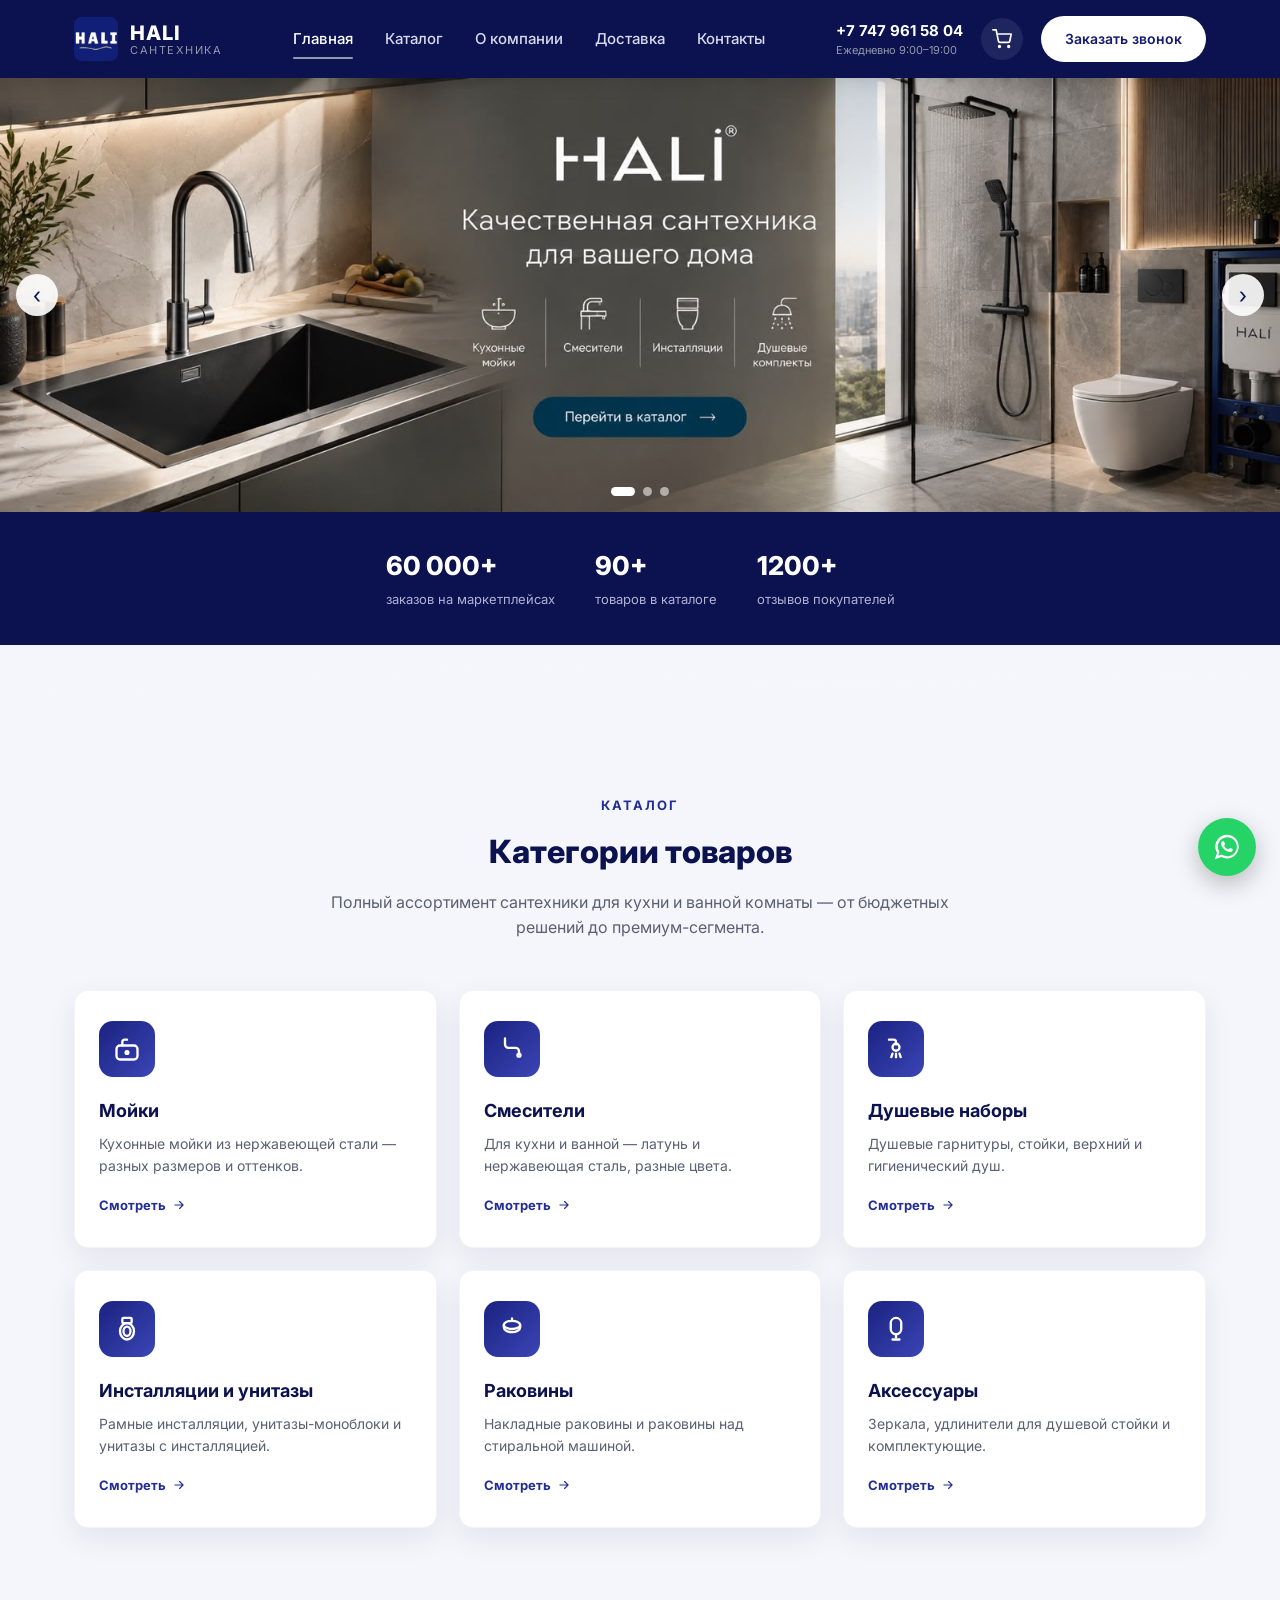
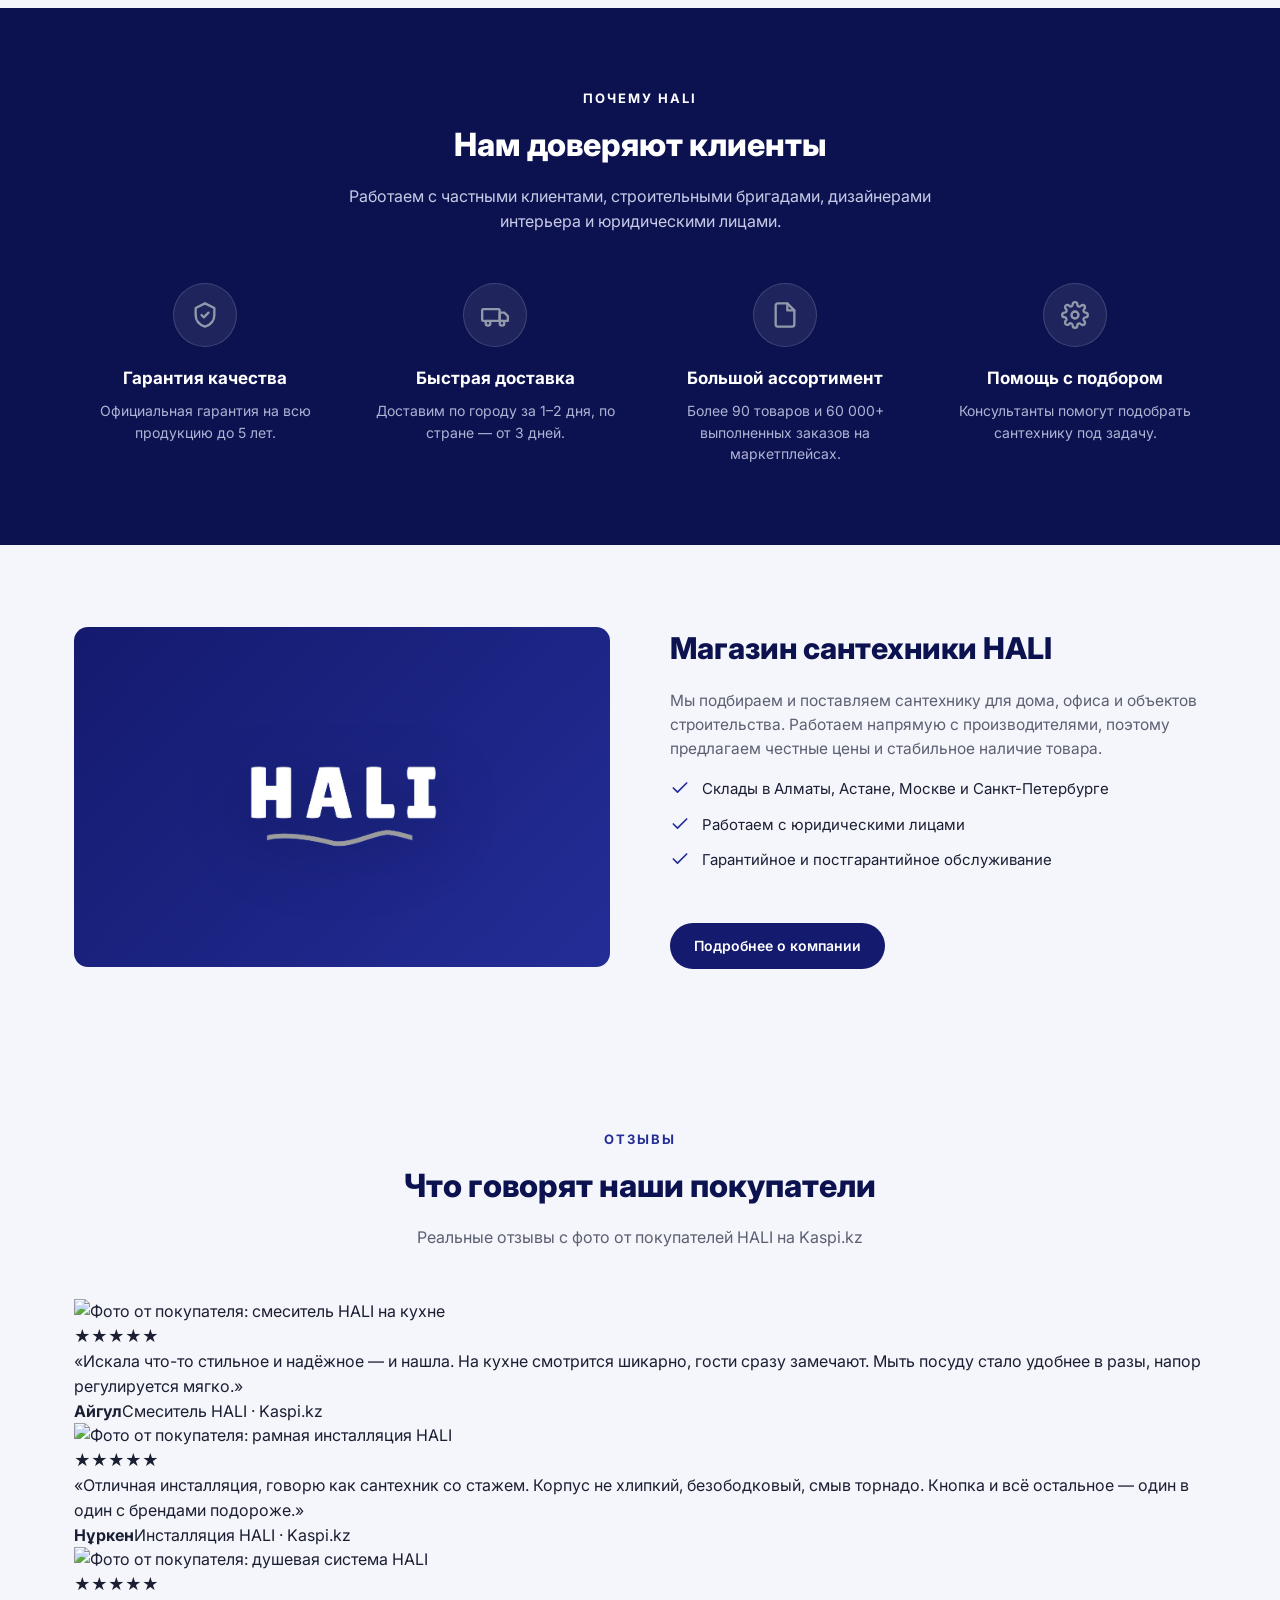
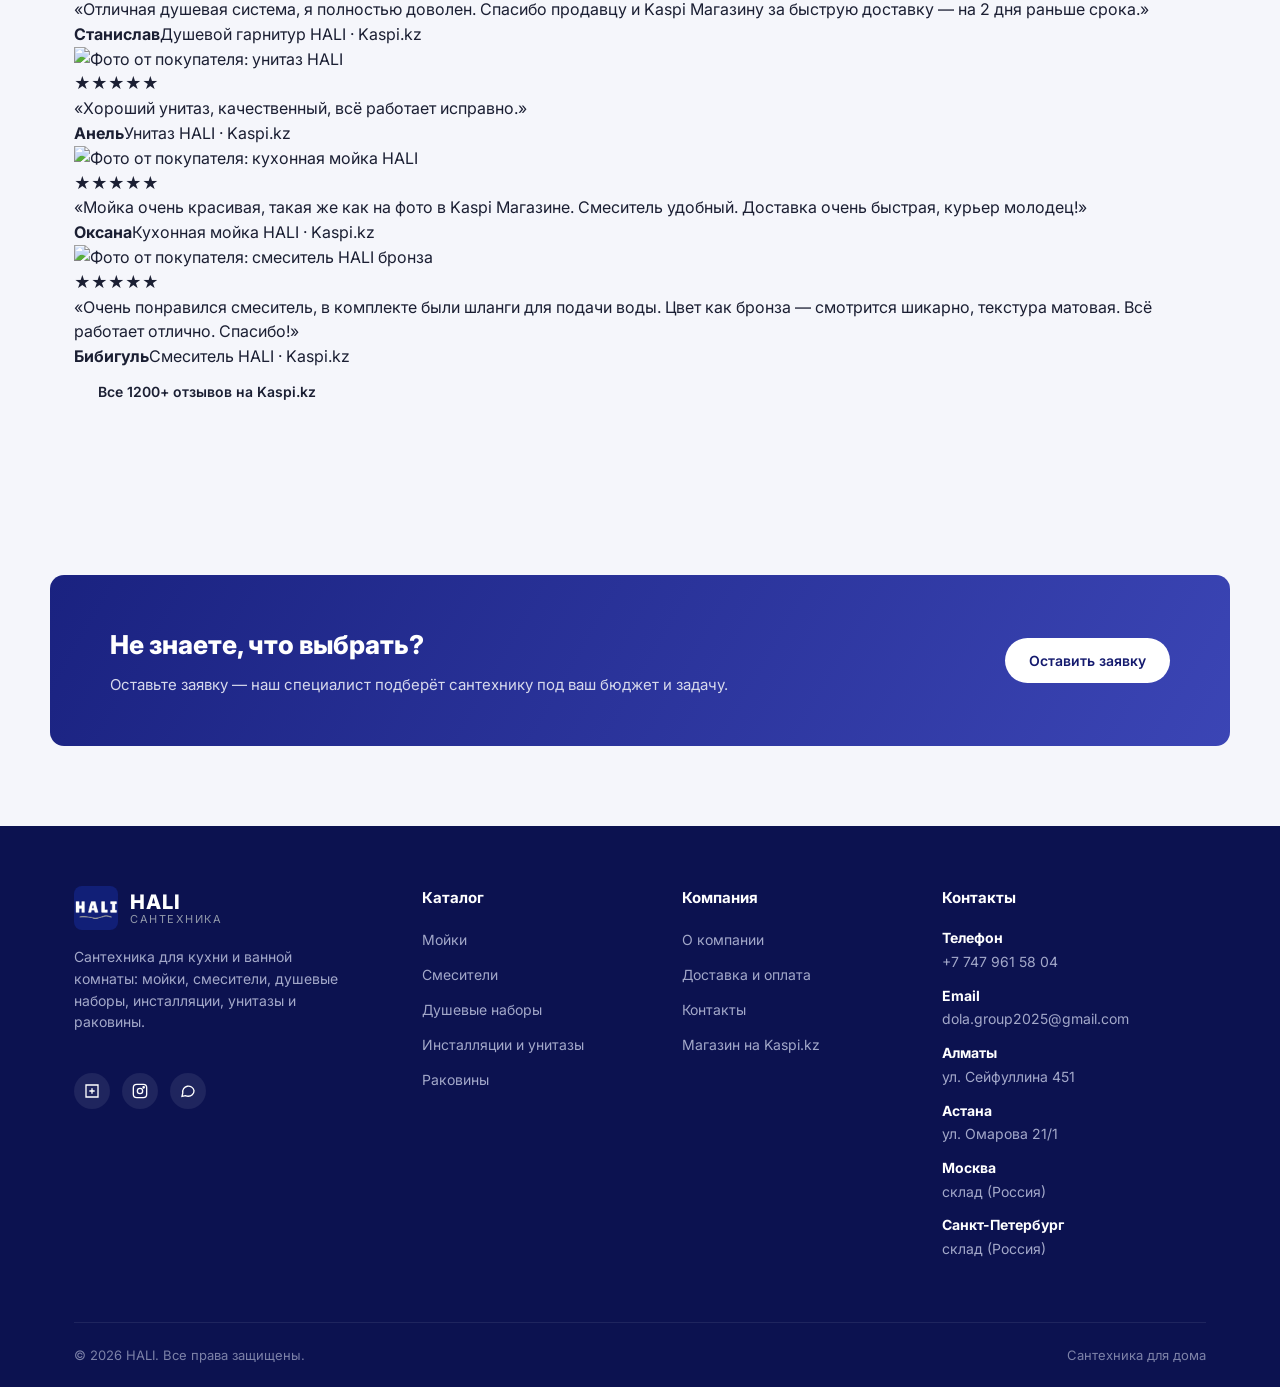
==== index.html @ 2dc24339 "Add real customer reviews section with photos from Kaspi.kz" ====
<!DOCTYPE html>
<html lang="ru">
<head>
<meta charset="UTF-8">
<meta name="viewport" content="width=device-width, initial-scale=1.0">
<title>HALI — сантехника и аксессуары для ванной</title>
<meta name="description" content="HALI — сантехника: кухонные мойки, смесители, душевые наборы, инсталляции и унитазы, раковины. Более 60 000 заказов на маркетплейсах.">
<link rel="icon" href="assets/logo.png">
<link rel="preconnect" href="https://fonts.googleapis.com">
<link href="https://fonts.googleapis.com/css2?family=Inter:wght@400;500;600;700;800&display=swap" rel="stylesheet">
<link rel="stylesheet" href="assets/style.css">
</head>
<body>

<header class="site-header">
  <div class="container">
    <a href="index.html" class="brand">
      <img src="assets/logo.png" alt="HALI">
      <div class="brand-text">
        <strong>HALI</strong>
        <span>Сантехника</span>
      </div>
    </a>
    <nav class="main-nav">
      <a href="index.html" class="active">Главная</a>
      <a href="catalog.html">Каталог</a>
      <a href="about.html">О компании</a>
      <a href="about.html#delivery">Доставка</a>
      <a href="contacts.html">Контакты</a>
    </nav>
    <div class="header-cta">
      <a href="tel:+77479615804" class="header-phone">+7 747 961 58 04<small>Ежедневно 9:00–19:00</small></a>
      <a href="cart.html" class="cart-icon-btn" aria-label="Корзина">
        <svg viewBox="0 0 24 24" fill="none" stroke-width="2" stroke-linecap="round" stroke-linejoin="round"><circle cx="9" cy="21" r="1"/><circle cx="20" cy="21" r="1"/><path d="M1 1h4l2.68 13.39a2 2 0 0 0 2 1.61h9.72a2 2 0 0 0 2-1.61L23 6H6"/></svg>
        <span class="cart-badge">0</span>
      </a>
      <a href="contacts.html" class="btn btn-primary">Заказать звонок</a>
    </div>
    <button class="nav-toggle" aria-label="Меню"><span></span><span></span><span></span></button>
  </div>
</header>

<section class="banner-carousel">
  <a href="catalog.html" class="banner-slide active">
    <img src="assets/banner-main.jpg" alt="HALI — качественная сантехника для вашего дома">
  </a>
  <a href="catalog.html" class="banner-slide">
    <img src="assets/banner-discount.jpg" alt="Скидка 10% на всю сантехнику HALI">
  </a>
  <a href="about.html#delivery" class="banner-slide">
    <img src="assets/banner-b2b.jpg" alt="HALI — работаем с юридическими лицами">
    <span class="banner-cta-hint" aria-hidden="true">→</span>
  </a>
  <button class="banner-arrow prev" aria-label="Предыдущий баннер">‹</button>
  <button class="banner-arrow next" aria-label="Следующий баннер">›</button>
  <div class="banner-dots">
    <button class="banner-dot active" aria-label="Баннер 1"></button>
    <button class="banner-dot" aria-label="Баннер 2"></button>
    <button class="banner-dot" aria-label="Баннер 3"></button>
  </div>
</section>

<section class="stats-bar">
  <div class="container">
    <div class="hero-stats">
      <div><strong>60 000+</strong><span>заказов на маркетплейсах</span></div>
      <div><strong>90+</strong><span>товаров в каталоге</span></div>
      <div><strong>1200+</strong><span>отзывов покупателей</span></div>
    </div>
  </div>
</section>

<div class="wave-divider">
  <svg viewBox="0 0 1200 70" preserveAspectRatio="none">
    <path d="M0,40 C150,80 350,0 600,30 C850,60 1050,10 1200,35 L1200,70 L0,70 Z" fill="#f5f6fb"></path>
  </svg>
</div>

<section class="categories">
  <div class="container">
    <div class="section-head">
      <span class="section-eyebrow">Каталог</span>
      <h2>Категории товаров</h2>
      <p>Полный ассортимент сантехники для кухни и ванной комнаты — от бюджетных решений до премиум-сегмента.</p>
    </div>
    <div class="category-grid">

      <div class="category-card">
        <div class="category-icon"><svg viewBox="0 0 24 24" fill="none" stroke-width="2" stroke-linecap="round" stroke-linejoin="round"><rect x="3" y="9" width="18" height="12" rx="3"/><circle cx="12" cy="15" r="1.2"/><path d="M8 9V6a2 2 0 0 1 2-2h2"/></svg></div>
        <h3>Мойки</h3>
        <p>Кухонные мойки из нержавеющей стали — разных размеров и оттенков.</p>
        <a href="catalog.html#moyki" class="cat-link">Смотреть <svg viewBox="0 0 24 24" fill="none" stroke-width="2" stroke-linecap="round" stroke-linejoin="round"><path d="M5 12h14M13 6l6 6-6 6"/></svg></a>
      </div>

      <div class="category-card">
        <div class="category-icon"><svg viewBox="0 0 24 24" fill="none" stroke-width="2" stroke-linecap="round" stroke-linejoin="round"><path d="M6 3v5a3 3 0 0 0 3 3h6a3 3 0 0 1 3 3v2"/><circle cx="18" cy="17.3" r="1.3"/></svg></div>
        <h3>Смесители</h3>
        <p>Для кухни и ванной — латунь и нержавеющая сталь, разные цвета.</p>
        <a href="catalog.html#smesiteli" class="cat-link">Смотреть <svg viewBox="0 0 24 24" fill="none" stroke-width="2" stroke-linecap="round" stroke-linejoin="round"><path d="M5 12h14M13 6l6 6-6 6"/></svg></a>
      </div>

      <div class="category-card">
        <div class="category-icon"><svg viewBox="0 0 24 24" fill="none" stroke-width="2" stroke-linecap="round" stroke-linejoin="round"><path d="M6 4h4a2 2 0 0 1 2 2v2"/><circle cx="12" cy="10.5" r="3"/><path d="M9 16l-1 3M12 16v3M15 16l1 3"/></svg></div>
        <h3>Душевые наборы</h3>
        <p>Душевые гарнитуры, стойки, верхний и гигиенический душ.</p>
        <a href="catalog.html#dushevye" class="cat-link">Смотреть <svg viewBox="0 0 24 24" fill="none" stroke-width="2" stroke-linecap="round" stroke-linejoin="round"><path d="M5 12h14M13 6l6 6-6 6"/></svg></a>
      </div>

      <div class="category-card">
        <div class="category-icon"><svg viewBox="0 0 24 24" fill="none" stroke-width="2" stroke-linecap="round" stroke-linejoin="round"><rect x="8" y="2.5" width="8" height="4.5" rx="1"/><ellipse cx="12" cy="14" rx="6" ry="7"/><ellipse cx="12" cy="14" rx="3" ry="4"/></svg></div>
        <h3>Инсталляции и унитазы</h3>
        <p>Рамные инсталляции, унитазы-моноблоки и унитазы с инсталляцией.</p>
        <a href="catalog.html#installyacii" class="cat-link">Смотреть <svg viewBox="0 0 24 24" fill="none" stroke-width="2" stroke-linecap="round" stroke-linejoin="round"><path d="M5 12h14M13 6l6 6-6 6"/></svg></a>
      </div>

      <div class="category-card">
        <div class="category-icon"><svg viewBox="0 0 24 24" fill="none" stroke-width="2" stroke-linecap="round" stroke-linejoin="round"><ellipse cx="12" cy="8.5" rx="7" ry="3.5"/><path d="M5 8.5v2a7 4.2 0 0 0 14 0v-2"/><path d="M12 3v2.2"/></svg></div>
        <h3>Раковины</h3>
        <p>Накладные раковины и раковины над стиральной машиной.</p>
        <a href="catalog.html#rakoviny" class="cat-link">Смотреть <svg viewBox="0 0 24 24" fill="none" stroke-width="2" stroke-linecap="round" stroke-linejoin="round"><path d="M5 12h14M13 6l6 6-6 6"/></svg></a>
      </div>

      <div class="category-card">
        <div class="category-icon"><svg viewBox="0 0 24 24" fill="none" stroke-width="2" stroke-linecap="round" stroke-linejoin="round"><rect x="7.5" y="2.5" width="9" height="14" rx="4.5"/><path d="M12 16.5v2.5"/><path d="M9 21h6"/></svg></div>
        <h3>Аксессуары</h3>
        <p>Зеркала, удлинители для душевой стойки и комплектующие.</p>
        <a href="catalog.html#aksessuary" class="cat-link">Смотреть <svg viewBox="0 0 24 24" fill="none" stroke-width="2" stroke-linecap="round" stroke-linejoin="round"><path d="M5 12h14M13 6l6 6-6 6"/></svg></a>
      </div>

    </div>
  </div>
</section>

<section class="advantages">
  <div class="container">
    <div class="section-head light">
      <span class="section-eyebrow">Почему HALI</span>
      <h2>Нам доверяют клиенты</h2>
      <p>Работаем с частными клиентами, строительными бригадами, дизайнерами интерьера и юридическими лицами.</p>
    </div>
    <div class="advantage-grid">
      <div class="advantage-item">
        <div class="advantage-icon"><svg viewBox="0 0 24 24" fill="none" stroke-width="2" stroke-linecap="round" stroke-linejoin="round"><path d="M12 2l8 4v6c0 5-3.5 8.5-8 10-4.5-1.5-8-5-8-10V6z"/><path d="M9 12l2 2 4-4"/></svg></div>
        <h3>Гарантия качества</h3>
        <p>Официальная гарантия на всю продукцию до 5 лет.</p>
      </div>
      <div class="advantage-item">
        <div class="advantage-icon"><svg viewBox="0 0 24 24" fill="none" stroke-width="2" stroke-linecap="round" stroke-linejoin="round"><rect x="1" y="7" width="15" height="10" rx="1"/><path d="M16 10h4l3 3v4h-7z"/><circle cx="6" cy="19" r="2"/><circle cx="18" cy="19" r="2"/></svg></div>
        <h3>Быстрая доставка</h3>
        <p>Доставим по городу за 1–2 дня, по стране — от 3 дней.</p>
      </div>
      <div class="advantage-item">
        <div class="advantage-icon"><svg viewBox="0 0 24 24" fill="none" stroke-width="2" stroke-linecap="round" stroke-linejoin="round"><path d="M14 2H6a2 2 0 0 0-2 2v16a2 2 0 0 0 2 2h12a2 2 0 0 0 2-2V8z"/><path d="M14 2v6h6"/></svg></div>
        <h3>Большой ассортимент</h3>
        <p>Более 90 товаров и 60 000+ выполненных заказов на маркетплейсах.</p>
      </div>
      <div class="advantage-item">
        <div class="advantage-icon"><svg viewBox="0 0 24 24" fill="none" stroke-width="2" stroke-linecap="round" stroke-linejoin="round"><circle cx="12" cy="12" r="3"/><path d="M19.4 15a1.7 1.7 0 0 0 .3 1.9l.1.1a2 2 0 1 1-2.8 2.8l-.1-.1a1.7 1.7 0 0 0-1.9-.3 1.7 1.7 0 0 0-1 1.5V21a2 2 0 1 1-4 0v-.1a1.7 1.7 0 0 0-1-1.6 1.7 1.7 0 0 0-1.9.3l-.1.1a2 2 0 1 1-2.8-2.8l.1-.1a1.7 1.7 0 0 0 .3-1.9 1.7 1.7 0 0 0-1.5-1H3a2 2 0 1 1 0-4h.1a1.7 1.7 0 0 0 1.6-1 1.7 1.7 0 0 0-.3-1.9l-.1-.1a2 2 0 1 1 2.8-2.8l.1.1a1.7 1.7 0 0 0 1.9.3H9a1.7 1.7 0 0 0 1-1.5V3a2 2 0 1 1 4 0v.1a1.7 1.7 0 0 0 1 1.5 1.7 1.7 0 0 0 1.9-.3l.1-.1a2 2 0 1 1 2.8 2.8l-.1.1a1.7 1.7 0 0 0-.3 1.9V9a1.7 1.7 0 0 0 1.5 1H21a2 2 0 1 1 0 4h-.1a1.7 1.7 0 0 0-1.5 1z"/></svg></div>
        <h3>Помощь с подбором</h3>
        <p>Консультанты помогут подобрать сантехнику под задачу.</p>
      </div>
    </div>
  </div>
</section>

<section class="about-preview">
  <div class="container">
    <div class="split">
      <div class="split-media">
        <img src="assets/logo-transparent.png" alt="HALI">
      </div>
      <div>
        <h2>Магазин сантехники HALI</h2>
        <p>Мы подбираем и поставляем сантехнику для дома, офиса и объектов строительства. Работаем напрямую с производителями, поэтому предлагаем честные цены и стабильное наличие товара.</p>
        <ul class="check-list">
          <li><svg viewBox="0 0 24 24" fill="none" stroke-width="2" stroke-linecap="round" stroke-linejoin="round"><path d="M20 6L9 17l-5-5"/></svg> Склады в Алматы, Астане, Москве и Санкт-Петербурге</li>
          <li><svg viewBox="0 0 24 24" fill="none" stroke-width="2" stroke-linecap="round" stroke-linejoin="round"><path d="M20 6L9 17l-5-5"/></svg> Работаем с юридическими лицами</li>
          <li><svg viewBox="0 0 24 24" fill="none" stroke-width="2" stroke-linecap="round" stroke-linejoin="round"><path d="M20 6L9 17l-5-5"/></svg> Гарантийное и постгарантийное обслуживание</li>
        </ul>
        <a href="about.html" class="btn btn-primary mt-40" style="background:var(--navy-800);color:#fff">Подробнее о компании</a>
      </div>
    </div>
  </div>
</section>

<section class="reviews">
  <div class="container">
    <div class="section-head">
      <span class="section-eyebrow">Отзывы</span>
      <h2>Что говорят наши покупатели</h2>
      <p>Реальные отзывы с фото от покупателей HALI на Kaspi.kz</p>
    </div>
    <div class="reviews-grid">

      <div class="review-card">
        <div class="review-photo"><img src="assets/reviews/review-1-aigul.jpg" alt="Фото от покупателя: смеситель HALI на кухне" loading="lazy"></div>
        <div class="review-body">
          <div class="review-stars">★★★★★</div>
          <p class="review-text">«Искала что-то стильное и надёжное — и нашла. На кухне смотрится шикарно, гости сразу замечают. Мыть посуду стало удобнее в разы, напор регулируется мягко.»</p>
          <div class="review-author"><strong>Айгул</strong><span>Смеситель HALI · Kaspi.kz</span></div>
        </div>
      </div>

      <div class="review-card">
        <div class="review-photo"><img src="assets/reviews/review-2-nurken.jpg" alt="Фото от покупателя: рамная инсталляция HALI" loading="lazy"></div>
        <div class="review-body">
          <div class="review-stars">★★★★★</div>
          <p class="review-text">«Отличная инсталляция, говорю как сантехник со стажем. Корпус не хлипкий, безободковый, смыв торнадо. Кнопка и всё остальное — один в один с брендами подороже.»</p>
          <div class="review-author"><strong>Нұркен</strong><span>Инсталляция HALI · Kaspi.kz</span></div>
        </div>
      </div>

      <div class="review-card">
        <div class="review-photo"><img src="assets/reviews/review-3-stanislav.jpg" alt="Фото от покупателя: душевая система HALI" loading="lazy"></div>
        <div class="review-body">
          <div class="review-stars">★★★★★</div>
          <p class="review-text">«Отличная душевая система, я полностью доволен. Спасибо продавцу и Kaspi Магазину за быструю доставку — на 2 дня раньше срока.»</p>
          <div class="review-author"><strong>Станислав</strong><span>Душевой гарнитур HALI · Kaspi.kz</span></div>
        </div>
      </div>

      <div class="review-card">
        <div class="review-photo"><img src="assets/reviews/review-4-anel.jpg" alt="Фото от покупателя: унитаз HALI" loading="lazy"></div>
        <div class="review-body">
          <div class="review-stars">★★★★★</div>
          <p class="review-text">«Хороший унитаз, качественный, всё работает исправно.»</p>
          <div class="review-author"><strong>Анель</strong><span>Унитаз HALI · Kaspi.kz</span></div>
        </div>
      </div>

      <div class="review-card">
        <div class="review-photo"><img src="assets/reviews/review-5-oksana.jpg" alt="Фото от покупателя: кухонная мойка HALI" loading="lazy"></div>
        <div class="review-body">
          <div class="review-stars">★★★★★</div>
          <p class="review-text">«Мойка очень красивая, такая же как на фото в Kaspi Магазине. Смеситель удобный. Доставка очень быстрая, курьер молодец!»</p>
          <div class="review-author"><strong>Оксана</strong><span>Кухонная мойка HALI · Kaspi.kz</span></div>
        </div>
      </div>

      <div class="review-card">
        <div class="review-photo"><img src="assets/reviews/review-6-bibigul.jpg" alt="Фото от покупателя: смеситель HALI бронза" loading="lazy"></div>
        <div class="review-body">
          <div class="review-stars">★★★★★</div>
          <p class="review-text">«Очень понравился смеситель, в комплекте были шланги для подачи воды. Цвет как бронза — смотрится шикарно, текстура матовая. Всё работает отлично. Спасибо!»</p>
          <div class="review-author"><strong>Бибигуль</strong><span>Смеситель HALI · Kaspi.kz</span></div>
        </div>
      </div>

    </div>
    <div class="reviews-more">
      <a href="https://kaspi.kz/shop/m/30383765/products" target="_blank" rel="noopener" class="btn btn-outline-navy">Все 1200+ отзывов на Kaspi.kz</a>
    </div>
  </div>
</section>

<section class="cta-wrap">
  <div class="cta-band">
    <div>
      <h2>Не знаете, что выбрать?</h2>
      <p>Оставьте заявку — наш специалист подберёт сантехнику под ваш бюджет и задачу.</p>
    </div>
    <a href="contacts.html" class="btn btn-primary">Оставить заявку</a>
  </div>
</section>

<footer class="site-footer">
  <div class="container">
    <div class="footer-grid">
      <div class="footer-brand">
        <a href="index.html" class="brand">
          <img src="assets/logo.png" alt="HALI">
          <div class="brand-text"><strong>HALI</strong><span>Сантехника</span></div>
        </a>
        <p>Сантехника для кухни и ванной комнаты: мойки, смесители, душевые наборы, инсталляции, унитазы и раковины.</p>
        <div class="social-row mt-40">
          <a href="https://kaspi.kz/shop/m/30383765/products" target="_blank" rel="noopener" aria-label="Kaspi.kz"><svg viewBox="0 0 24 24" fill="none" stroke-width="2"><path d="M3 3h18v18H3z"/><path d="M8 12h8M12 8v8"/></svg></a>
          <a href="https://www.instagram.com/hali_group" target="_blank" rel="noopener" aria-label="Instagram"><svg viewBox="0 0 24 24" fill="none" stroke-width="2"><rect x="2" y="2" width="20" height="20" rx="5"/><circle cx="12" cy="12" r="4"/><circle cx="17.5" cy="6.5" r="1"/></svg></a>
          <a href="https://wa.me/77479615804" target="_blank" rel="noopener" aria-label="WhatsApp"><svg viewBox="0 0 24 24" fill="none" stroke-width="2"><path d="M21 11.5a8.38 8.38 0 0 1-8.8 8.4 8.5 8.5 0 0 1-4-1L3 20l1.2-5A8.4 8.4 0 1 1 21 11.5z"/></svg></a>
        </div>
      </div>
      <div class="footer-col">
        <h4>Каталог</h4>
        <ul>
          <li><a href="catalog.html#moyki">Мойки</a></li>
          <li><a href="catalog.html#smesiteli">Смесители</a></li>
          <li><a href="catalog.html#dushevye">Душевые наборы</a></li>
          <li><a href="catalog.html#installyacii">Инсталляции и унитазы</a></li>
          <li><a href="catalog.html#rakoviny">Раковины</a></li>
        </ul>
      </div>
      <div class="footer-col">
        <h4>Компания</h4>
        <ul>
          <li><a href="about.html">О компании</a></li>
          <li><a href="about.html#delivery">Доставка и оплата</a></li>
          <li><a href="contacts.html">Контакты</a></li>
          <li><a href="https://kaspi.kz/shop/m/30383765/products" target="_blank" rel="noopener">Магазин на Kaspi.kz</a></li>
        </ul>
      </div>
      <div class="footer-col footer-contacts">
        <h4>Контакты</h4>
        <ul>
          <li><strong>Телефон</strong>+7 747 961 58 04</li>
          <li><strong>Email</strong>dola.group2025@gmail.com</li>
          <li><strong>Алматы</strong>ул. Сейфуллина 451</li>
          <li><strong>Астана</strong>ул. Омарова 21/1</li>
          <li><strong>Москва</strong>склад (Россия)</li>
          <li><strong>Санкт-Петербург</strong>склад (Россия)</li>
        </ul>
      </div>
    </div>
    <div class="footer-bottom">
      <span>© 2026 HALI. Все права защищены.</span>
      <span>Сантехника для дома</span>
    </div>
  </div>
</footer>

<a href="https://wa.me/77479615804" target="_blank" rel="noopener" class="whatsapp-float" aria-label="Написать в WhatsApp">
  <svg viewBox="0 0 32 32"><path d="M16.001 3C9.096 3 3.5 8.596 3.5 15.5c0 2.42.687 4.68 1.877 6.598L3 29l7.086-2.34a12.44 12.44 0 0 0 5.915 1.507c6.905 0 12.5-5.596 12.5-12.5S22.906 3 16.001 3zm0 22.688a10.14 10.14 0 0 1-5.166-1.412l-.37-.22-3.79 1.251 1.27-3.7-.24-.38a10.15 10.15 0 0 1-1.567-5.427c0-5.625 4.578-10.203 10.203-10.203s10.203 4.578 10.203 10.203-4.578 10.203-10.203 10.203zm5.595-7.64c-.307-.153-1.812-.894-2.093-.996-.281-.102-.486-.153-.69.153-.205.307-.792.996-.972 1.2-.179.205-.358.23-.665.077-.307-.153-1.295-.477-2.468-1.523-.912-.813-1.528-1.817-1.707-2.124-.179-.307-.02-.473.134-.626.137-.137.307-.358.46-.537.153-.179.204-.307.307-.512.102-.205.05-.384-.026-.537-.077-.153-.69-1.663-.945-2.278-.249-.598-.502-.517-.69-.527-.179-.008-.384-.01-.588-.01-.205 0-.537.077-.818.384-.281.307-1.073 1.049-1.073 2.559 0 1.51 1.098 2.968 1.251 3.173.153.205 2.16 3.298 5.233 4.626.731.315 1.301.503 1.746.644.733.233 1.4.2 1.928.121.588-.088 1.812-.741 2.068-1.456.256-.716.256-1.328.179-1.456-.077-.128-.281-.205-.588-.358z"/></svg>
</a>

<script src="assets/cart.js"></script>
<script src="assets/script.js"></script>
</body>
</html>
---- assets/style.css ----
:root{
  --navy-900:#0c1250;
  --navy-800:#141a6e;
  --navy-700:#1a2280;
  --navy-600:#232d96;
  --navy-500:#3b45b5;
  --grey-wave:#9299aa;
  --grey-light:#c7cbd6;
  --bg:#f5f6fb;
  --bg-card:#ffffff;
  --text:#1b1f33;
  --text-muted:#5b6072;
  --white:#ffffff;
  --radius:14px;
  --shadow:0 10px 30px rgba(12,18,80,0.08);
  --shadow-hover:0 16px 40px rgba(12,18,80,0.16);
}

*{box-sizing:border-box;margin:0;padding:0}

html{scroll-behavior:smooth}

body{
  font-family:'Inter',-apple-system,BlinkMacSystemFont,'Segoe UI',Roboto,sans-serif;
  background:var(--bg);
  color:var(--text);
  line-height:1.55;
  -webkit-font-smoothing:antialiased;
}

img{max-width:100%;display:block}
a{text-decoration:none;color:inherit}
ul{list-style:none}
button{font-family:inherit;cursor:pointer;border:none}

.container{
  width:100%;
  max-width:1180px;
  margin:0 auto;
  padding:0 24px;
}

/* ---------- Header ---------- */
.site-header{
  position:sticky;
  top:0;
  z-index:100;
  background:var(--navy-900);
  box-shadow:0 2px 20px rgba(0,0,0,0.15);
}

.site-header .container{
  display:flex;
  align-items:center;
  justify-content:space-between;
  height:78px;
}

.brand{
  display:flex;
  align-items:center;
  gap:12px;
}

.brand img{
  height:44px;
  width:44px;
  border-radius:8px;
}

.brand-text{
  display:flex;
  flex-direction:column;
  line-height:1.1;
}

.brand-text strong{
  color:var(--white);
  font-size:20px;
  letter-spacing:1px;
  font-weight:800;
}

.brand-text span{
  color:var(--grey-wave);
  font-size:11px;
  letter-spacing:1.5px;
  text-transform:uppercase;
}

.main-nav{
  display:flex;
  gap:32px;
}

.main-nav a{
  color:#d7d9ec;
  font-size:15px;
  font-weight:500;
  position:relative;
  padding:6px 0;
  transition:color .2s;
}

.main-nav a:hover,
.main-nav a.active{
  color:var(--white);
}

.main-nav a.active::after{
  content:"";
  position:absolute;
  left:0;right:0;bottom:-2px;
  height:2px;
  background:var(--grey-wave);
  border-radius:2px;
}

.header-cta{
  display:flex;
  align-items:center;
  gap:18px;
}

.header-phone{
  color:var(--white);
  font-weight:700;
  font-size:15px;
  white-space:nowrap;
}

.header-phone small{
  display:block;
  color:var(--grey-wave);
  font-weight:400;
  font-size:11px;
}

.btn{
  display:inline-flex;
  align-items:center;
  justify-content:center;
  gap:8px;
  padding:12px 24px;
  border-radius:999px;
  font-weight:600;
  font-size:14px;
  transition:transform .15s ease, box-shadow .15s ease, background .15s ease;
}

.btn-primary{
  background:var(--white);
  color:var(--navy-800);
}
.btn-primary:hover{
  transform:translateY(-2px);
  box-shadow:0 8px 20px rgba(0,0,0,0.25);
}

.btn-outline{
  background:transparent;
  color:var(--white);
  border:1.5px solid rgba(255,255,255,0.4);
}
.btn-outline:hover{
  border-color:var(--white);
  background:rgba(255,255,255,0.08);
}

.btn-block{width:100%}

.nav-toggle{
  display:none;
  flex-direction:column;
  gap:5px;
  background:none;
  padding:6px;
  z-index:110;
}
.nav-toggle span{
  width:24px;height:2px;background:var(--white);border-radius:2px;
  transition:transform .2s ease, opacity .2s ease;
}
.nav-toggle.active span:nth-child(1){transform:translateY(7px) rotate(45deg)}
.nav-toggle.active span:nth-child(2){opacity:0}
.nav-toggle.active span:nth-child(3){transform:translateY(-7px) rotate(-45deg)}

/* ---------- Locations map ---------- */
.locations-map-section{background:var(--bg-card)}
.locations-map{
  max-width:820px;
  margin:0 auto;
}
.locations-map svg{
  width:100%;
  height:auto;
  display:block;
  overflow:visible;
}
.locations-map .land-shape{
  fill:#dfe2f5;
  stroke:#aeb6e6;
  stroke-width:2;
  filter:drop-shadow(0 14px 24px rgba(20,26,110,0.12));
}
.locations-map .map-country-label{
  font-family:'Inter',sans-serif;
  font-weight:800;
  font-size:34px;
  fill:#b7bde3;
  text-anchor:middle;
  letter-spacing:3px;
}
.locations-map .map-country-label-sm{
  font-size:22px;
}
.map-pin{cursor:pointer}
.map-pin use{
  fill:#d43b3b;
  stroke:#fff;
  stroke-width:2;
  filter:drop-shadow(0 4px 6px rgba(212,59,59,0.45));
  transition:transform .2s ease;
  transform-box:fill-box;
  transform-origin:bottom center;
}
.map-pin:hover use{transform:scale(1.15)}
.map-pin-label{
  font-family:'Inter',sans-serif;
  font-size:15px;
  font-weight:700;
  fill:var(--navy-900);
}
.locations-map figcaption{
  text-align:center;
  margin-top:18px;
  font-size:13px;
  color:var(--text-muted);
}

@media(max-width:640px){
  .locations-map .map-country-label{font-size:24px}
  .locations-map .map-country-label-sm{font-size:16px}
  .map-pin-label{font-size:12px}
}

/* ---------- Banner carousel ---------- */
.banner-carousel{
  position:relative;
  width:100%;
  overflow:hidden;
  line-height:0;
  background:var(--navy-900);
  padding:0;
}
.banner-slide{
  position:relative;
  display:none;
  width:100%;
}
.banner-slide.active{display:block}
.banner-slide img{
  width:100%;
  height:auto;
  display:block;
}
.banner-cta-hint{
  position:absolute;
  left:23.5%;
  top:81%;
  transform:translate(-50%,-50%);
  color:#fff;
  font-size:22px;
  font-weight:800;
  text-shadow:0 1px 4px rgba(0,0,0,.45);
  animation:bannerCtaBounce 1.3s ease-in-out infinite;
  pointer-events:none;
}
@keyframes bannerCtaBounce{
  0%,100%{transform:translate(-50%,-50%) translateX(0)}
  50%{transform:translate(-50%,-50%) translateX(7px)}
}
@media(max-width:640px){
  .banner-cta-hint{font-size:14px;left:26%;top:83%}
}
.banner-dots{
  position:absolute;
  bottom:16px;
  left:50%;
  transform:translateX(-50%);
  display:flex;
  gap:8px;
  z-index:5;
}
.banner-dot{
  width:9px;
  height:9px;
  border-radius:50%;
  background:rgba(255,255,255,0.55);
  border:none;
  padding:0;
  cursor:pointer;
  transition:width .2s, background .2s;
}
.banner-dot.active{
  background:#fff;
  width:24px;
  border-radius:5px;
}
.banner-arrow{
  position:absolute;
  top:50%;
  transform:translateY(-50%);
  width:42px;
  height:42px;
  border-radius:50%;
  background:rgba(255,255,255,0.9);
  border:none;
  font-size:22px;
  line-height:1;
  color:var(--navy-900);
  cursor:pointer;
  z-index:5;
  display:flex;
  align-items:center;
  justify-content:center;
  transition:background .2s;
}
.banner-arrow:hover{background:#fff}
.banner-arrow.prev{left:16px}
.banner-arrow.next{right:16px}

.stats-bar{
  background:var(--navy-900);
  padding:34px 0;
  color:var(--white);
}
.stats-bar .hero-stats{
  justify-content:center;
}

@media(max-width:640px){
  .banner-arrow{width:32px;height:32px;font-size:16px}
  .banner-arrow.prev{left:8px}
  .banner-arrow.next{right:8px}
  .stats-bar .hero-stats{gap:24px;flex-wrap:wrap}
}

/* ---------- Hero ---------- */
.hero{
  position:relative;
  background:linear-gradient(135deg,var(--navy-800) 0%,var(--navy-700) 45%,var(--navy-600) 100%);
  color:var(--white);
  overflow:hidden;
  padding:90px 0 0;
}

.hero .container{
  display:grid;
  grid-template-columns:1.1fr 0.9fr;
  gap:40px;
  align-items:center;
  padding-bottom:70px;
}

.hero-eyebrow{
  display:inline-block;
  color:var(--grey-wave);
  font-size:13px;
  letter-spacing:2px;
  text-transform:uppercase;
  font-weight:600;
  margin-bottom:18px;
}

.hero h1{
  font-size:44px;
  font-weight:800;
  line-height:1.15;
  margin-bottom:20px;
}

.hero h1 span{
  color:var(--grey-wave);
}

.hero p{
  font-size:17px;
  color:#c7cbe6;
  max-width:480px;
  margin-bottom:34px;
}

.hero-actions{
  display:flex;
  gap:16px;
  margin-bottom:40px;
}

.hero-stats{
  display:flex;
  gap:40px;
}

.hero-stats div strong{
  display:block;
  font-size:26px;
  font-weight:800;
}
.hero-stats div span{
  font-size:13px;
  color:#aeb3d4;
}

.hero-visual{
  position:relative;
  display:flex;
  align-items:center;
  justify-content:center;
}

.hero-visual .ring{
  position:absolute;
  width:360px;height:360px;
  border-radius:50%;
  border:1.5px solid rgba(255,255,255,0.15);
}
.hero-visual .ring.small{width:270px;height:270px;}

.hero-visual .logo-badge{
  position:relative;
  display:flex;
  align-items:center;
  justify-content:center;
}
.hero-visual .logo-badge img{
  width:230px;
  filter:drop-shadow(0 18px 34px rgba(4,7,40,0.35));
}

.wave-divider{
  display:block;
  width:100%;
  line-height:0;
}
.wave-divider svg{
  width:100%;
  height:70px;
  display:block;
}

/* ---------- Section basics ---------- */
section{
  padding:80px 0;
}

#delivery{
  background:#eef0fa;
  border-top:1px solid rgba(12,18,80,0.09);
  border-bottom:1px solid rgba(12,18,80,0.09);
}

.section-head{
  text-align:center;
  max-width:640px;
  margin:0 auto 50px;
}

.section-eyebrow{
  color:var(--navy-600);
  font-size:13px;
  font-weight:700;
  letter-spacing:2px;
  text-transform:uppercase;
  margin-bottom:12px;
  display:block;
}

.section-head h2{
  font-size:32px;
  font-weight:800;
  color:var(--navy-900);
  margin-bottom:14px;
}

.section-head p{
  color:var(--text-muted);
  font-size:16px;
}

.section-head.light h2,
.section-head.light .section-eyebrow{
  color:var(--white);
}
.section-head.light p{
  color:#c7cbe6;
}

/* ---------- Category grid ---------- */
.category-grid{
  display:grid;
  grid-template-columns:repeat(3,1fr);
  gap:22px;
}

.category-card{
  background:var(--bg-card);
  border-radius:var(--radius);
  padding:30px 24px;
  box-shadow:var(--shadow);
  transition:transform .2s ease, box-shadow .2s ease;
  border:1px solid rgba(20,26,110,0.05);
}

.category-card:hover{
  transform:translateY(-6px);
  box-shadow:var(--shadow-hover);
}

.category-icon{
  width:56px;height:56px;
  border-radius:14px;
  background:linear-gradient(135deg,var(--navy-700),var(--navy-500));
  display:flex;align-items:center;justify-content:center;
  margin-bottom:20px;
}
.category-icon svg{width:28px;height:28px;stroke:var(--white)}

.category-card h3{
  font-size:18px;
  font-weight:700;
  margin-bottom:8px;
  color:var(--navy-900);
}
.category-card p{
  font-size:14px;
  color:var(--text-muted);
  margin-bottom:16px;
}
.category-card .cat-link{
  font-size:13px;
  font-weight:700;
  color:var(--navy-600);
  display:inline-flex;
  align-items:center;
  gap:6px;
}
.category-card .cat-link svg{width:14px;height:14px;stroke:var(--navy-600)}

/* ---------- Advantages ---------- */
.advantages{
  background:var(--navy-900);
  color:var(--white);
  position:relative;
}

.advantage-grid{
  display:grid;
  grid-template-columns:repeat(4,1fr);
  gap:28px;
}

.advantage-item{
  text-align:center;
  padding:0 10px;
}

.advantage-icon{
  width:64px;height:64px;
  margin:0 auto 18px;
  border-radius:50%;
  background:rgba(255,255,255,0.08);
  border:1px solid rgba(255,255,255,0.15);
  display:flex;align-items:center;justify-content:center;
}
.advantage-icon svg{width:28px;height:28px;stroke:var(--grey-wave)}

.advantage-item h3{
  font-size:17px;
  margin-bottom:8px;
  font-weight:700;
}
.advantage-item p{
  font-size:14px;
  color:#aeb3d4;
}

/* ---------- About preview / split ---------- */
.split{
  display:grid;
  grid-template-columns:1fr 1fr;
  gap:60px;
  align-items:center;
}

.split-media{
  background:linear-gradient(135deg,var(--navy-800),var(--navy-600));
  border-radius:var(--radius);
  min-height:340px;
  display:flex;
  align-items:center;
  justify-content:center;
  position:relative;
  overflow:hidden;
}
.split-media img{
  width:200px;
  filter:drop-shadow(0 16px 30px rgba(4,7,40,0.35));
}

.split h2{
  font-size:30px;
  font-weight:800;
  color:var(--navy-900);
  margin-bottom:18px;
}
.split p{
  color:var(--text-muted);
  margin-bottom:16px;
  font-size:15.5px;
}

.check-list li{
  display:flex;
  align-items:flex-start;
  gap:12px;
  margin-bottom:12px;
  font-size:15px;
  color:var(--text);
}
.check-list svg{
  width:20px;height:20px;flex-shrink:0;stroke:var(--navy-600);margin-top:1px;
}

/* ---------- CTA band ---------- */
.cta-band{
  background:linear-gradient(120deg,var(--navy-700),var(--navy-500));
  border-radius:var(--radius);
  padding:50px 60px;
  color:var(--white);
  display:flex;
  align-items:center;
  justify-content:space-between;
  gap:30px;
  margin:0 auto;
  max-width:1180px;
}
.cta-band h2{
  font-size:26px;
  font-weight:800;
  margin-bottom:8px;
}
.cta-band p{
  color:#d7d9ec;
  font-size:15px;
}

/* ---------- Footer ---------- */
.site-footer{
  background:var(--navy-900);
  color:#c7cbe6;
  padding:60px 0 0;
}

.footer-grid{
  display:grid;
  grid-template-columns:1.4fr 1fr 1fr 1.2fr;
  gap:40px;
  padding-bottom:50px;
  border-bottom:1px solid rgba(255,255,255,0.08);
}

.footer-brand .brand-text strong{color:var(--white)}
.footer-brand p{
  margin-top:16px;
  font-size:14px;
  color:#a3a8c9;
  max-width:280px;
}

.footer-col h4{
  color:var(--white);
  font-size:15px;
  margin-bottom:18px;
  font-weight:700;
}
.footer-col li{margin-bottom:10px}
.footer-col a{
  font-size:14px;
  color:#a3a8c9;
  transition:color .2s;
}
.footer-col a:hover{color:var(--white)}

.footer-contacts li{
  font-size:14px;
  margin-bottom:12px;
  color:#a3a8c9;
}
.footer-contacts strong{color:var(--white);display:block;font-size:14px;margin-bottom:2px}

.footer-bottom{
  display:flex;
  justify-content:space-between;
  align-items:center;
  padding:22px 0;
  font-size:13px;
  color:#7d82a8;
}

.social-row{display:flex;gap:12px}
.social-row a{
  width:36px;height:36px;
  border-radius:50%;
  background:rgba(255,255,255,0.08);
  display:flex;align-items:center;justify-content:center;
}
.social-row a svg{width:16px;height:16px;stroke:var(--white)}

/* ---------- Page hero (inner pages) ---------- */
.page-hero{
  background:linear-gradient(135deg,var(--navy-800),var(--navy-600));
  color:var(--white);
  padding:60px 0 50px;
}
.page-hero .breadcrumbs{
  font-size:13px;
  color:#aeb3d4;
  margin-bottom:14px;
}
.page-hero .breadcrumbs a{color:#d7d9ec}
.page-hero h1{
  font-size:36px;
  font-weight:800;
}
.page-hero p{
  color:#c7cbe6;
  margin-top:10px;
  max-width:560px;
}

/* ---------- Catalog toolbar (search/sort/filter) ---------- */
.catalog-toolbar{
  background:var(--bg-card);
  border-bottom:1px solid #e6e8f2;
  padding:20px 0;
}
.catalog-toolbar .container{
  display:flex;
  align-items:center;
  gap:16px;
  flex-wrap:wrap;
}
.toolbar-search{
  position:relative;
  flex:1;
  min-width:220px;
}
.toolbar-search svg{
  position:absolute;
  left:14px;
  top:50%;
  transform:translateY(-50%);
  width:18px;height:18px;
  stroke:var(--text-muted);
  pointer-events:none;
}
.toolbar-search input{
  width:100%;
  padding:11px 14px 11px 40px;
  border:1.5px solid #e2e4f0;
  border-radius:10px;
  font-size:14px;
  font-family:inherit;
  background:var(--bg);
  transition:border-color .2s;
}
.toolbar-search input:focus{outline:none;border-color:var(--navy-600)}
.toolbar-controls{
  display:flex;
  align-items:center;
  gap:16px;
  flex-wrap:wrap;
}
.toolbar-controls select{
  padding:10px 14px;
  border:1.5px solid #e2e4f0;
  border-radius:10px;
  font-size:14px;
  font-family:inherit;
  background:var(--bg);
  color:var(--text);
  cursor:pointer;
}
.toolbar-controls select:focus{outline:none;border-color:var(--navy-600)}
.toolbar-checkbox{
  display:flex;
  align-items:center;
  gap:8px;
  font-size:14px;
  font-weight:600;
  color:var(--text);
  cursor:pointer;
  white-space:nowrap;
}
.toolbar-checkbox input{width:17px;height:17px;accent-color:var(--navy-700);cursor:pointer}
.toolbar-reset{
  background:none;
  color:var(--navy-600);
  font-size:14px;
  font-weight:700;
  padding:8px 2px;
  white-space:nowrap;
}
.toolbar-reset:hover{color:var(--navy-800);text-decoration:underline}
.catalog-empty{
  text-align:center;
  padding:60px 20px;
  color:var(--text-muted);
  font-size:15px;
}
@media(max-width:640px){
  .catalog-toolbar .container{flex-direction:column;align-items:stretch}
  .toolbar-search{min-width:0}
  .toolbar-controls{justify-content:space-between}
}

/* ---------- Catalog ---------- */
.catalog-nav{
  position:sticky;
  top:78px;
  background:var(--white);
  box-shadow:0 2px 14px rgba(12,18,80,0.06);
  z-index:50;
}
.catalog-nav .container{
  display:flex;
  gap:10px;
  overflow-x:auto;
  padding-top:16px;
  padding-bottom:16px;
}
.catalog-nav a{
  white-space:nowrap;
  font-size:14px;
  font-weight:600;
  color:var(--navy-800);
  background:var(--bg);
  padding:9px 18px;
  border-radius:999px;
  transition:background .2s, color .2s;
}
.catalog-nav a:hover,
.catalog-nav a.active{
  background:var(--navy-800);
  color:var(--white);
}

.catalog-section{
  padding:60px 0;
  border-bottom:1px solid #e6e8f2;
}
.catalog-section:last-child{border-bottom:none}

.catalog-section-head{
  display:flex;
  align-items:flex-end;
  justify-content:space-between;
  margin-bottom:34px;
  gap:20px;
}
.catalog-section-head h2{
  font-size:26px;
  font-weight:800;
  color:var(--navy-900);
  display:flex;
  align-items:center;
  gap:14px;
}
.catalog-section-head p{
  color:var(--text-muted);
  font-size:14.5px;
  margin-top:6px;
}

.product-grid{
  display:grid;
  grid-template-columns:repeat(4,1fr);
  gap:22px;
}

.product-card{
  background:var(--bg-card);
  border-radius:var(--radius);
  overflow:hidden;
  box-shadow:var(--shadow);
  transition:transform .2s ease, box-shadow .2s ease;
  display:flex;
  flex-direction:column;
}
.product-card:hover{
  transform:translateY(-4px);
  box-shadow:var(--shadow-hover);
}

.product-thumb{
  height:170px;
  background:linear-gradient(135deg,#eef0f8,#dfe2f2);
  display:flex;
  align-items:center;
  justify-content:center;
  overflow:hidden;
}
.product-thumb svg{width:52px;height:52px;stroke:var(--navy-600)}
.product-thumb img{
  width:100%;
  height:100%;
  object-fit:contain;
  mix-blend-mode:multiply;
  padding:10px;
}

.discount-badge{
  display:inline-block;
  background:#e34c4c;
  color:#fff;
  font-size:11px;
  font-weight:700;
  padding:3px 8px;
  border-radius:6px;
  margin-bottom:8px;
}

.installment{
  display:block;
  font-size:11px;
  color:var(--text-muted);
  margin-top:2px;
}

.catalog-more{
  text-align:center;
  margin-top:36px;
}

.product-body{
  padding:18px 18px 20px;
  display:flex;
  flex-direction:column;
  flex:1;
}
.product-body h3{
  font-size:15.5px;
  font-weight:700;
  color:var(--navy-900);
  margin-bottom:6px;
}
.product-body p{
  font-size:13px;
  color:var(--text-muted);
  margin-bottom:14px;
  flex:1;
}
.product-foot{
  display:flex;
  align-items:center;
  justify-content:space-between;
}
.price-tag{
  font-weight:800;
  color:var(--navy-800);
  font-size:14px;
}
.price-tag small{
  display:block;
  font-weight:400;
  color:var(--text-muted);
  font-size:11px;
}
.price-tag.has-discount{color:#d43b3b}
.price-old-row{
  display:flex;
  align-items:center;
  gap:6px;
  margin-bottom:2px;
}
.price-old{
  font-size:12px;
  font-weight:600;
  color:var(--text-muted);
  text-decoration:line-through;
}
.discount-badge-sm{
  display:inline-block;
  background:#d43b3b;
  color:#fff;
  font-size:10px;
  font-weight:800;
  padding:2px 6px;
  border-radius:5px;
  line-height:1.3;
}

.product-thumb-link{display:block;position:relative}
.thumb-discount-tag{
  position:absolute;
  top:10px;
  left:10px;
  background:#d43b3b;
  color:#fff;
  font-size:12px;
  font-weight:800;
  padding:4px 9px;
  border-radius:7px;
  box-shadow:0 4px 10px rgba(212,59,59,0.4);
  z-index:2;
}
.product-title-link{color:inherit}
.product-title-link:hover h3{color:var(--navy-600)}
.product-actions{
  display:flex;
  align-items:center;
  gap:8px;
  margin-top:14px;
}
.btn-add-cart{
  flex:1;
  padding:10px 12px;
  background:var(--navy-800);
  color:#fff;
  border-radius:10px;
  font-size:13px;
  font-weight:700;
  transition:background .2s;
}
.btn-add-cart:hover{background:var(--navy-600)}
.btn-add-cart:disabled{
  background:#d5d8e3;
  color:#8a8f9c;
  cursor:not-allowed;
}
.btn-add-cart:disabled:hover{background:#d5d8e3}

.stock-badge{
  display:inline-flex;
  align-items:center;
  font-size:11px;
  font-weight:700;
  padding:4px 10px;
  border-radius:999px;
  white-space:nowrap;
}
.stock-badge.in-stock{background:#e6f7ec;color:#1c7a3f}
.stock-badge.low-stock{background:#fff2df;color:#b5680a}
.stock-badge.out-of-stock{background:#f0f1f5;color:#8a8f9c}

.pd-stock{
  font-size:13px;
  font-weight:700;
  padding:6px 14px;
  margin-bottom:16px;
}
.mini-btn{
  width:36px;height:36px;
  border-radius:50%;
  background:var(--navy-800);
  display:flex;align-items:center;justify-content:center;
  transition:background .2s;
}
.mini-btn:hover{background:var(--navy-600)}
.mini-btn svg{width:16px;height:16px;stroke:var(--white)}

/* ---------- About page ---------- */
.about-stats{
  display:grid;
  grid-template-columns:repeat(4,1fr);
  gap:24px;
  margin-top:20px;
}
.about-stat{
  background:var(--bg-card);
  border-radius:var(--radius);
  padding:26px 20px;
  text-align:center;
  box-shadow:var(--shadow);
}
.about-stat strong{
  display:block;
  font-size:28px;
  font-weight:800;
  color:var(--navy-800);
}
.about-stat span{
  font-size:13px;
  color:var(--text-muted);
}

.timeline{
  display:grid;
  grid-template-columns:repeat(4,1fr);
  gap:22px;
  position:relative;
}
.timeline::before{
  content:"";
  position:absolute;
  top:38px;
  left:12.5%;
  right:12.5%;
  height:2px;
  background:repeating-linear-gradient(90deg,#c7cbe0 0 8px,transparent 8px 18px);
  z-index:0;
}
.timeline-item{
  position:relative;
  z-index:1;
  background:var(--bg-card);
  border-radius:var(--radius);
  padding:30px 20px 26px;
  text-align:center;
  box-shadow:var(--shadow);
  border:1px solid rgba(20,26,110,0.05);
  transition:transform .2s ease, box-shadow .2s ease;
}
.timeline-item:hover{
  transform:translateY(-6px);
  box-shadow:var(--shadow-hover);
}
.timeline-icon{
  width:56px;
  height:56px;
  border-radius:50%;
  background:linear-gradient(135deg,var(--navy-700),var(--navy-500));
  display:flex;
  align-items:center;
  justify-content:center;
  margin:0 auto 18px;
  color:#fff;
  box-shadow:0 8px 18px rgba(20,26,110,0.28);
}
.timeline-icon svg{width:24px;height:24px;stroke:var(--white)}
.timeline-item h4{
  font-size:16px;
  font-weight:700;
  color:var(--navy-900);
  margin-bottom:8px;
}
.timeline-item p{
  font-size:14px;
  color:var(--text-muted);
  line-height:1.55;
}

.delivery-grid{
  display:grid;
  grid-template-columns:repeat(3,1fr);
  gap:24px;
}
.delivery-card{
  background:var(--bg-card);
  border-radius:var(--radius);
  padding:28px 24px;
  box-shadow:var(--shadow);
}
.delivery-card .num{
  width:40px;height:40px;
  border-radius:10px;
  background:var(--navy-800);
  color:var(--white);
  font-weight:800;
  display:flex;align-items:center;justify-content:center;
  margin-bottom:16px;
  font-size:16px;
}
.delivery-card h3{
  font-size:16.5px;
  font-weight:700;
  margin-bottom:8px;
  color:var(--navy-900);
}
.delivery-card p{
  font-size:14px;
  color:var(--text-muted);
}

.payment-row{
  display:flex;
  gap:14px;
  flex-wrap:wrap;
  margin-top:10px;
}
.payment-chip{
  background:var(--bg-card);
  box-shadow:var(--shadow);
  border-radius:999px;
  padding:10px 20px;
  font-size:14px;
  font-weight:600;
  color:var(--navy-800);
}

/* ---------- Contacts page ---------- */
.contacts-grid{
  display:grid;
  grid-template-columns:1fr 1fr;
  gap:50px;
}

.contact-info-card{
  background:var(--bg-card);
  border-radius:var(--radius);
  padding:30px;
  box-shadow:var(--shadow);
  display:flex;
  gap:16px;
  align-items:flex-start;
  margin-bottom:18px;
}
.contact-info-card .ic{
  width:46px;height:46px;
  border-radius:12px;
  background:linear-gradient(135deg,var(--navy-700),var(--navy-500));
  display:flex;align-items:center;justify-content:center;
  flex-shrink:0;
}
.contact-info-card .ic svg{width:22px;height:22px;stroke:var(--white)}
.contact-info-card h3{font-size:15.5px;font-weight:700;margin-bottom:4px;color:var(--navy-900)}
.contact-info-card p{font-size:14px;color:var(--text-muted)}

.map-placeholder{
  border-radius:var(--radius);
  overflow:hidden;
  box-shadow:var(--shadow);
  height:260px;
}
.map-placeholder iframe{width:100%;height:100%;border:0}

.contact-form{
  background:var(--bg-card);
  border-radius:var(--radius);
  padding:36px;
  box-shadow:var(--shadow);
}
.contact-form h2{
  font-size:22px;
  font-weight:800;
  color:var(--navy-900);
  margin-bottom:6px;
}
.contact-form > p{
  color:var(--text-muted);
  font-size:14px;
  margin-bottom:24px;
}
.form-row{
  display:grid;
  grid-template-columns:1fr 1fr;
  gap:16px;
  margin-bottom:16px;
}
.form-group{display:flex;flex-direction:column;gap:6px}
.form-group.full{grid-column:1/-1}
.form-group label{font-size:13px;font-weight:600;color:var(--text)}
.form-group input,
.form-group textarea,
.form-group select{
  border:1.5px solid #e2e4f0;
  border-radius:10px;
  padding:12px 14px;
  font-size:14px;
  font-family:inherit;
  background:var(--bg);
  transition:border-color .2s;
  resize:vertical;
}
.form-group input:focus,
.form-group textarea:focus,
.form-group select:focus{
  outline:none;
  border-color:var(--navy-600);
}
.form-note{
  font-size:12px;
  color:var(--text-muted);
  margin-top:14px;
}
.form-success{
  display:none;
  background:#e9f7ee;
  color:#1c7a3f;
  border-radius:10px;
  padding:14px 16px;
  font-size:14px;
  font-weight:600;
  margin-top:16px;
}
.form-success.show{display:block}

/* ---------- Cart icon & badge ---------- */
.cart-icon-btn{
  position:relative;
  display:flex;
  align-items:center;
  justify-content:center;
  width:42px;
  height:42px;
  border-radius:50%;
  background:rgba(255,255,255,0.08);
  transition:background .2s;
}
.cart-icon-btn:hover{background:rgba(255,255,255,0.16)}
.cart-icon-btn svg{width:20px;height:20px;stroke:var(--white)}
.cart-badge{
  position:absolute;
  top:-4px;
  right:-4px;
  min-width:19px;
  height:19px;
  padding:0 4px;
  border-radius:999px;
  background:#e34c4c;
  color:#fff;
  font-size:11px;
  font-weight:700;
  display:none;
  align-items:center;
  justify-content:center;
  line-height:1;
}

/* ---------- Toast ---------- */
.cart-toast{
  position:fixed;
  left:50%;
  bottom:34px;
  transform:translateX(-50%) translateY(20px);
  background:var(--navy-900);
  color:#fff;
  padding:13px 22px;
  border-radius:999px;
  font-size:14px;
  font-weight:600;
  box-shadow:0 10px 30px rgba(0,0,0,0.3);
  opacity:0;
  pointer-events:none;
  transition:opacity .25s ease, transform .25s ease;
  z-index:400;
}
.cart-toast.show{
  opacity:1;
  transform:translateX(-50%) translateY(0);
}

/* ---------- Product detail page ---------- */
.product-detail{
  display:grid;
  grid-template-columns:1fr 1fr;
  gap:52px;
  align-items:flex-start;
}

.gallery-main{
  background:#fff;
  border-radius:var(--radius);
  box-shadow:var(--shadow);
  overflow:hidden;
  height:420px;
  display:flex;
  align-items:center;
  justify-content:center;
}
.gallery-main img{
  width:100%;
  height:100%;
  object-fit:contain;
  mix-blend-mode:multiply;
  padding:20px;
  cursor:zoom-in;
}

.gallery-thumbs{
  display:flex;
  gap:10px;
  margin-top:14px;
  flex-wrap:wrap;
}
.gallery-thumbs img{
  width:66px;
  height:66px;
  object-fit:contain;
  mix-blend-mode:multiply;
  background:#fff;
  border-radius:10px;
  border:2px solid transparent;
  box-shadow:var(--shadow);
  cursor:pointer;
  padding:6px;
  transition:border-color .15s;
}
.gallery-thumbs img.active{border-color:var(--navy-700)}

.pd-category{
  color:var(--navy-600);
  font-size:13px;
  font-weight:700;
  text-transform:uppercase;
  letter-spacing:1px;
}
.pd-title{
  font-size:28px;
  font-weight:800;
  color:var(--navy-900);
  margin:10px 0 16px;
  line-height:1.25;
}
.pd-price-row{
  display:flex;
  align-items:baseline;
  gap:14px;
  margin-bottom:22px;
}
.pd-price{
  font-size:30px;
  font-weight:800;
  color:var(--navy-900);
}
.pd-price.pd-price-discounted{color:#d43b3b}
.pd-discount-row{
  display:flex;
  align-items:center;
  gap:8px;
  margin-bottom:6px;
}
.pd-discount-row .price-old{font-size:16px}
.pd-installment{
  font-size:14px;
  color:var(--text-muted);
}

.qty-stepper{
  display:inline-flex;
  align-items:center;
  border:1.5px solid #e2e4f0;
  border-radius:12px;
  overflow:hidden;
}
.qty-stepper button{
  width:40px;
  height:44px;
  background:var(--bg);
  font-size:18px;
  font-weight:700;
  color:var(--navy-800);
}
.qty-stepper button:hover{background:#e6e8f2}
.qty-stepper input{
  width:48px;
  height:44px;
  border:none;
  text-align:center;
  font-size:15px;
  font-weight:700;
  color:var(--text);
  -moz-appearance:textfield;
}
.qty-stepper input::-webkit-outer-spin-button,
.qty-stepper input::-webkit-inner-spin-button{-webkit-appearance:none;margin:0}

.pd-actions{
  display:flex;
  align-items:center;
  gap:14px;
  margin:24px 0;
  flex-wrap:wrap;
}

.pd-kaspi-link{
  font-size:14px;
  font-weight:600;
  color:var(--navy-600);
  display:inline-flex;
  align-items:center;
  gap:6px;
}
.pd-kaspi-link svg{width:15px;height:15px;stroke:var(--navy-600)}

.pd-meta-list{
  display:flex;
  flex-direction:column;
  gap:8px;
  margin-top:22px;
  padding-top:22px;
  border-top:1px solid #e6e8f2;
}
.pd-meta-list div{
  display:flex;
  align-items:center;
  gap:10px;
  font-size:14px;
  color:var(--text-muted);
}
.pd-meta-list svg{width:18px;height:18px;stroke:var(--navy-600);flex-shrink:0}

/* Tabs */
.pd-tabs{margin-top:56px}
.pd-tab-nav{
  display:flex;
  gap:8px;
  border-bottom:2px solid #e6e8f2;
  margin-bottom:28px;
}
.pd-tab-nav button{
  background:none;
  padding:14px 22px;
  font-size:15px;
  font-weight:700;
  color:var(--text-muted);
  border-bottom:2px solid transparent;
  margin-bottom:-2px;
  transition:color .2s, border-color .2s;
}
.pd-tab-nav button.active{
  color:var(--navy-800);
  border-color:var(--navy-700);
}
.pd-tab-panel{display:none}
.pd-tab-panel.active{display:block}
.pd-description{
  font-size:15px;
  line-height:1.75;
  color:var(--text);
  white-space:pre-line;
  max-width:760px;
}
.pd-specs{
  display:grid;
  grid-template-columns:1fr 1fr;
  gap:0 40px;
  max-width:900px;
}
.pd-specs dl{
  display:flex;
  justify-content:space-between;
  gap:20px;
  padding:13px 0;
  border-bottom:1px dashed #dfe2f2;
  margin:0;
}
.pd-specs dt{color:var(--text-muted);font-size:14px}
.pd-specs dd{color:var(--text);font-size:14px;font-weight:600;text-align:right}

.pd-related{margin-top:70px}

.pd-not-found{
  text-align:center;
  padding:100px 20px;
}
.pd-not-found h2{font-size:26px;color:var(--navy-900);margin-bottom:12px}
.pd-not-found p{color:var(--text-muted);margin-bottom:24px}

/* ---------- Cart page ---------- */
.cart-layout{
  display:grid;
  grid-template-columns:1.6fr 1fr;
  gap:40px;
  align-items:flex-start;
}

.cart-item{
  display:flex;
  gap:18px;
  align-items:center;
  background:var(--bg-card);
  border-radius:var(--radius);
  box-shadow:var(--shadow);
  padding:18px;
  margin-bottom:16px;
}
.cart-item-thumb{
  width:84px;
  height:84px;
  border-radius:12px;
  background:linear-gradient(135deg,#eef0f8,#dfe2f2);
  display:flex;align-items:center;justify-content:center;
  overflow:hidden;
  flex-shrink:0;
}
.cart-item-thumb img{width:100%;height:100%;object-fit:contain;mix-blend-mode:multiply;padding:6px}
.cart-item-info{flex:1;min-width:0}
.cart-item-info h3{font-size:15.5px;font-weight:700;color:var(--navy-900);margin-bottom:4px}
.cart-item-info a{color:inherit}
.cart-item-info .cat{font-size:12px;color:var(--text-muted)}
.cart-item-price{font-weight:800;color:var(--navy-800);font-size:15px;white-space:nowrap}
.cart-item-remove{
  color:#c23b3b;
  font-size:13px;
  font-weight:600;
  margin-top:8px;
  display:inline-block;
}

.cart-empty{
  text-align:center;
  padding:80px 20px;
  background:var(--bg-card);
  border-radius:var(--radius);
  box-shadow:var(--shadow);
}
.cart-empty h2{font-size:22px;color:var(--navy-900);margin-bottom:10px}
.cart-empty p{color:var(--text-muted);margin-bottom:24px}

.cart-summary{
  background:var(--bg-card);
  border-radius:var(--radius);
  box-shadow:var(--shadow);
  padding:28px;
  position:sticky;
  top:100px;
}
.cart-summary h2{font-size:19px;font-weight:800;color:var(--navy-900);margin-bottom:20px}
.cart-summary-row{
  display:flex;
  justify-content:space-between;
  font-size:14.5px;
  color:var(--text-muted);
  margin-bottom:12px;
}
.cart-summary-total{
  display:flex;
  justify-content:space-between;
  font-size:19px;
  font-weight:800;
  color:var(--navy-900);
  padding-top:16px;
  margin-top:8px;
  border-top:1px solid #e6e8f2;
  margin-bottom:22px;
}
.checkout-form .form-group{margin-bottom:14px}
.checkout-actions{display:flex;flex-direction:column;gap:10px;margin-top:18px}
.btn-whatsapp{background:#25D366;color:#fff}
.btn-whatsapp:hover{background:#1ebc59}
.btn-mail{background:var(--navy-800);color:#fff}
.btn-mail:hover{background:var(--navy-600)}
.checkout-note{font-size:12px;color:var(--text-muted);margin-top:14px;text-align:center}
.cart-stock-warning{
  background:#fff2df;
  color:#b5680a;
  font-size:12.5px;
  font-weight:600;
  padding:11px 14px;
  border-radius:10px;
  margin-bottom:18px;
}

/* ---------- Floating WhatsApp button ---------- */
.whatsapp-float{
  position:fixed;
  right:24px;
  bottom:24px;
  z-index:200;
  width:58px;
  height:58px;
  border-radius:50%;
  background:#25D366;
  display:flex;
  align-items:center;
  justify-content:center;
  box-shadow:0 8px 24px rgba(0,0,0,0.25);
  transition:transform .2s ease, box-shadow .2s ease;
}
.whatsapp-float:hover{
  transform:translateY(-3px) scale(1.05);
  box-shadow:0 12px 30px rgba(0,0,0,0.3);
}
.whatsapp-float svg{width:30px;height:30px;fill:#fff}

@media(max-width:560px){
  .whatsapp-float{
    right:16px;
    bottom:16px;
    width:52px;
    height:52px;
  }
  .whatsapp-float svg{width:26px;height:26px}
}

/* ---------- Utilities ---------- */
.text-center{text-align:center}
.mt-40{margin-top:40px}

/* ---------- Responsive ---------- */
@media(max-width:980px){
  .main-nav{
    display:none;
    position:absolute;
    top:100%;
    left:0;
    right:0;
    flex-direction:column;
    gap:0;
    background:var(--navy-900);
    padding:8px 24px 20px;
    box-shadow:0 14px 24px rgba(0,0,0,0.25);
  }
  .main-nav.open{display:flex}
  .main-nav a{
    padding:14px 0;
    border-bottom:1px solid rgba(255,255,255,0.1);
  }
  .main-nav a.active::after{display:none}
  .nav-toggle{display:flex}
  .header-phone{display:none}
  .hero .container{grid-template-columns:1fr;text-align:center}
  .hero p{margin-left:auto;margin-right:auto}
  .hero-actions{justify-content:center}
  .hero-stats{justify-content:center}
  .hero-visual{margin-top:20px}
  .category-grid{grid-template-columns:repeat(2,1fr)}
  .advantage-grid{grid-template-columns:repeat(2,1fr);gap:30px}
  .split{grid-template-columns:1fr}
  .footer-grid{grid-template-columns:1fr 1fr;gap:30px}
  .product-grid{grid-template-columns:repeat(2,1fr)}
  .delivery-grid{grid-template-columns:1fr}
  .contacts-grid{grid-template-columns:1fr}
  .about-stats{grid-template-columns:repeat(2,1fr)}
  .cta-band{flex-direction:column;text-align:center;padding:40px 30px}
  .product-detail{grid-template-columns:1fr}
  .gallery-main{height:320px}
  .cart-layout{grid-template-columns:1fr}
  .cart-summary{position:static}
  .pd-specs{grid-template-columns:1fr}
}

@media(max-width:620px){
  .timeline{grid-template-columns:repeat(2,1fr)}
  .timeline::before{display:none}
}

@media(max-width:560px){
  .hero h1{font-size:32px}
  .category-grid{grid-template-columns:1fr}
  .product-grid{grid-template-columns:1fr}
  .footer-grid{grid-template-columns:1fr}
  .form-row{grid-template-columns:1fr}
  .catalog-section-head{flex-direction:column;align-items:flex-start}
  .advantage-grid{grid-template-columns:1fr}
  .timeline{grid-template-columns:1fr}
}
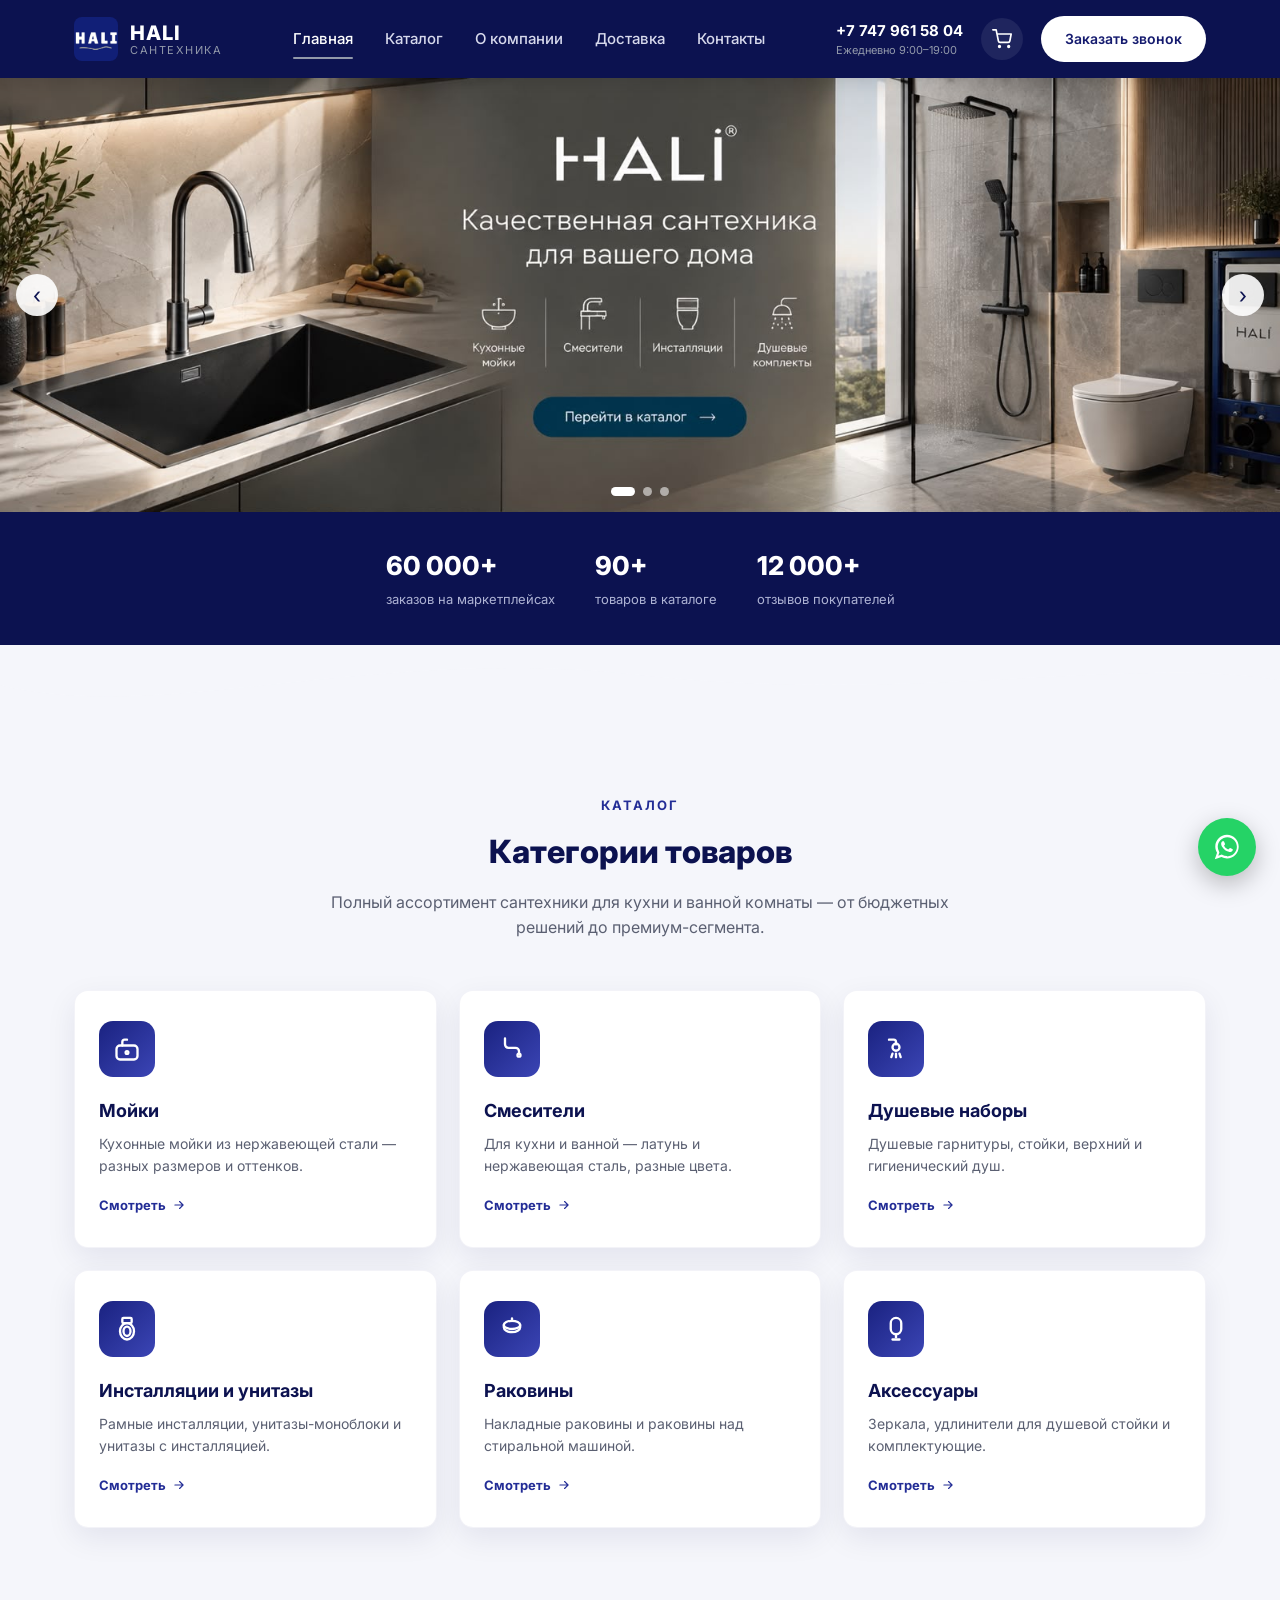
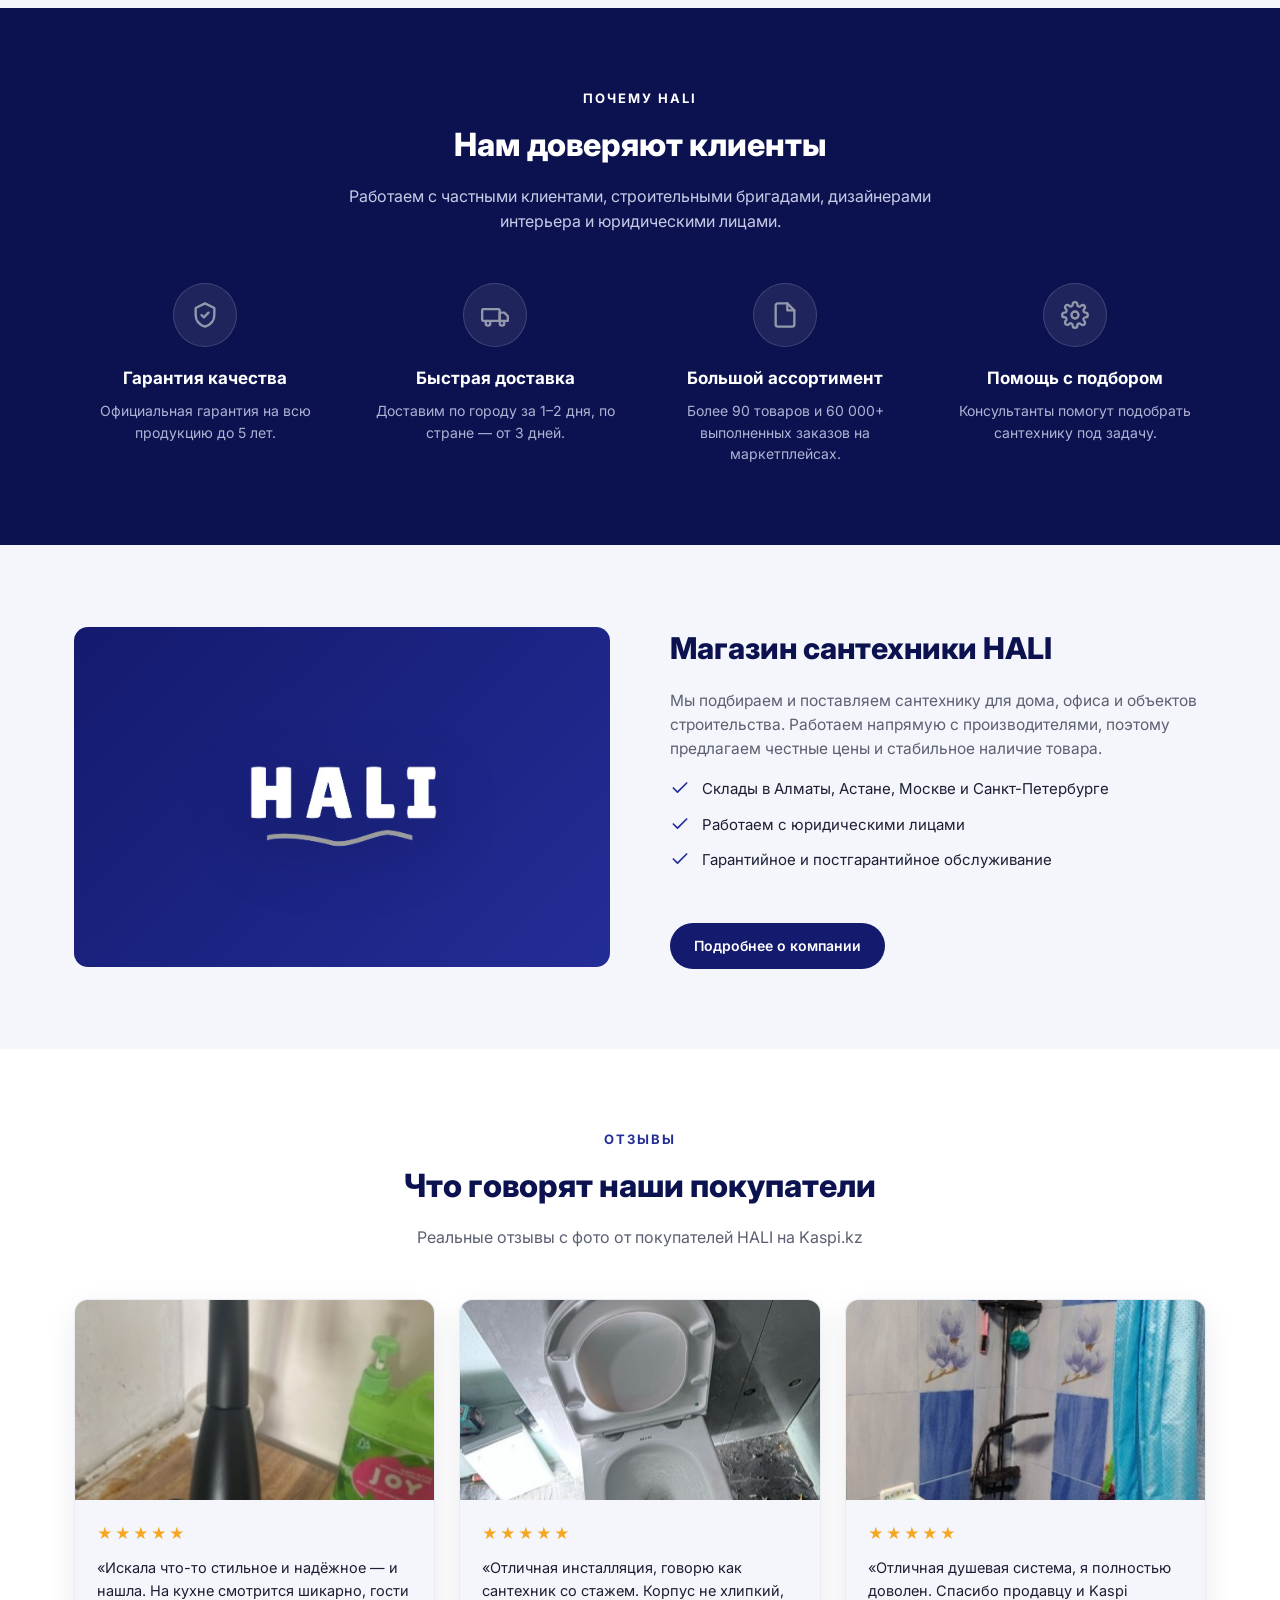
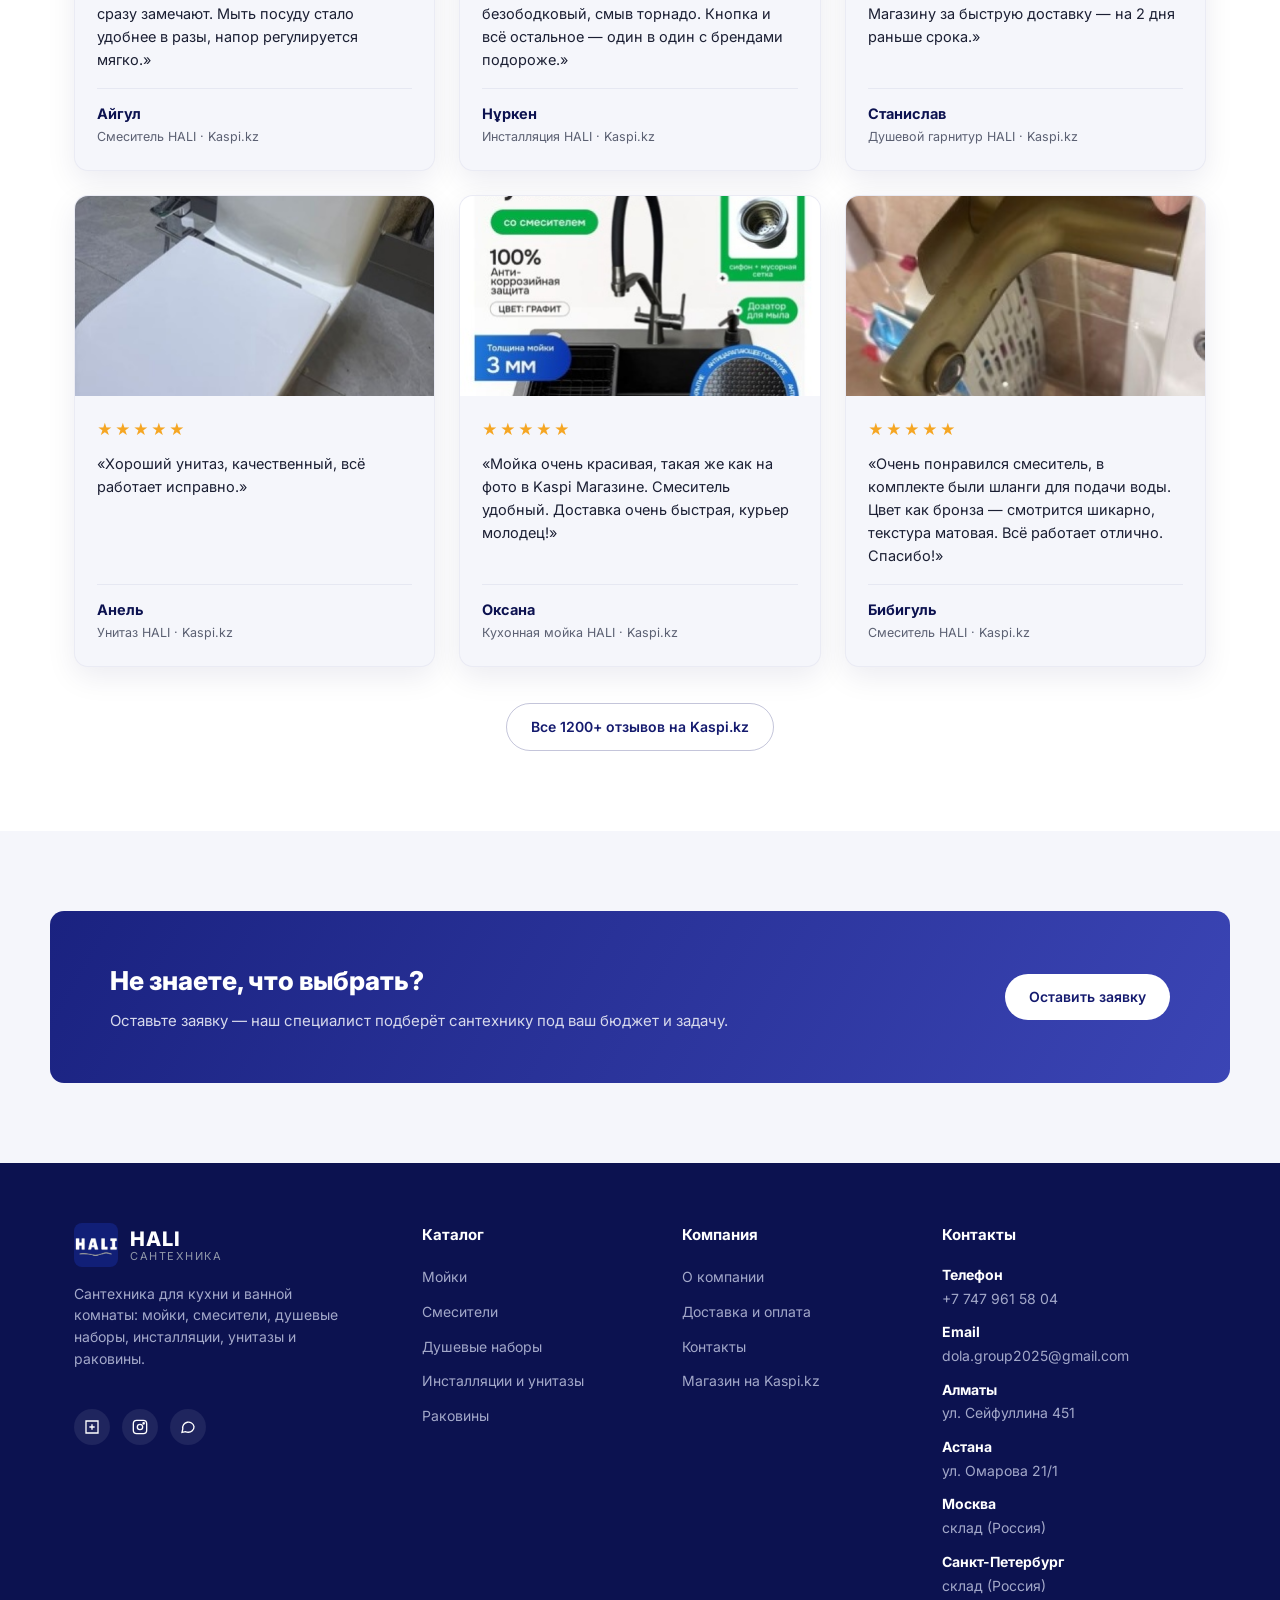
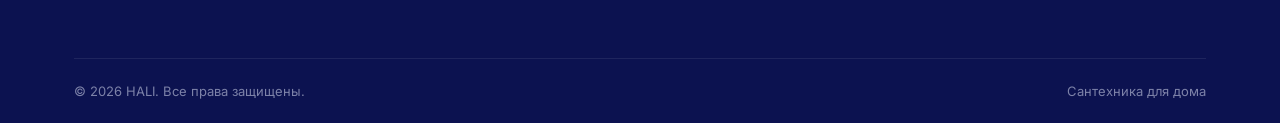
==== commit 447758ff: "Update aggregate review count to 12,000+ across marketplaces" ====
--- a/index.html
+++ b/index.html
@@ -65,7 +65,7 @@
     <div class="hero-stats">
       <div><strong>60 000+</strong><span>заказов на маркетплейсах</span></div>
       <div><strong>90+</strong><span>товаров в каталоге</span></div>
-      <div><strong>1200+</strong><span>отзывов покупателей</span></div>
+      <div><strong>12 000+</strong><span>отзывов покупателей</span></div>
     </div>
   </div>
 </section>
--- a/assets/style.css
+++ b/assets/style.css
@@ -167,6 +167,16 @@
   background:rgba(255,255,255,0.08);
 }
 
+.btn-outline-navy{
+  background:transparent;
+  color:var(--navy-800);
+  border:1.5px solid rgba(20,26,110,0.25);
+}
+.btn-outline-navy:hover{
+  border-color:var(--navy-700);
+  background:rgba(20,26,110,0.05);
+}
+
 .btn-block{width:100%}
 
 .nav-toggle{
@@ -630,6 +640,81 @@
 }
 .check-list svg{
   width:20px;height:20px;flex-shrink:0;stroke:var(--navy-600);margin-top:1px;
+}
+
+/* ---------- Reviews ---------- */
+.reviews{background:var(--bg-card)}
+.reviews-grid{
+  display:grid;
+  grid-template-columns:repeat(3,1fr);
+  gap:24px;
+}
+.review-card{
+  background:var(--bg);
+  border-radius:var(--radius);
+  overflow:hidden;
+  box-shadow:var(--shadow);
+  border:1px solid rgba(20,26,110,0.05);
+  transition:transform .2s ease, box-shadow .2s ease;
+  display:flex;
+  flex-direction:column;
+}
+.review-card:hover{
+  transform:translateY(-6px);
+  box-shadow:var(--shadow-hover);
+}
+.review-photo{
+  height:200px;
+  background:#e6e8f2;
+}
+.review-photo img{
+  width:100%;
+  height:100%;
+  object-fit:cover;
+}
+.review-body{
+  padding:22px 22px 24px;
+  display:flex;
+  flex-direction:column;
+  flex:1;
+}
+.review-stars{
+  color:#f5a623;
+  font-size:15px;
+  letter-spacing:2px;
+  margin-bottom:10px;
+}
+.review-text{
+  font-size:14.5px;
+  color:var(--text);
+  line-height:1.6;
+  margin-bottom:16px;
+  flex:1;
+}
+.review-author{
+  display:flex;
+  flex-direction:column;
+  gap:2px;
+  padding-top:14px;
+  border-top:1px solid #e6e8f2;
+}
+.review-author strong{
+  font-size:14.5px;
+  color:var(--navy-900);
+}
+.review-author span{
+  font-size:12.5px;
+  color:var(--text-muted);
+}
+.reviews-more{
+  text-align:center;
+  margin-top:36px;
+}
+@media(max-width:980px){
+  .reviews-grid{grid-template-columns:repeat(2,1fr)}
+}
+@media(max-width:640px){
+  .reviews-grid{grid-template-columns:1fr}
 }
 
 /* ---------- CTA band ---------- */
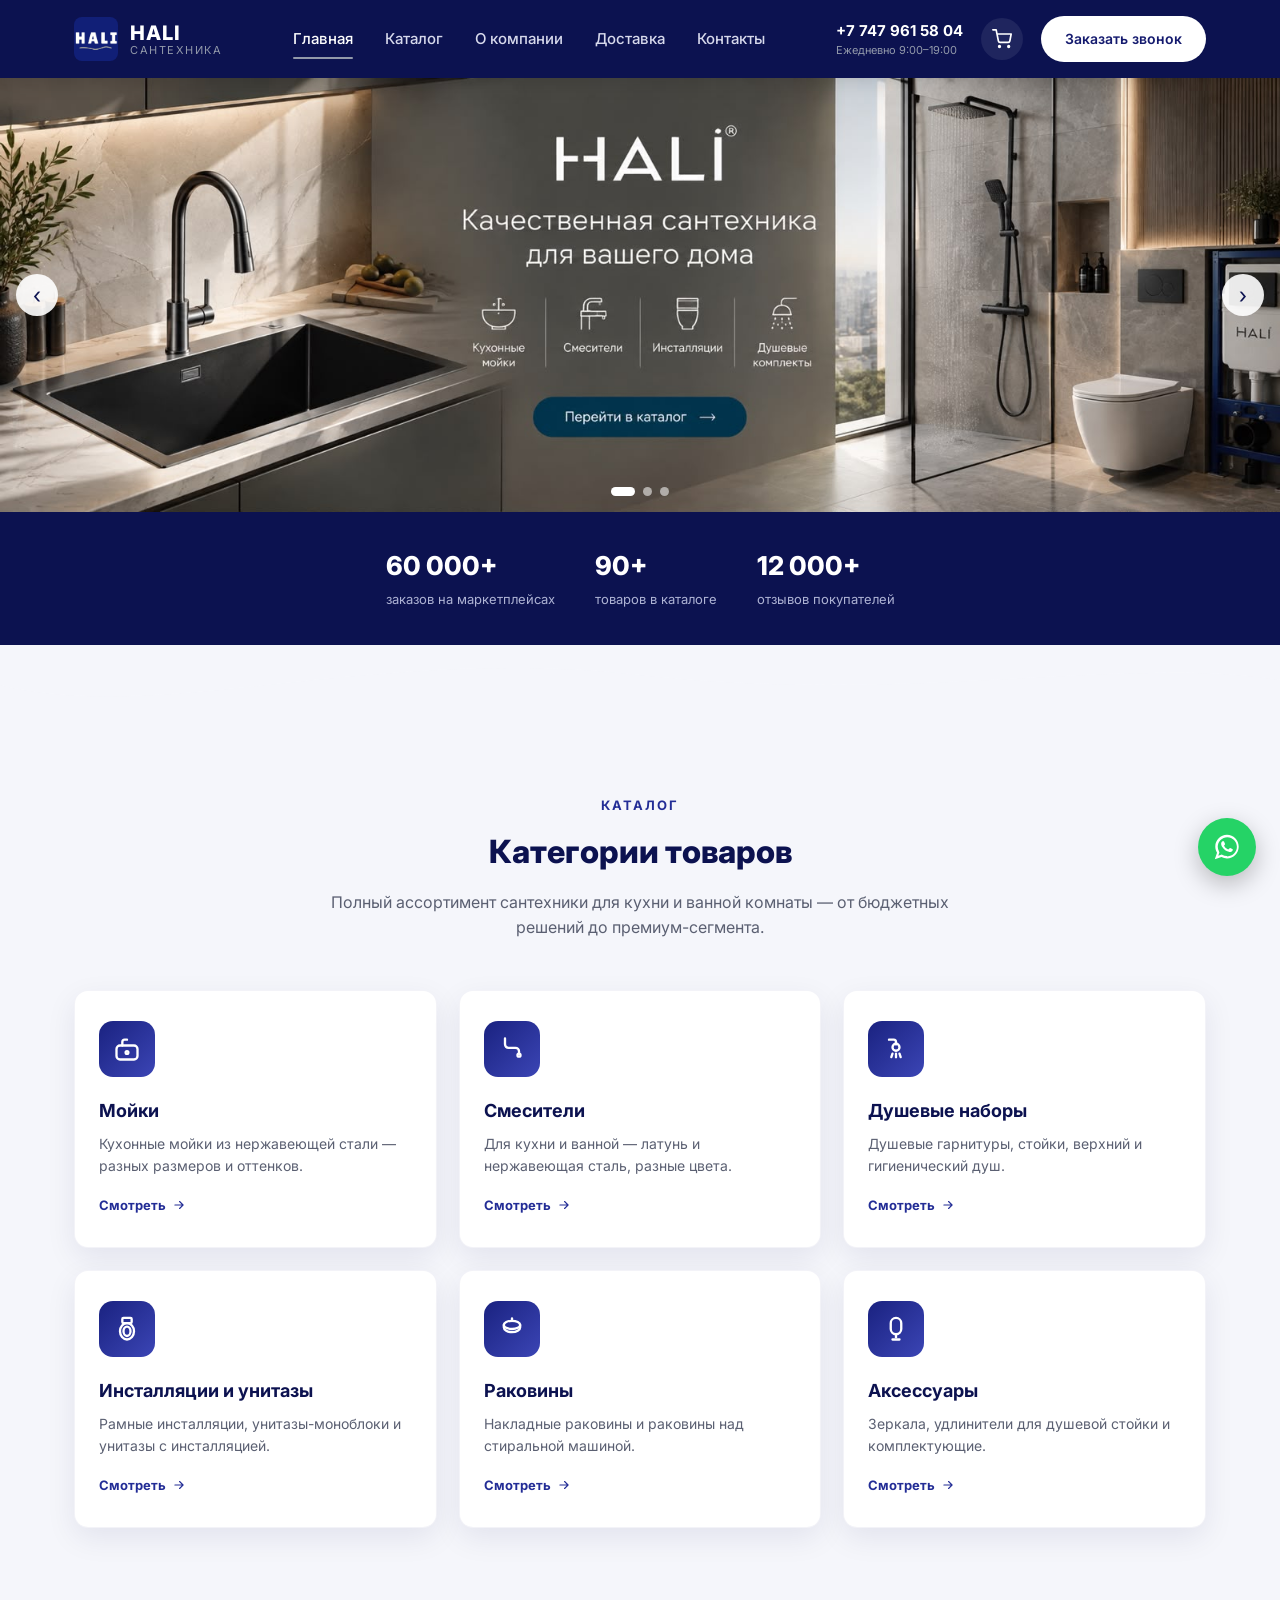
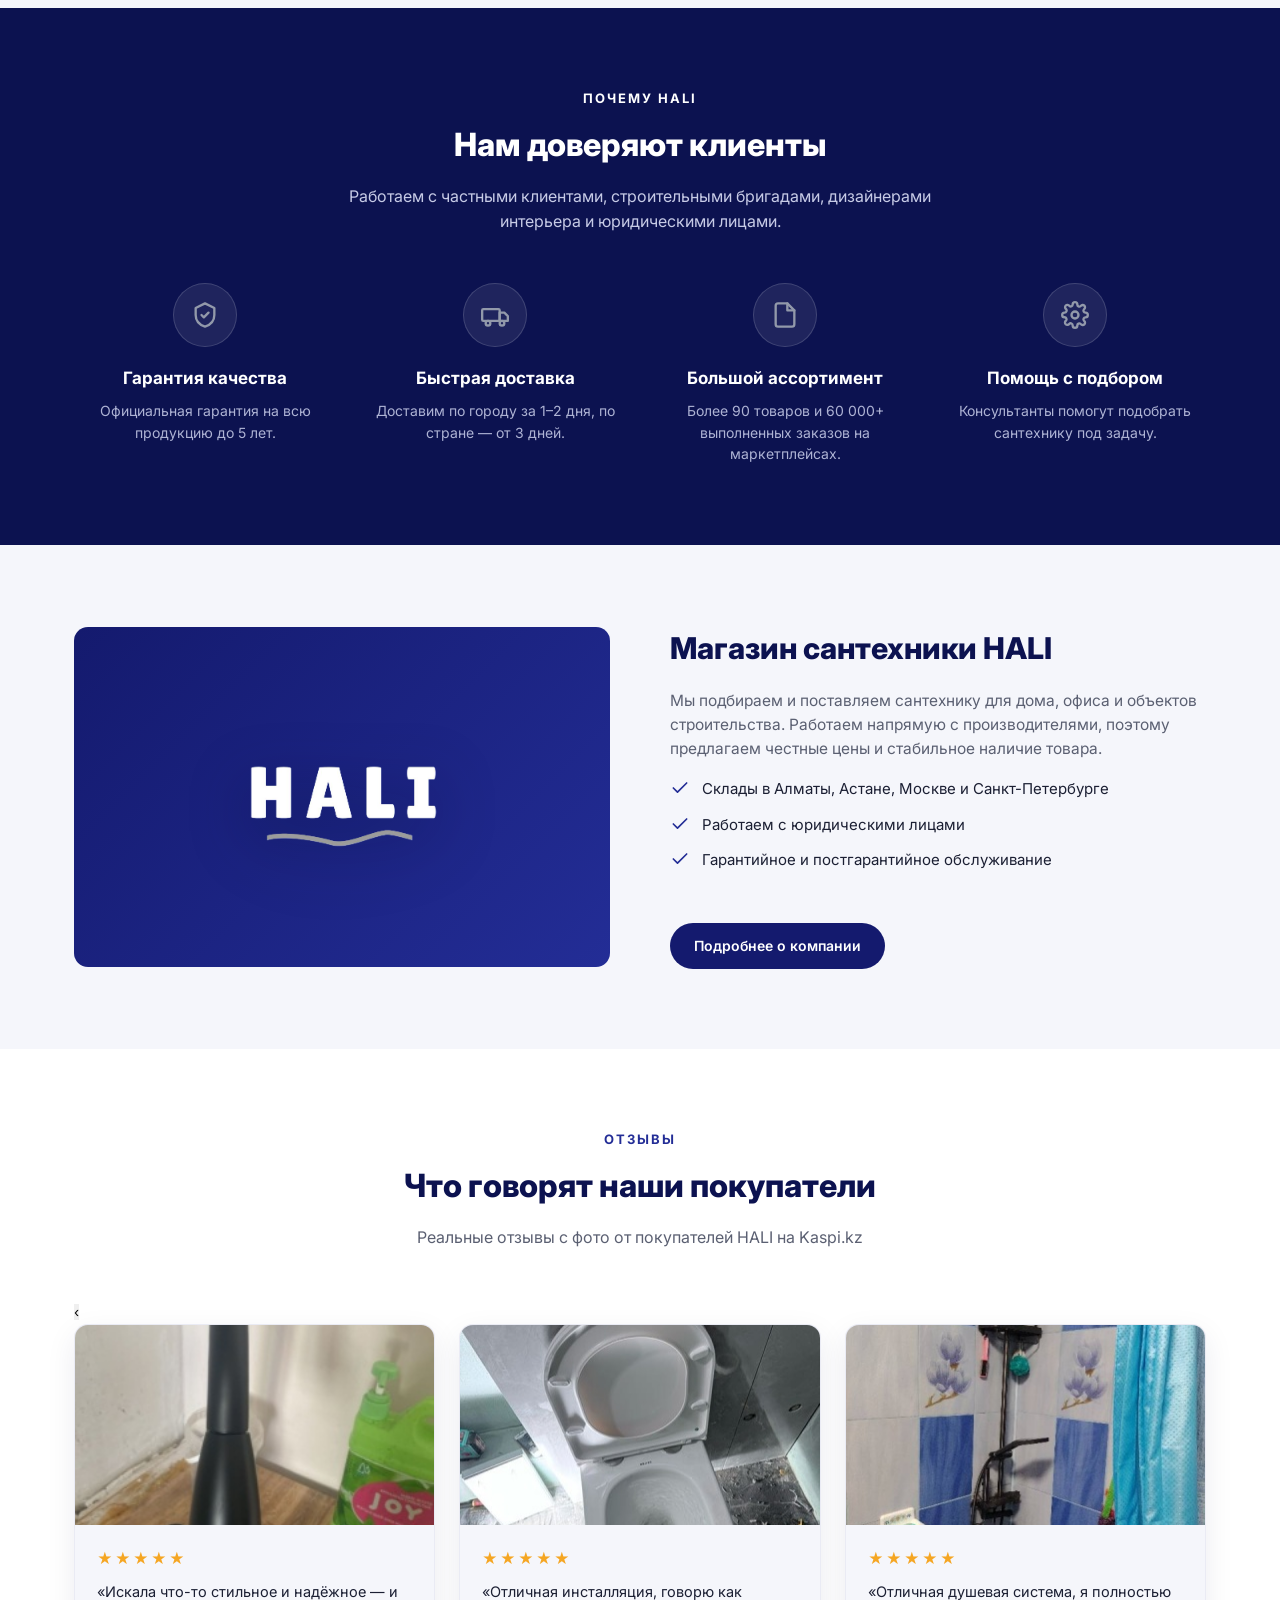
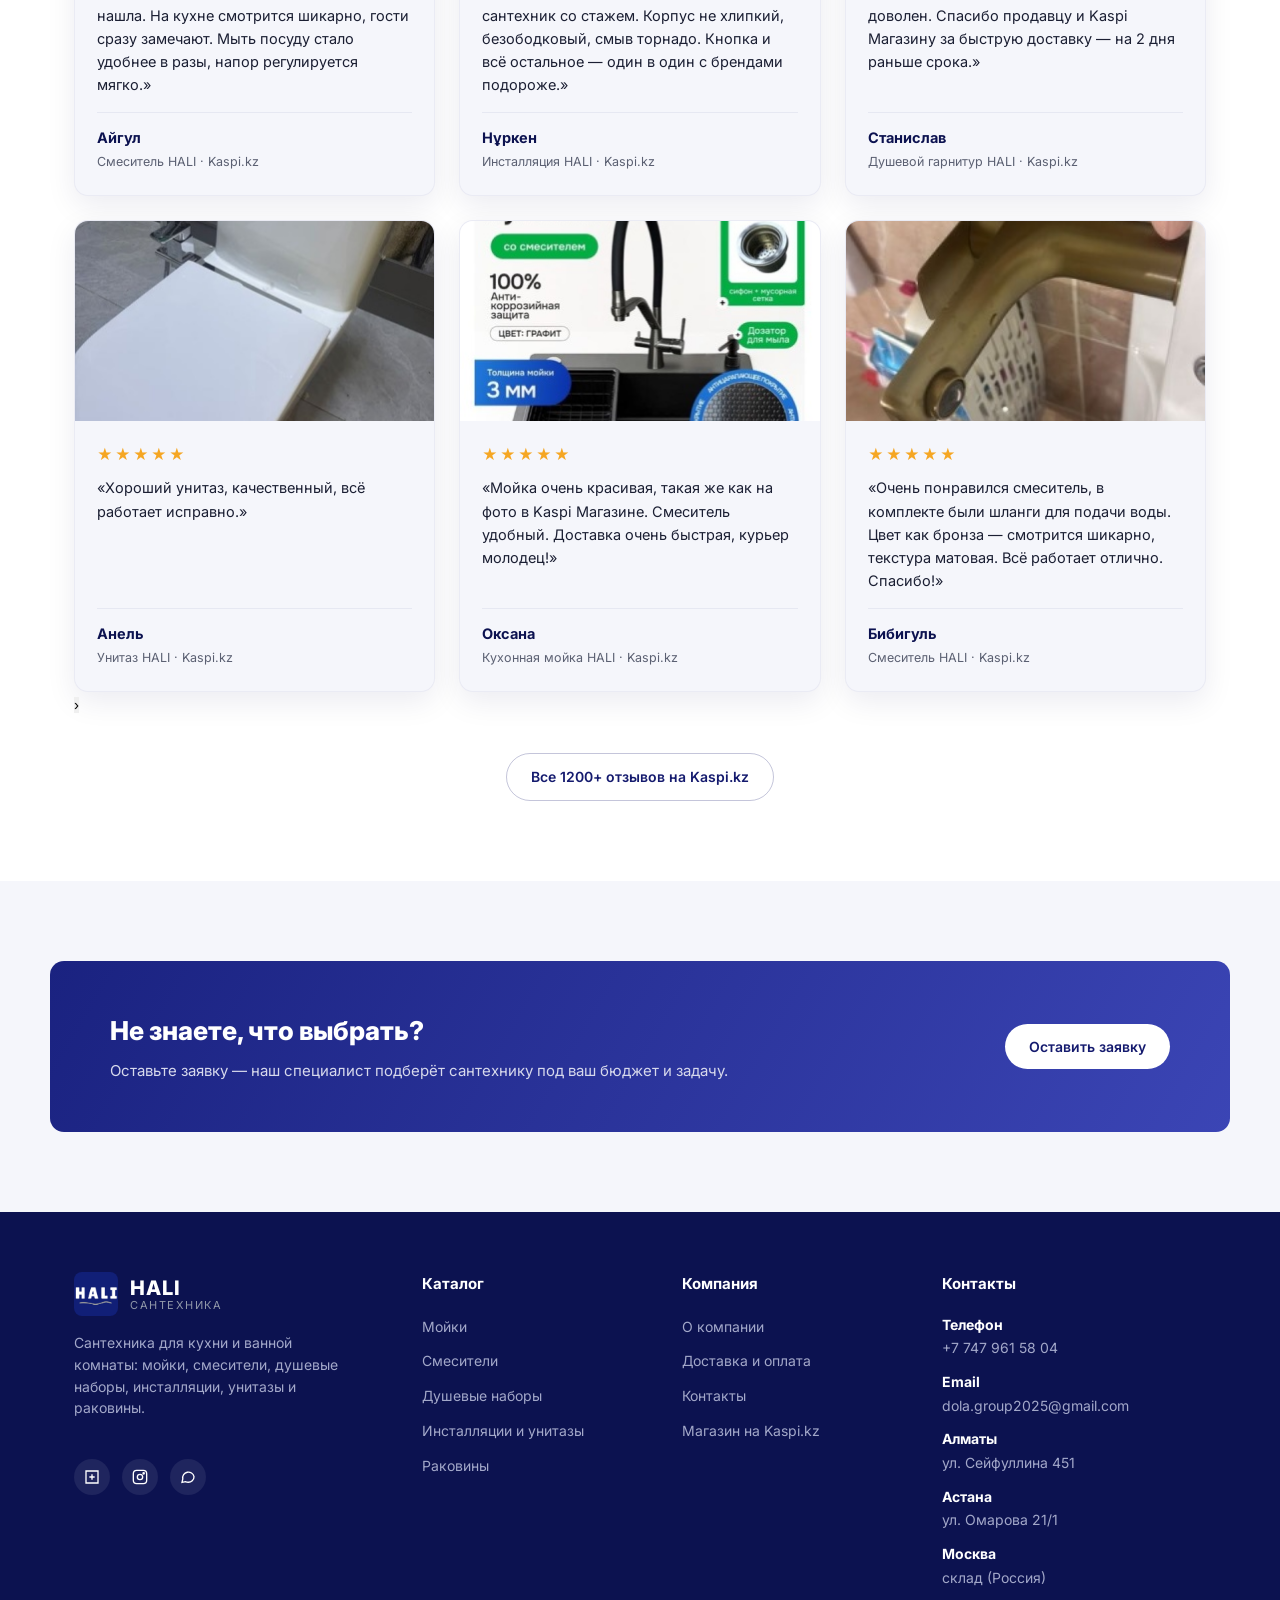
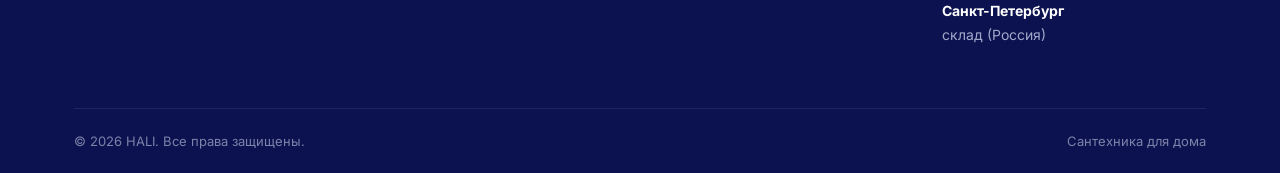
==== commit 81c1f326: "Turn reviews section into a horizontal carousel with arrow controls" ====
--- a/index.html
+++ b/index.html
@@ -190,6 +190,8 @@
       <h2>Что говорят наши покупатели</h2>
       <p>Реальные отзывы с фото от покупателей HALI на Kaspi.kz</p>
     </div>
+    <div class="reviews-carousel-wrap">
+    <button class="reviews-arrow prev" aria-label="Предыдущие отзывы">‹</button>
     <div class="reviews-grid">
 
       <div class="review-card">
@@ -246,6 +248,8 @@
         </div>
       </div>
 
+    </div>
+    <button class="reviews-arrow next" aria-label="Следующие отзывы">›</button>
     </div>
     <div class="reviews-more">
       <a href="https://kaspi.kz/shop/m/30383765/products" target="_blank" rel="noopener" class="btn btn-outline-navy">Все 1200+ отзывов на Kaspi.kz</a>
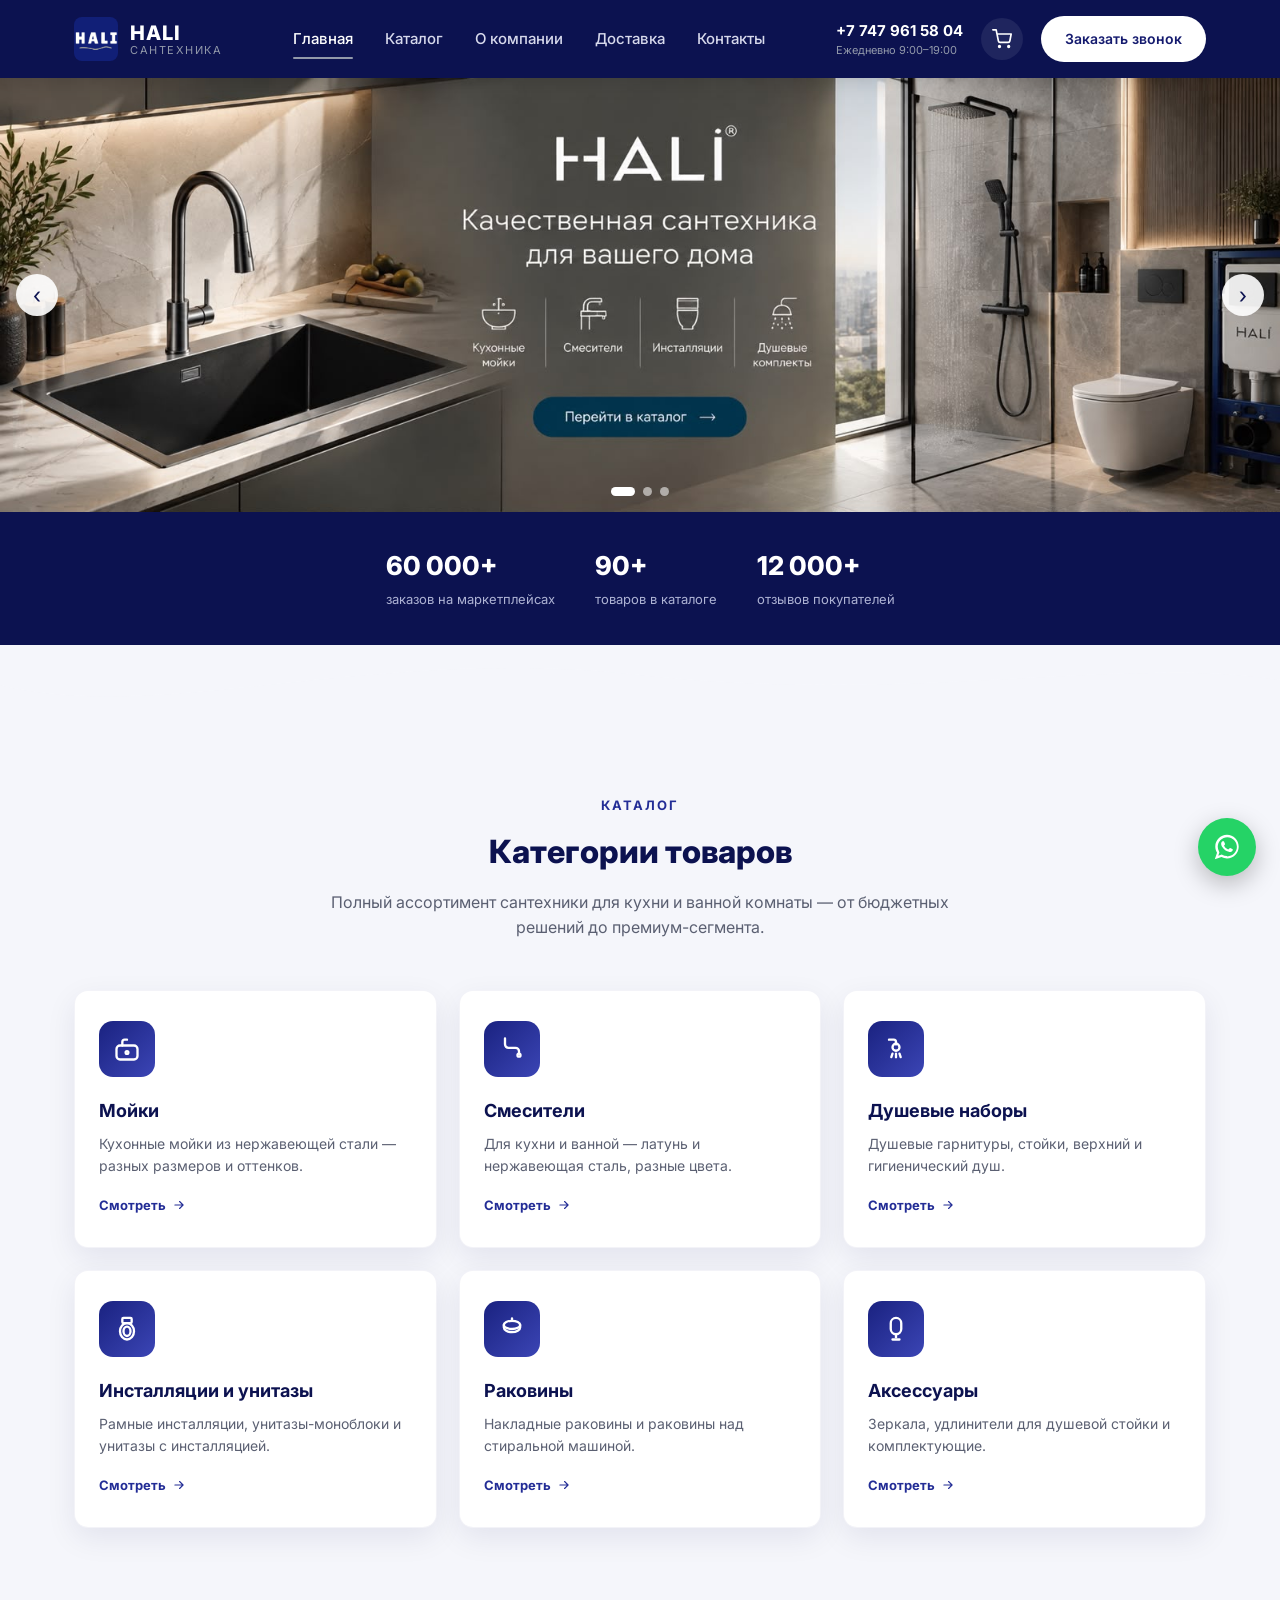
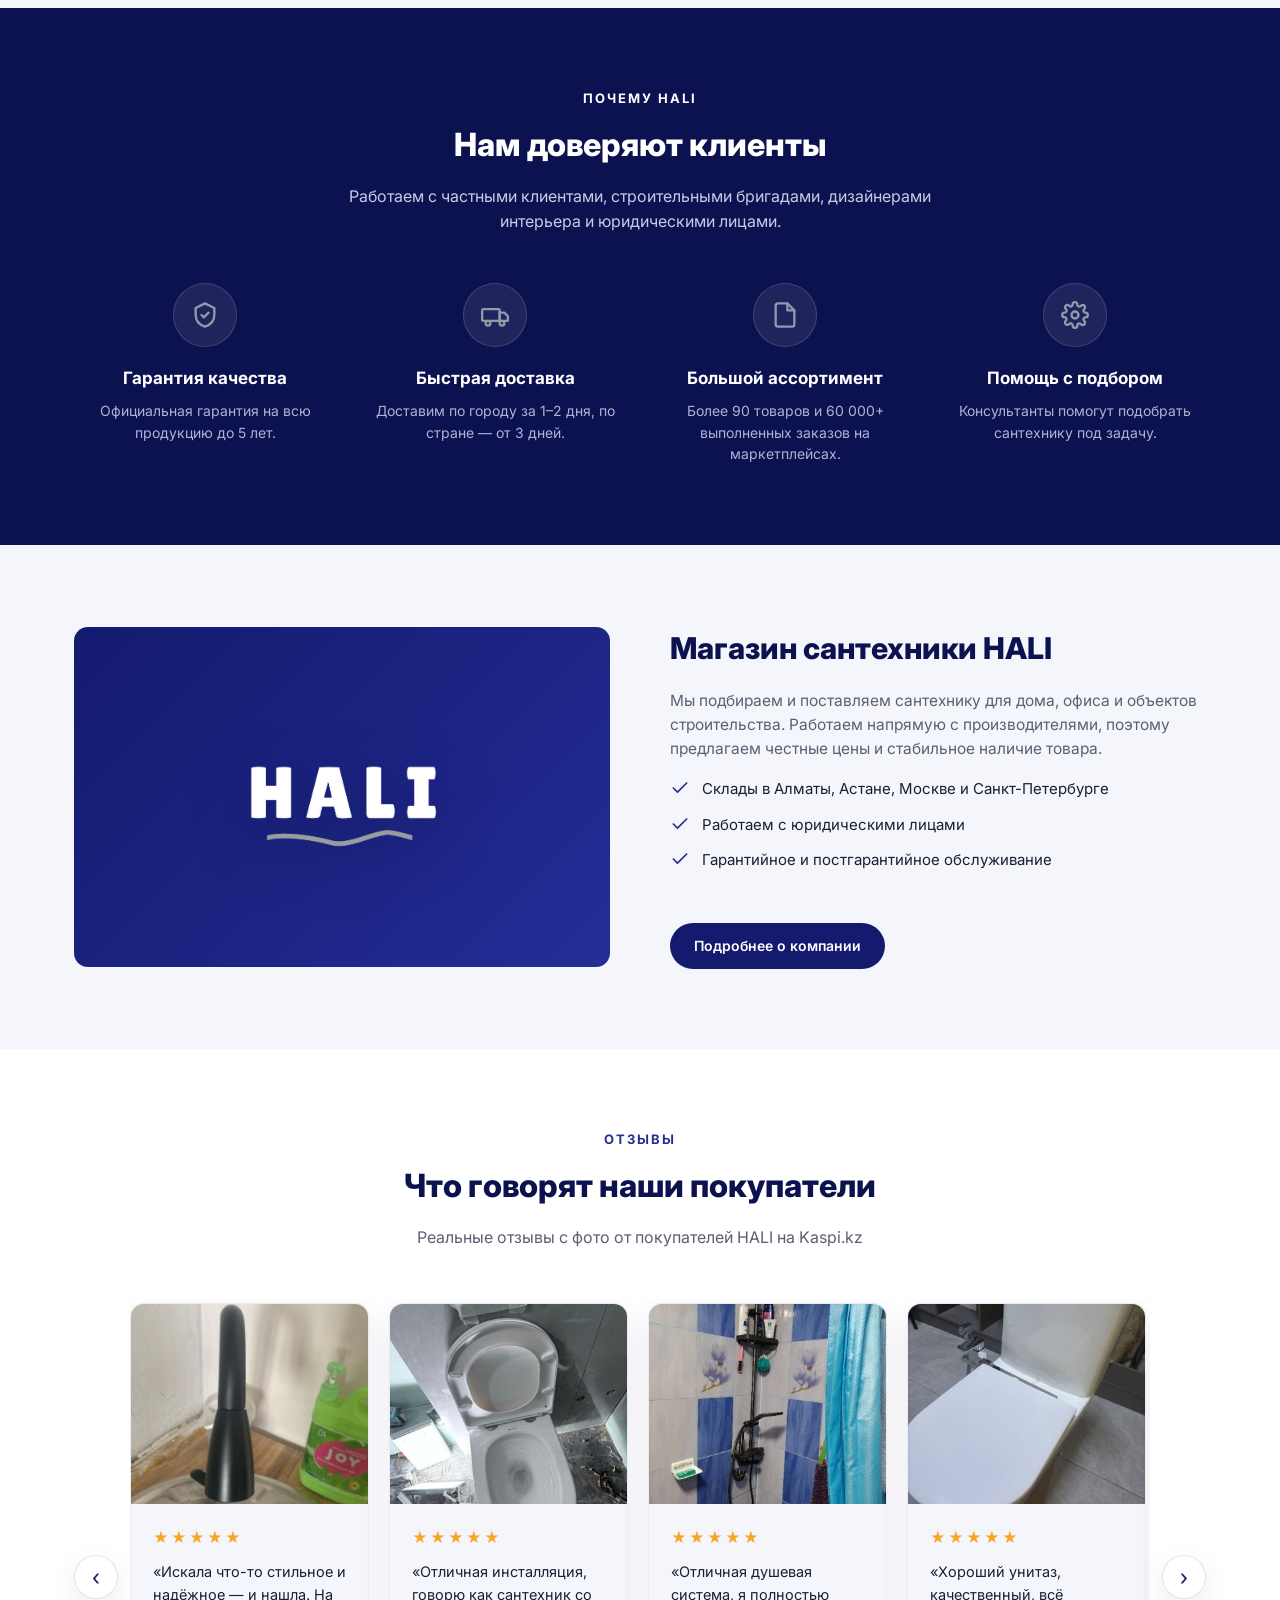
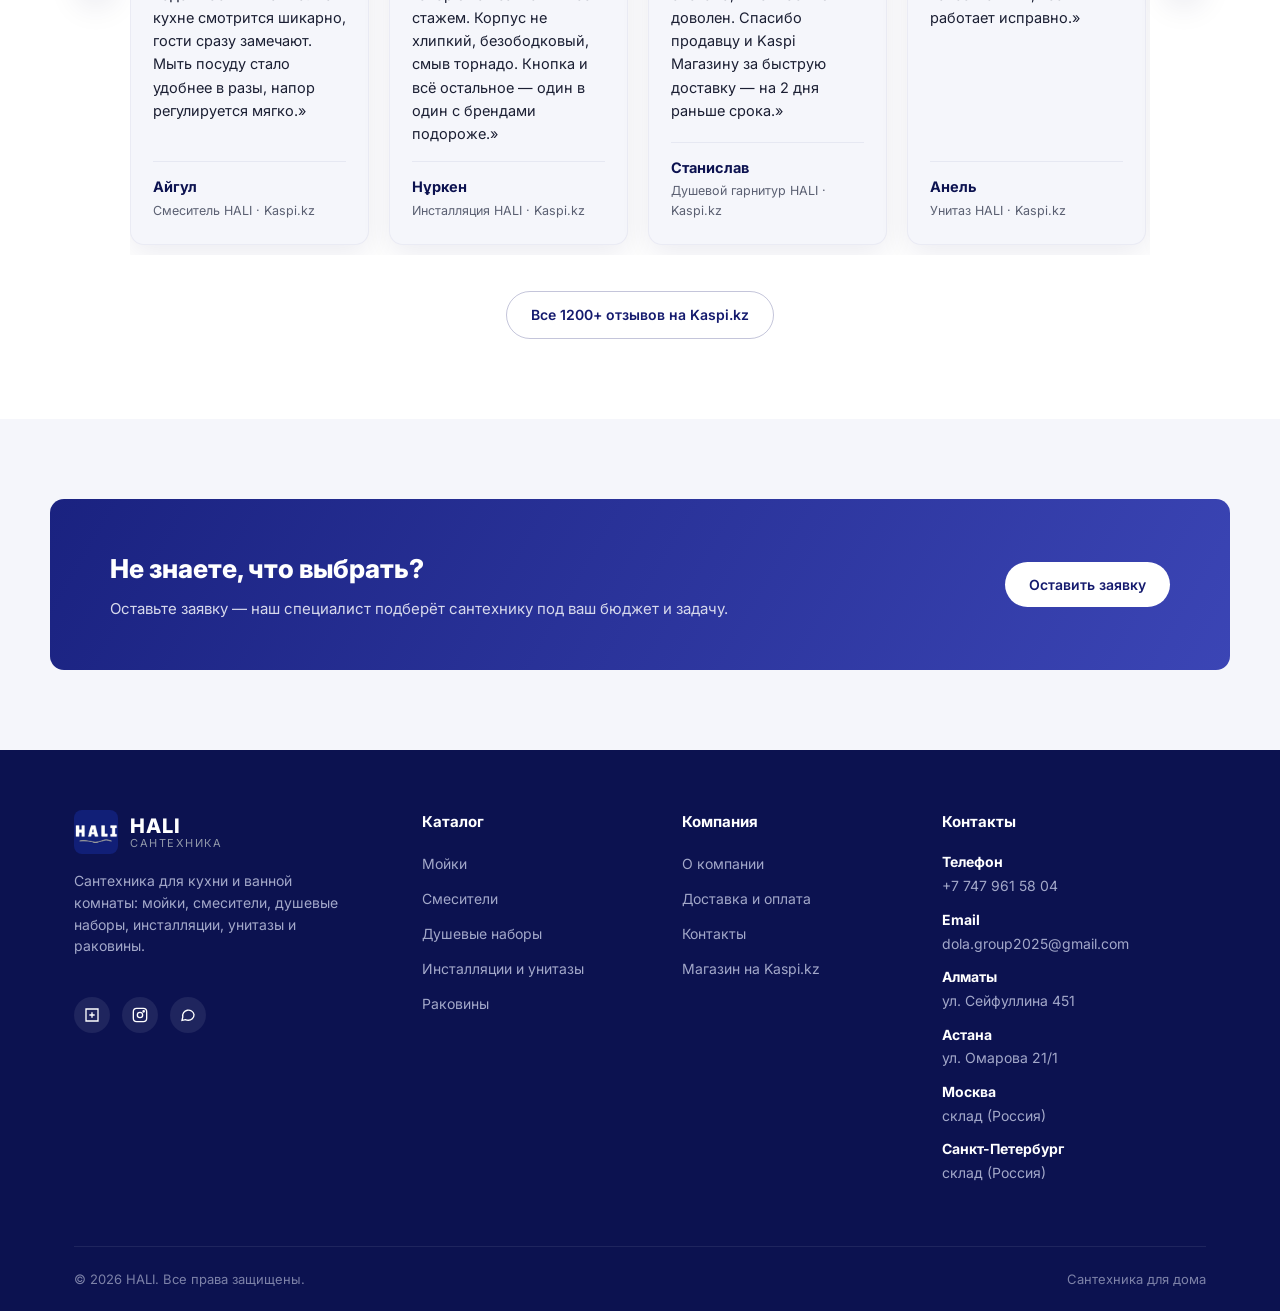
==== commit ed1f1f9c: "Add 5 more real customer reviews with photos from Ozon" ====
--- a/index.html
+++ b/index.html
@@ -248,6 +248,51 @@
         </div>
       </div>
 
+      <div class="review-card">
+        <div class="review-photo"><img src="assets/reviews/review-7-maria.jpg" alt="Фото от покупателя: кухонная мойка HALI" loading="lazy"></div>
+        <div class="review-body">
+          <div class="review-stars">★★★★★</div>
+          <p class="review-text">«Шикарная. Комплектация полная, всё приехало в сохранности. Раковина без вмятин, покрытие — вау! Некоторые комплектующие попроще, но заменить несложно, на первое время гуд.»</p>
+          <div class="review-author"><strong>Мария</strong><span>Кухонная мойка HALI · Ozon</span></div>
+        </div>
+      </div>
+
+      <div class="review-card">
+        <div class="review-photo"><img src="assets/reviews/review-8-adel.jpg" alt="Фото от покупателя: кухонная мойка HALI" loading="lazy"></div>
+        <div class="review-body">
+          <div class="review-stars">★★★★★</div>
+          <p class="review-text">«Раковина пришла раньше срока, сколов, царапин, вмятин нет. В комплекте есть все заявленные детали, без брака, смеситель проверила сразу — работает. За такую цену просто шик!»</p>
+          <div class="review-author"><strong>Адель</strong><span>Кухонная мойка HALI · Ozon</span></div>
+        </div>
+      </div>
+
+      <div class="review-card">
+        <div class="review-photo"><img src="assets/reviews/review-9-andrey.jpg" alt="Фото от покупателя: кухонная мойка HALI на кухне" loading="lazy"></div>
+        <div class="review-body">
+          <div class="review-stars">★★★★★</div>
+          <p class="review-text">«Хорошая мойка, радует что есть всё: кран, сифон, все шланги за такую цену! Пришла в срок! Рекомендую!»</p>
+          <div class="review-author"><strong>Андрей</strong><span>Кухонная мойка HALI · Ozon</span></div>
+        </div>
+      </div>
+
+      <div class="review-card">
+        <div class="review-photo"><img src="assets/reviews/review-10-larisa.jpg" alt="Фото от покупателя: смеситель HALI" loading="lazy"></div>
+        <div class="review-body">
+          <div class="review-stars">★★★★★</div>
+          <p class="review-text">«Отличный смеситель. Рекомендую.»</p>
+          <div class="review-author"><strong>Лариса</strong><span>Смеситель HALI · Ozon</span></div>
+        </div>
+      </div>
+
+      <div class="review-card">
+        <div class="review-photo"><img src="assets/reviews/review-11-adeli.jpg" alt="Фото от покупателя: душевой комплект HALI" loading="lazy"></div>
+        <div class="review-body">
+          <div class="review-stars">★★★★★</div>
+          <p class="review-text">«Поставил, просто огонь!!!!»</p>
+          <div class="review-author"><strong>Адель</strong><span>Душевой комплект HALI · Ozon</span></div>
+        </div>
+      </div>
+
     </div>
     <button class="reviews-arrow next" aria-label="Следующие отзывы">›</button>
     </div>
--- a/assets/style.css
+++ b/assets/style.css
@@ -644,12 +644,28 @@
 
 /* ---------- Reviews ---------- */
 .reviews{background:var(--bg-card)}
+.reviews-carousel-wrap{
+  position:relative;
+  display:flex;
+  align-items:center;
+  gap:12px;
+}
 .reviews-grid{
-  display:grid;
-  grid-template-columns:repeat(3,1fr);
-  gap:24px;
-}
+  display:flex;
+  flex:1;
+  min-width:0;
+  gap:20px;
+  overflow-x:auto;
+  scroll-snap-type:x mandatory;
+  scroll-behavior:smooth;
+  scrollbar-width:none;
+  -ms-overflow-style:none;
+  padding:4px 2px 10px;
+}
+.reviews-grid::-webkit-scrollbar{display:none}
 .review-card{
+  flex:0 0 calc(25% - 15px);
+  scroll-snap-align:start;
   background:var(--bg);
   border-radius:var(--radius);
   overflow:hidden;
@@ -710,11 +726,30 @@
   text-align:center;
   margin-top:36px;
 }
-@media(max-width:980px){
-  .reviews-grid{grid-template-columns:repeat(2,1fr)}
-}
-@media(max-width:640px){
-  .reviews-grid{grid-template-columns:1fr}
+.reviews-arrow{
+  flex-shrink:0;
+  width:44px;
+  height:44px;
+  border-radius:50%;
+  background:var(--bg-card);
+  border:1px solid rgba(20,26,110,0.12);
+  box-shadow:var(--shadow);
+  font-size:22px;
+  line-height:1;
+  color:var(--navy-800);
+  cursor:pointer;
+  display:flex;
+  align-items:center;
+  justify-content:center;
+  transition:background .2s, box-shadow .2s;
+}
+.reviews-arrow:hover{background:var(--bg);box-shadow:var(--shadow-hover)}
+@media(max-width:780px){
+  .review-card{flex-basis:calc(50% - 10px)}
+}
+@media(max-width:560px){
+  .review-card{flex-basis:82%}
+  .reviews-arrow{width:36px;height:36px;font-size:18px}
 }
 
 /* ---------- CTA band ---------- */
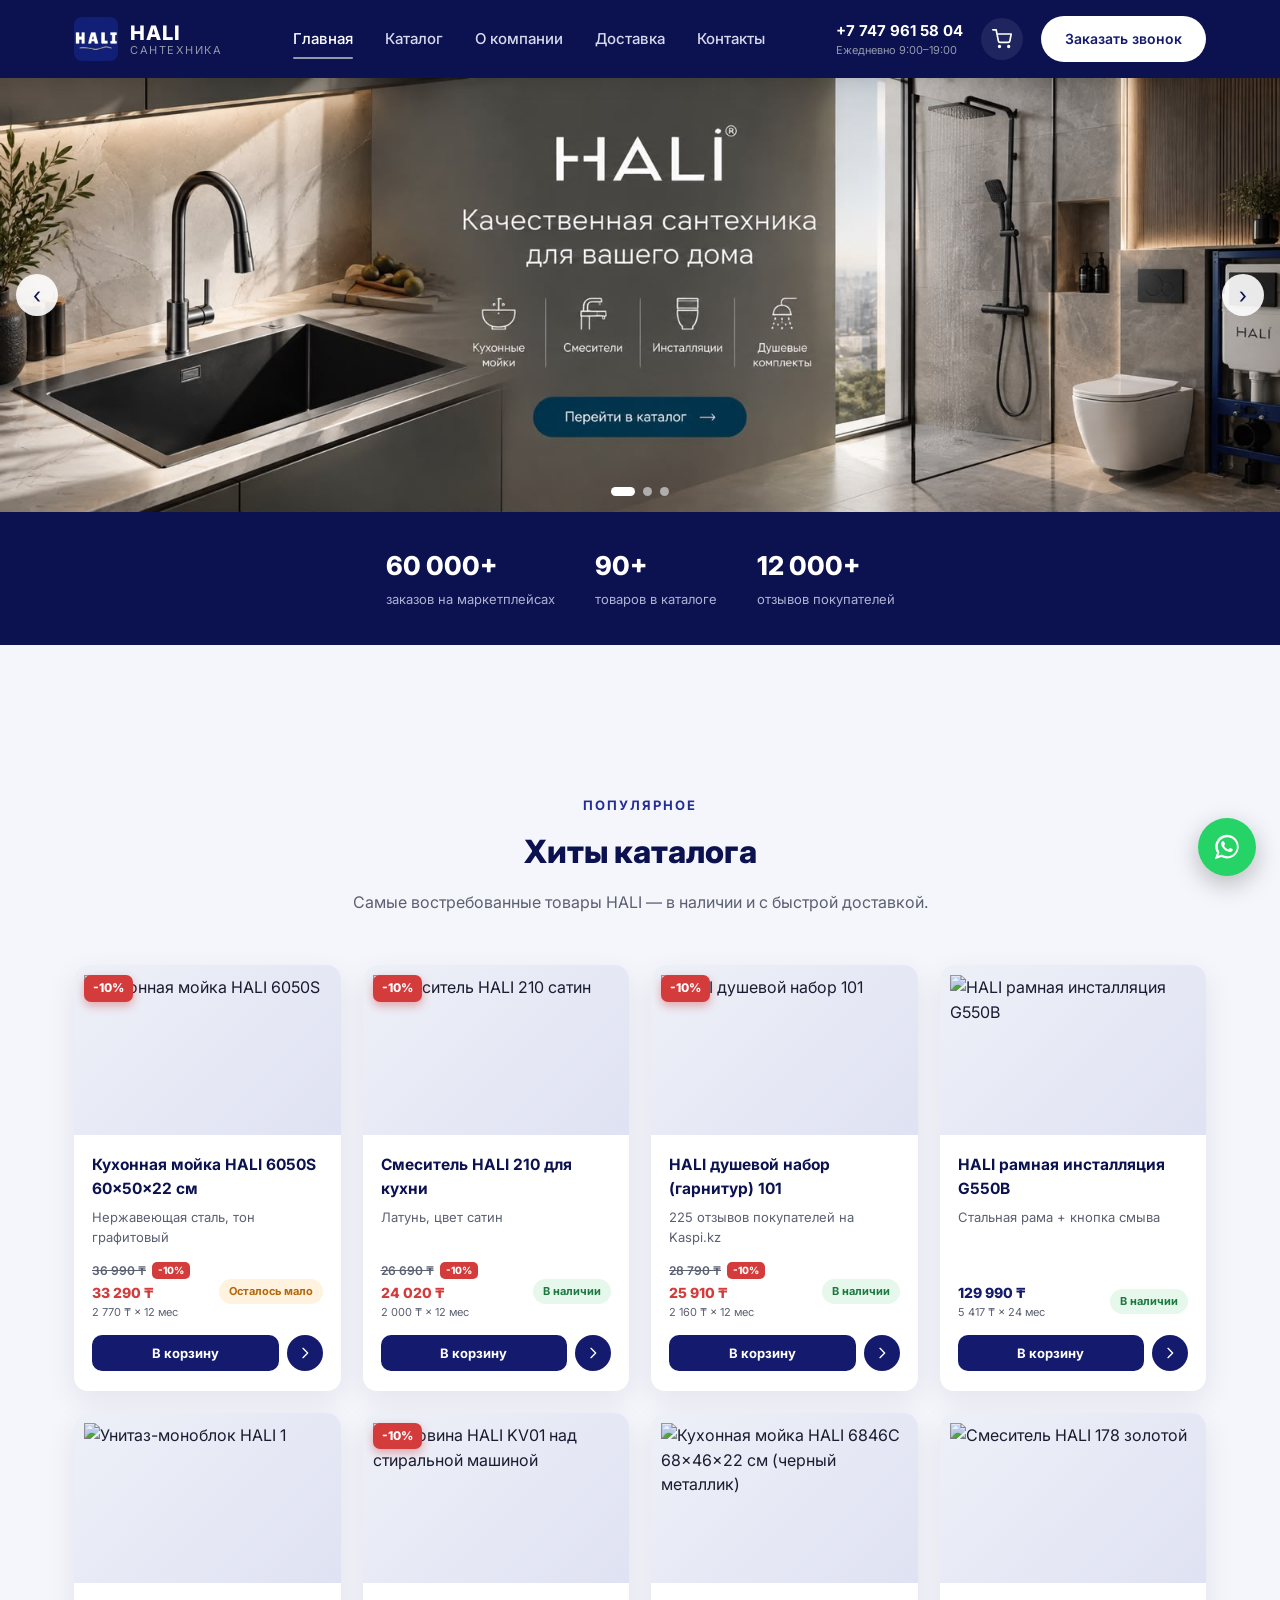
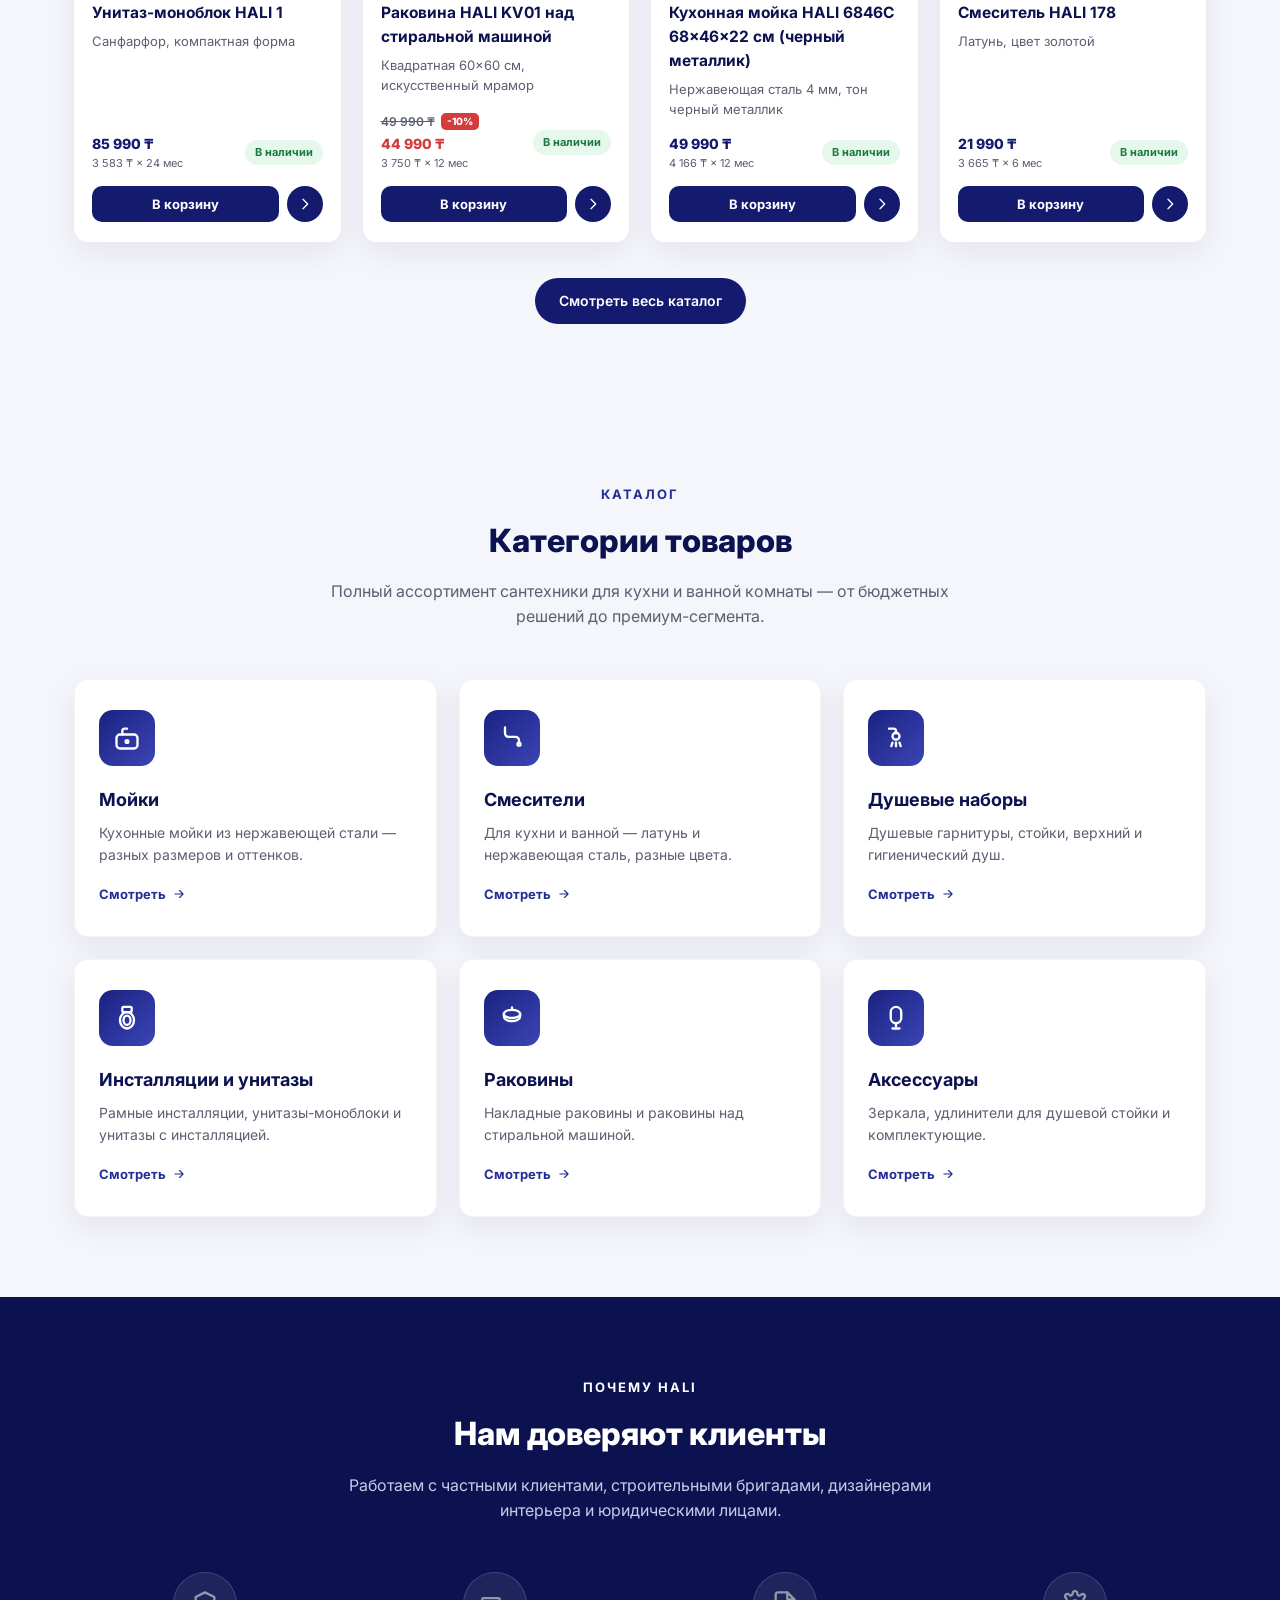
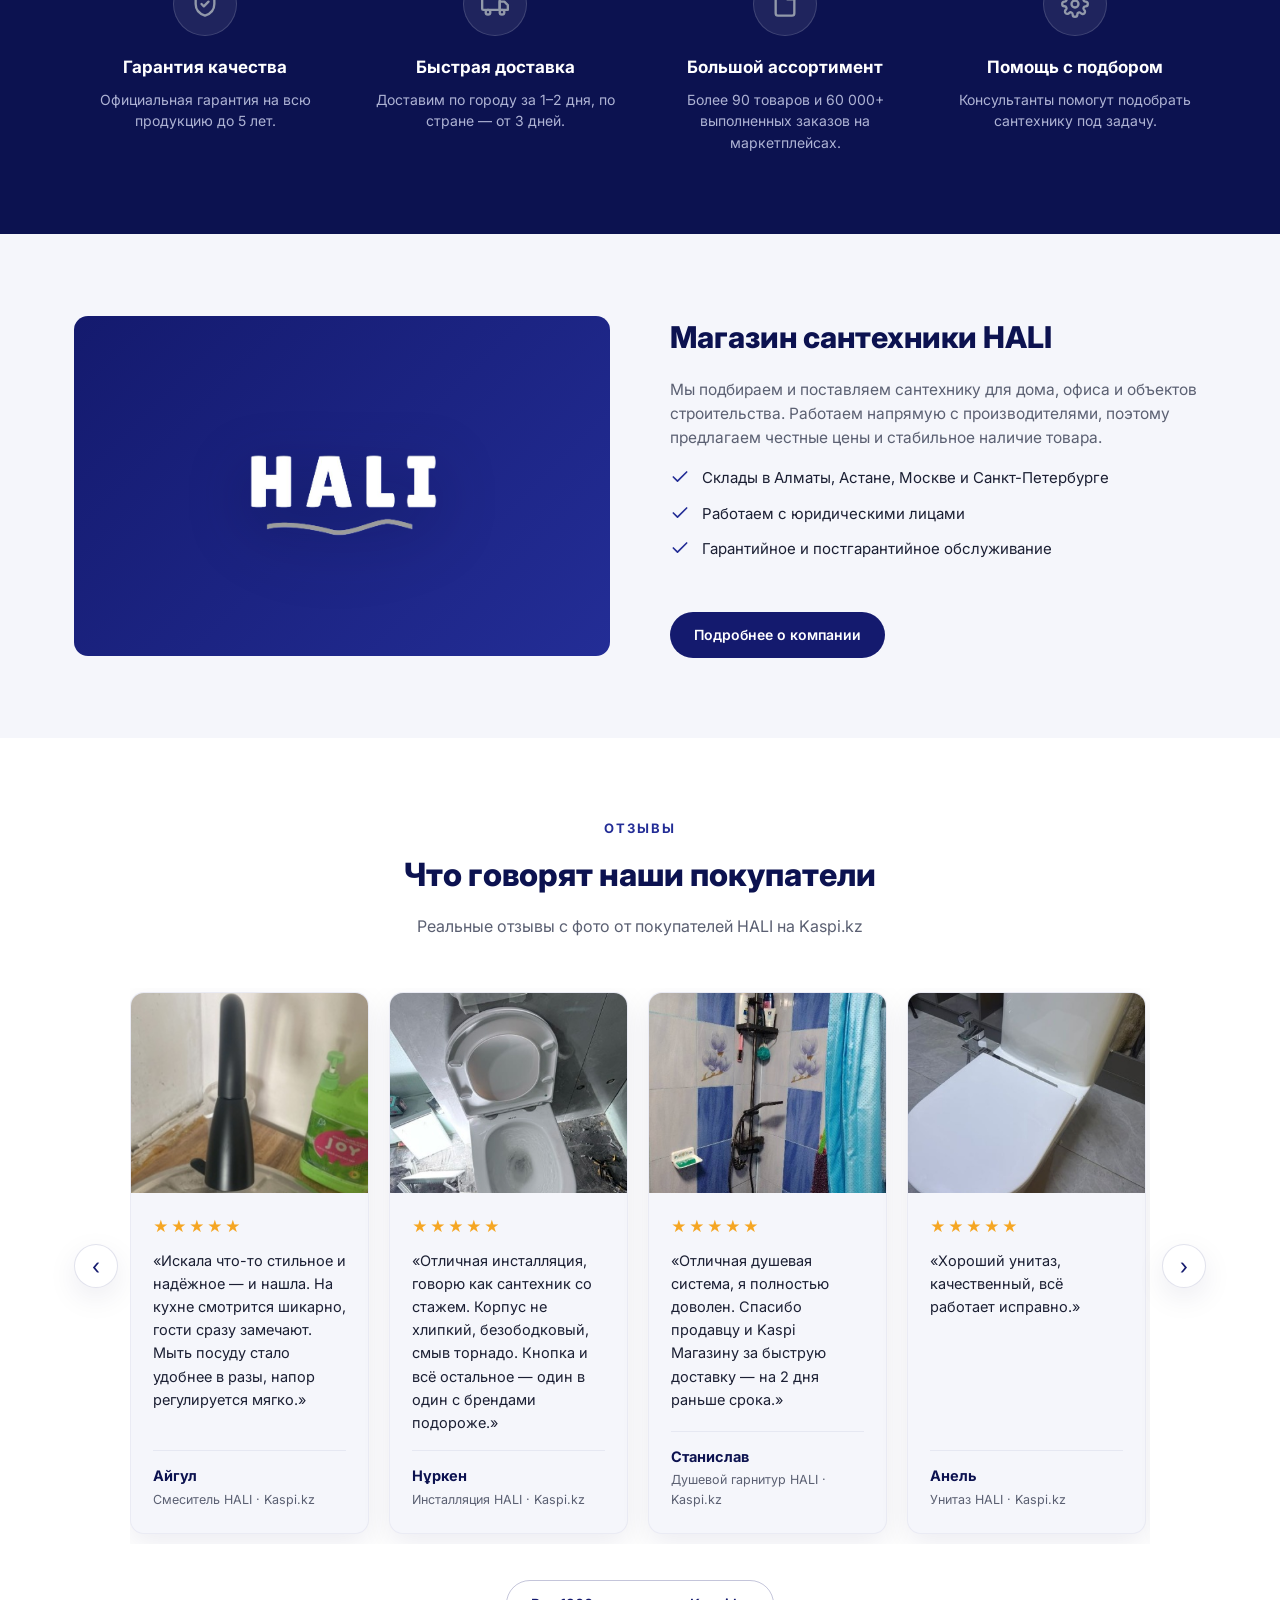
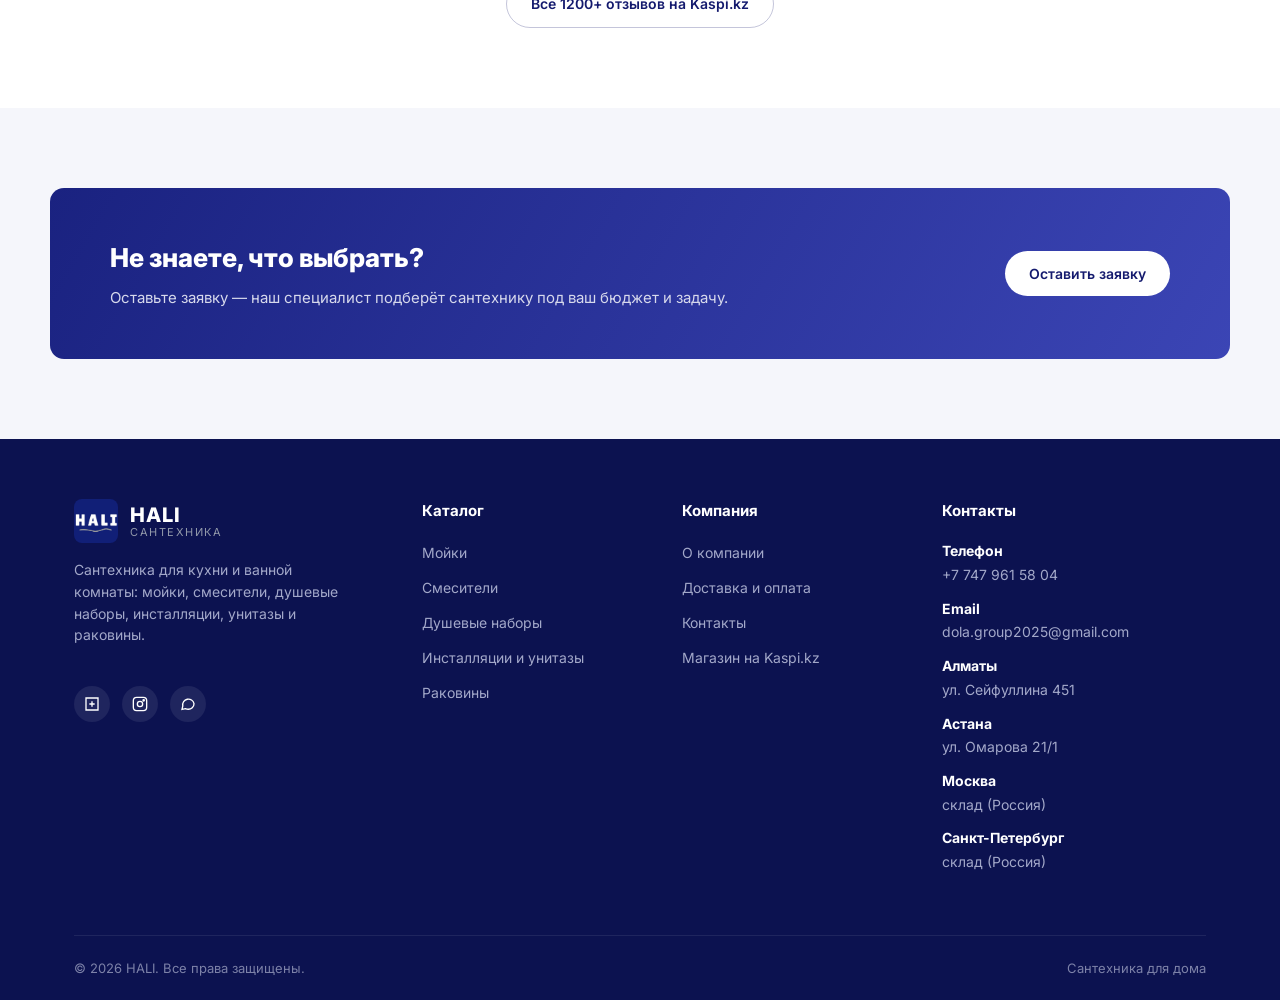
==== commit 2bd7c1d5: "Update index.html" ====
--- a/index.html
+++ b/index.html
@@ -9,6 +9,29 @@
 <link rel="preconnect" href="https://fonts.googleapis.com">
 <link href="https://fonts.googleapis.com/css2?family=Inter:wght@400;500;600;700;800&display=swap" rel="stylesheet">
 <link rel="stylesheet" href="assets/style.css">
+<script type="application/ld+json">
+{
+  "@context": "https://schema.org",
+  "@type": "Organization",
+  "name": "HALI",
+  "alternateName": "HALI Сантехника",
+  "url": "https://hali.kz",
+  "logo": "https://hali.kz/assets/logo.png",
+  "description": "HALI — сантехника для кухни и ванной: кухонные мойки, смесители, душевые наборы, инсталляции, унитазы и раковины. Склады в Алматы, Астане, Москве и Санкт-Петербурге.",
+  "telephone": "+7-747-961-58-04",
+  "address": {
+    "@type": "PostalAddress",
+    "streetAddress": "ул. Сейфуллина 451",
+    "addressLocality": "Алматы",
+    "addressCountry": "KZ"
+  },
+  "sameAs": [
+    "https://www.instagram.com/hali_group",
+    "https://kaspi.kz/shop/m/30383765/products",
+    "https://www.ozon.kz/seller/hali-2203307/"
+  ]
+}
+</script>
 </head>
 <body>
 
@@ -34,7 +57,10 @@
         <svg viewBox="0 0 24 24" fill="none" stroke-width="2" stroke-linecap="round" stroke-linejoin="round"><circle cx="9" cy="21" r="1"/><circle cx="20" cy="21" r="1"/><path d="M1 1h4l2.68 13.39a2 2 0 0 0 2 1.61h9.72a2 2 0 0 0 2-1.61L23 6H6"/></svg>
         <span class="cart-badge">0</span>
       </a>
-      <a href="contacts.html" class="btn btn-primary">Заказать звонок</a>
+      <a href="contacts.html" class="btn btn-primary header-call-btn" aria-label="Заказать звонок">
+        <svg class="header-call-icon" viewBox="0 0 24 24" fill="none" stroke="currentColor" stroke-width="2" stroke-linecap="round" stroke-linejoin="round" aria-hidden="true"><path d="M22 16.92v3a2 2 0 0 1-2.18 2 19.79 19.79 0 0 1-8.63-3.07 19.5 19.5 0 0 1-6-6 19.79 19.79 0 0 1-3.07-8.67A2 2 0 0 1 4.11 2h3a2 2 0 0 1 2 1.72 12.84 12.84 0 0 0 .7 2.81 2 2 0 0 1-.45 2.11L8.09 9.91a16 16 0 0 0 6 6l1.27-1.27a2 2 0 0 1 2.11-.45 12.84 12.84 0 0 0 2.81.7A2 2 0 0 1 22 16.92z"/></svg>
+        <span class="header-call-text">Заказать звонок</span>
+      </a>
     </div>
     <button class="nav-toggle" aria-label="Меню"><span></span><span></span><span></span></button>
   </div>
@@ -76,6 +102,126 @@
   </svg>
 </div>
 
+<section class="bestsellers">
+  <div class="container">
+    <div class="section-head">
+      <span class="section-eyebrow">Популярное</span>
+      <h2>Хиты каталога</h2>
+      <p>Самые востребованные товары HALI — в наличии и с быстрой доставкой.</p>
+    </div>
+    <div class="product-grid">
+
+      <div class="product-card" data-id="kuhonnaja-moika-hali-6050s-60h50h22-sm-nerzhavejuschaja-stal-ton-grafitovyi-152055813">
+        <a href="product.html?id=kuhonnaja-moika-hali-6050s-60h50h22-sm-nerzhavejuschaja-stal-ton-grafitovyi-152055813" class="product-thumb-link"><span class="thumb-discount-tag">-10%</span><div class="product-thumb"><img src="https://resources.cdn-kaspi.kz/img/m/p/p9d/p53/146326225.jpg?format=preview-large" alt="Кухонная мойка HALI 6050S" loading="lazy"></div></a>
+        <div class="product-body">
+          <a href="product.html?id=kuhonnaja-moika-hali-6050s-60h50h22-sm-nerzhavejuschaja-stal-ton-grafitovyi-152055813" class="product-title-link"><h3>Кухонная мойка HALI 6050S 60×50×22 см</h3></a>
+          <p>Нержавеющая сталь, тон графитовый</p>
+          <div class="product-foot"><span class="price-tag has-discount"><span class="price-old-row"><span class="price-old">36 990 ₸</span><span class="discount-badge-sm">-10%</span></span>33 290 ₸<small>2 770 ₸ × 12 мес</small></span></div>
+          <div class="product-actions">
+            <button class="btn-add-cart" onclick="addToCart('kuhonnaja-moika-hali-6050s-60h50h22-sm-nerzhavejuschaja-stal-ton-grafitovyi-152055813',1)">В корзину</button>
+            <a href="https://kaspi.kz/shop/p/kuhonnaja-moika-hali-6050s-60h50h22-sm-nerzhavejuschaja-stal-ton-grafitovyi-152055813/" target="_blank" rel="noopener" class="mini-btn" title="Купить на Kaspi.kz"><svg viewBox="0 0 24 24" fill="none" stroke-width="2" stroke-linecap="round" stroke-linejoin="round"><path d="M9 5l7 7-7 7"/></svg></a>
+          </div>
+        </div>
+      </div>
+
+      <div class="product-card" data-id="smesitel-hali-210-latun-tsvet-satin-162831191">
+        <a href="product.html?id=smesitel-hali-210-latun-tsvet-satin-162831191" class="product-thumb-link"><span class="thumb-discount-tag">-10%</span><div class="product-thumb"><img src="https://resources.cdn-kaspi.kz/img/m/p/pf9/p48/129855364.jpg?format=preview-large" alt="Смеситель HALI 210 сатин" loading="lazy"></div></a>
+        <div class="product-body">
+          <a href="product.html?id=smesitel-hali-210-latun-tsvet-satin-162831191" class="product-title-link"><h3>Смеситель HALI 210 для кухни</h3></a>
+          <p>Латунь, цвет сатин</p>
+          <div class="product-foot"><span class="price-tag has-discount"><span class="price-old-row"><span class="price-old">26 690 ₸</span><span class="discount-badge-sm">-10%</span></span>24 020 ₸<small>2 000 ₸ × 12 мес</small></span></div>
+          <div class="product-actions">
+            <button class="btn-add-cart" onclick="addToCart('smesitel-hali-210-latun-tsvet-satin-162831191',1)">В корзину</button>
+            <a href="https://kaspi.kz/shop/p/smesitel-hali-210-latun-tsvet-satin-162831191/" target="_blank" rel="noopener" class="mini-btn" title="Купить на Kaspi.kz"><svg viewBox="0 0 24 24" fill="none" stroke-width="2" stroke-linecap="round" stroke-linejoin="round"><path d="M9 5l7 7-7 7"/></svg></a>
+          </div>
+        </div>
+      </div>
+
+      <div class="product-card" data-id="hali-dushevoi-nabor-garnitur-101-148326648">
+        <a href="product.html?id=hali-dushevoi-nabor-garnitur-101-148326648" class="product-thumb-link"><span class="thumb-discount-tag">-10%</span><div class="product-thumb"><img src="https://resources.cdn-kaspi.kz/img/m/p/pea/pcf/136416420.jpg?format=preview-large" alt="HALI душевой набор 101" loading="lazy"></div></a>
+        <div class="product-body">
+          <a href="product.html?id=hali-dushevoi-nabor-garnitur-101-148326648" class="product-title-link"><h3>HALI душевой набор (гарнитур) 101</h3></a>
+          <p>225 отзывов покупателей на Kaspi.kz</p>
+          <div class="product-foot"><span class="price-tag has-discount"><span class="price-old-row"><span class="price-old">28 790 ₸</span><span class="discount-badge-sm">-10%</span></span>25 910 ₸<small>2 160 ₸ × 12 мес</small></span></div>
+          <div class="product-actions">
+            <button class="btn-add-cart" onclick="addToCart('hali-dushevoi-nabor-garnitur-101-148326648',1)">В корзину</button>
+            <a href="https://kaspi.kz/shop/p/hali-dushevoi-nabor-garnitur-101-148326648/" target="_blank" rel="noopener" class="mini-btn" title="Купить на Kaspi.kz"><svg viewBox="0 0 24 24" fill="none" stroke-width="2" stroke-linecap="round" stroke-linejoin="round"><path d="M9 5l7 7-7 7"/></svg></a>
+          </div>
+        </div>
+      </div>
+
+      <div class="product-card" data-id="hali-ramnaja-installjatsija-g550b-154876272">
+        <a href="product.html?id=hali-ramnaja-installjatsija-g550b-154876272" class="product-thumb-link"><div class="product-thumb"><img src="https://resources.cdn-kaspi.kz/img/m/p/p1b/p57/153316898.jpg?format=preview-large" alt="HALI рамная инсталляция G550B" loading="lazy"></div></a>
+        <div class="product-body">
+          <a href="product.html?id=hali-ramnaja-installjatsija-g550b-154876272" class="product-title-link"><h3>HALI рамная инсталляция G550B</h3></a>
+          <p>Стальная рама + кнопка смыва</p>
+          <div class="product-foot"><span class="price-tag">129 990 ₸<small>5 417 ₸ × 24 мес</small></span></div>
+          <div class="product-actions">
+            <button class="btn-add-cart" onclick="addToCart('hali-ramnaja-installjatsija-g550b-154876272',1)">В корзину</button>
+            <a href="https://kaspi.kz/shop/p/hali-ramnaja-installjatsija-g550b-154876272/" target="_blank" rel="noopener" class="mini-btn" title="Купить на Kaspi.kz"><svg viewBox="0 0 24 24" fill="none" stroke-width="2" stroke-linecap="round" stroke-linejoin="round"><path d="M9 5l7 7-7 7"/></svg></a>
+          </div>
+        </div>
+      </div>
+
+      <div class="product-card" data-id="unitaz-monoblok-hali-1-sanfarfor-176824156">
+        <a href="product.html?id=unitaz-monoblok-hali-1-sanfarfor-176824156" class="product-thumb-link"><div class="product-thumb"><img src="https://resources.cdn-kaspi.kz/img/m/p/p81/pa0/178009406.jpg?format=preview-large" alt="Унитаз-моноблок HALI 1" loading="lazy"></div></a>
+        <div class="product-body">
+          <a href="product.html?id=unitaz-monoblok-hali-1-sanfarfor-176824156" class="product-title-link"><h3>Унитаз-моноблок HALI 1</h3></a>
+          <p>Санфарфор, компактная форма</p>
+          <div class="product-foot"><span class="price-tag">85 990 ₸<small>3 583 ₸ × 24 мес</small></span></div>
+          <div class="product-actions">
+            <button class="btn-add-cart" onclick="addToCart('unitaz-monoblok-hali-1-sanfarfor-176824156',1)">В корзину</button>
+            <a href="https://kaspi.kz/shop/p/unitaz-monoblok-hali-1-sanfarfor-176824156/" target="_blank" rel="noopener" class="mini-btn" title="Купить на Kaspi.kz"><svg viewBox="0 0 24 24" fill="none" stroke-width="2" stroke-linecap="round" stroke-linejoin="round"><path d="M9 5l7 7-7 7"/></svg></a>
+          </div>
+        </div>
+      </div>
+
+      <div class="product-card" data-id="rakovina-hali-kv01-nad-stiral-noi-mashinoi-kvadratnaja-60h60-sm-mramor-178280206">
+        <a href="product.html?id=rakovina-hali-kv01-nad-stiral-noi-mashinoi-kvadratnaja-60h60-sm-mramor-178280206" class="product-thumb-link"><span class="thumb-discount-tag">-10%</span><div class="product-thumb"><img src="https://resources.cdn-kaspi.kz/img/m/p/pe3/p1c/183271610.jpg?format=preview-large" alt="Раковина HALI KV01 над стиральной машиной" loading="lazy"></div></a>
+        <div class="product-body">
+          <a href="product.html?id=rakovina-hali-kv01-nad-stiral-noi-mashinoi-kvadratnaja-60h60-sm-mramor-178280206" class="product-title-link"><h3>Раковина HALI KV01 над стиральной машиной</h3></a>
+          <p>Квадратная 60×60 см, искусственный мрамор</p>
+          <div class="product-foot"><span class="price-tag has-discount"><span class="price-old-row"><span class="price-old">49 990 ₸</span><span class="discount-badge-sm">-10%</span></span>44 990 ₸<small>3 750 ₸ × 12 мес</small></span></div>
+          <div class="product-actions">
+            <button class="btn-add-cart" onclick="addToCart('rakovina-hali-kv01-nad-stiral-noi-mashinoi-kvadratnaja-60h60-sm-mramor-178280206',1)">В корзину</button>
+            <a href="https://kaspi.kz/shop/p/rakovina-hali-kv01-nad-stiral-noi-mashinoi-kvadratnaja-60h60-sm-mramor-178280206/" target="_blank" rel="noopener" class="mini-btn" title="Купить на Kaspi.kz"><svg viewBox="0 0 24 24" fill="none" stroke-width="2" stroke-linecap="round" stroke-linejoin="round"><path d="M9 5l7 7-7 7"/></svg></a>
+          </div>
+        </div>
+      </div>
+
+      <div class="product-card" data-id="kuhonnaja-moika-hali-6846c-68h46h22-sm-nerzhavejuschaja-stal-ton-chernyi-metallik-166196433">
+        <a href="product.html?id=kuhonnaja-moika-hali-6846c-68h46h22-sm-nerzhavejuschaja-stal-ton-chernyi-metallik-166196433" class="product-thumb-link"><div class="product-thumb"><img src="https://resources.cdn-kaspi.kz/img/m/p/p60/p22/138358428.jpg?format=preview-large" alt="Кухонная мойка HALI 6846C 68×46×22 см (черный металлик)" loading="lazy"></div></a>
+        <div class="product-body">
+          <a href="product.html?id=kuhonnaja-moika-hali-6846c-68h46h22-sm-nerzhavejuschaja-stal-ton-chernyi-metallik-166196433" class="product-title-link"><h3>Кухонная мойка HALI 6846C 68×46×22 см (черный металлик)</h3></a>
+          <p>Нержавеющая сталь 4 мм, тон черный металлик</p>
+          <div class="product-foot"><span class="price-tag">49 990 ₸<small>4 166 ₸ × 12 мес</small></span></div>
+          <div class="product-actions">
+            <button class="btn-add-cart" onclick="addToCart('kuhonnaja-moika-hali-6846c-68h46h22-sm-nerzhavejuschaja-stal-ton-chernyi-metallik-166196433',1)">В корзину</button>
+            <a href="https://kaspi.kz/shop/p/kuhonnaja-moika-hali-6846c-68h46h22-sm-nerzhavejuschaja-stal-ton-chernyi-metallik-166196433/" target="_blank" rel="noopener" class="mini-btn" title="Купить на Kaspi.kz"><svg viewBox="0 0 24 24" fill="none" stroke-width="2" stroke-linecap="round" stroke-linejoin="round"><path d="M9 5l7 7-7 7"/></svg></a>
+          </div>
+        </div>
+      </div>
+
+      <div class="product-card" data-id="smesitel-hali-178-latun-tsvet-zolotoi-176090409">
+        <a href="product.html?id=smesitel-hali-178-latun-tsvet-zolotoi-176090409" class="product-thumb-link"><div class="product-thumb"><img src="https://resources.cdn-kaspi.kz/img/m/p/p09/pea/175623955.jpg?format=preview-large" alt="Смеситель HALI 178 золотой" loading="lazy"></div></a>
+        <div class="product-body">
+          <a href="product.html?id=smesitel-hali-178-latun-tsvet-zolotoi-176090409" class="product-title-link"><h3>Смеситель HALI 178</h3></a>
+          <p>Латунь, цвет золотой</p>
+          <div class="product-foot"><span class="price-tag">21 990 ₸<small>3 665 ₸ × 6 мес</small></span></div>
+          <div class="product-actions">
+            <button class="btn-add-cart" onclick="addToCart('smesitel-hali-178-latun-tsvet-zolotoi-176090409',1)">В корзину</button>
+            <a href="https://kaspi.kz/shop/p/smesitel-hali-178-latun-tsvet-zolotoi-176090409/" target="_blank" rel="noopener" class="mini-btn" title="Купить на Kaspi.kz"><svg viewBox="0 0 24 24" fill="none" stroke-width="2" stroke-linecap="round" stroke-linejoin="round"><path d="M9 5l7 7-7 7"/></svg></a>
+          </div>
+        </div>
+      </div>
+
+    </div>
+    <div class="catalog-more">
+      <a href="catalog.html" class="btn btn-primary" style="background:var(--navy-800);color:#fff">Смотреть весь каталог</a>
+    </div>
+  </div>
+</section>
+
 <section class="categories">
   <div class="container">
     <div class="section-head">
@@ -370,6 +516,8 @@
 </a>
 
 <script src="assets/cart.js"></script>
+<script src="assets/stock.js"></script>
+<script src="assets/stock-ui.js"></script>
 <script src="assets/script.js"></script>
 </body>
 </html>
--- a/assets/style.css
+++ b/assets/style.css
@@ -179,6 +179,9 @@
 
 .btn-block{width:100%}
 
+.header-call-btn{gap:8px}
+.header-call-icon{display:none;flex-shrink:0}
+
 .nav-toggle{
   display:none;
   flex-direction:column;
@@ -207,24 +210,31 @@
   display:block;
   overflow:visible;
 }
-.locations-map .land-shape{
-  fill:#dfe2f5;
-  stroke:#aeb6e6;
+.locations-map .country-shape{
   stroke-width:2;
-  filter:drop-shadow(0 14px 24px rgba(20,26,110,0.12));
-}
+  filter:drop-shadow(0 10px 20px rgba(20,26,110,0.10));
+}
+.locations-map .country-russia{fill:#f6c9c9;stroke:#dd9f9f}
+.locations-map .country-kazakhstan{fill:#f8dda0;stroke:#e3bd79}
+.locations-map .country-belarus{fill:#c9e8c2;stroke:#9ecf92}
 .locations-map .map-country-label{
   font-family:'Inter',sans-serif;
   font-weight:800;
-  font-size:34px;
-  fill:#b7bde3;
+  font-size:30px;
+  fill:rgba(20,26,110,0.28);
   text-anchor:middle;
   letter-spacing:3px;
 }
 .locations-map .map-country-label-sm{
-  font-size:22px;
+  font-size:20px;
+}
+.locations-map .map-country-label-xs{
+  font-size:13px;
+  letter-spacing:1.5px;
 }
 .map-pin{cursor:pointer}
+.map-pin-static{cursor:default}
+.map-pin-static:hover use{transform:none}
 .map-pin use{
   fill:#d43b3b;
   stroke:#fff;
@@ -249,8 +259,9 @@
 }
 
 @media(max-width:640px){
-  .locations-map .map-country-label{font-size:24px}
-  .locations-map .map-country-label-sm{font-size:16px}
+  .locations-map .map-country-label{font-size:22px}
+  .locations-map .map-country-label-sm{font-size:15px}
+  .locations-map .map-country-label-xs{font-size:10px}
   .map-pin-label{font-size:12px}
 }
 
@@ -350,10 +361,28 @@
 }
 
 @media(max-width:640px){
+  .banner-slide img{
+    height:215px;
+    object-fit:cover;
+    object-position:left center;
+  }
   .banner-arrow{width:32px;height:32px;font-size:16px}
   .banner-arrow.prev{left:8px}
   .banner-arrow.next{right:8px}
-  .stats-bar .hero-stats{gap:24px;flex-wrap:wrap}
+  .stats-bar{padding:22px 0}
+  .stats-bar .hero-stats{
+    display:grid;
+    grid-template-columns:repeat(3,1fr);
+    gap:10px;
+  }
+  .stats-bar .hero-stats div{
+    display:flex;
+    flex-direction:column;
+    align-items:center;
+    text-align:center;
+  }
+  .stats-bar .hero-stats div strong{font-size:19px}
+  .stats-bar .hero-stats div span{font-size:10.5px;line-height:1.3}
 }
 
 /* ---------- Hero ---------- */
@@ -687,6 +716,54 @@
   width:100%;
   height:100%;
   object-fit:cover;
+  cursor:zoom-in;
+  transition:transform .25s ease;
+}
+.review-photo img:hover{transform:scale(1.04)}
+
+.lightbox-overlay{
+  position:fixed;
+  inset:0;
+  background:rgba(8,10,36,0.88);
+  display:flex;
+  align-items:center;
+  justify-content:center;
+  padding:40px;
+  z-index:1000;
+  opacity:0;
+  pointer-events:none;
+  transition:opacity .2s ease;
+}
+.lightbox-overlay.show{opacity:1;pointer-events:auto}
+.lightbox-overlay img{
+  max-width:100%;
+  max-height:100%;
+  border-radius:14px;
+  box-shadow:0 24px 60px rgba(0,0,0,0.5);
+  cursor:default;
+}
+.lightbox-close{
+  position:absolute;
+  top:22px;
+  right:26px;
+  width:44px;
+  height:44px;
+  border-radius:50%;
+  background:rgba(255,255,255,0.12);
+  border:1px solid rgba(255,255,255,0.25);
+  color:#fff;
+  font-size:26px;
+  line-height:1;
+  display:flex;
+  align-items:center;
+  justify-content:center;
+  cursor:pointer;
+  transition:background .2s;
+}
+.lightbox-close:hover{background:rgba(255,255,255,0.25)}
+@media(max-width:640px){
+  .lightbox-overlay{padding:16px}
+  .lightbox-close{top:12px;right:16px;width:38px;height:38px;font-size:22px}
 }
 .review-body{
   padding:22px 22px 24px;
@@ -1518,6 +1595,42 @@
   transition:border-color .15s;
 }
 .gallery-thumbs img.active{border-color:var(--navy-700)}
+
+.gallery-video-frame{display:none;width:100%;height:100%}
+.gallery-video-frame iframe{width:100%;height:100%;border:0}
+.gallery-main.video-active img{display:none}
+.gallery-main.video-active .gallery-video-frame{display:block}
+
+.thumb-video{
+  position:relative;
+  width:66px;
+  height:66px;
+  border-radius:10px;
+  overflow:hidden;
+  border:2px solid transparent;
+  box-shadow:var(--shadow);
+  cursor:pointer;
+  flex-shrink:0;
+  transition:border-color .15s;
+}
+.thumb-video.active{border-color:var(--navy-700)}
+.thumb-video img{
+  width:100%;
+  height:100%;
+  object-fit:cover;
+  display:block;
+  padding:0;
+  cursor:pointer;
+}
+.thumb-video .play-icon{
+  position:absolute;
+  inset:0;
+  display:flex;
+  align-items:center;
+  justify-content:center;
+  background:rgba(12,18,80,0.35);
+}
+.thumb-video .play-icon svg{width:22px;height:22px;fill:#fff}
 
 .pd-category{
   color:var(--navy-600);
@@ -1829,8 +1942,19 @@
     border-bottom:1px solid rgba(255,255,255,0.1);
   }
   .main-nav a.active::after{display:none}
-  .nav-toggle{display:flex}
+  .nav-toggle{display:flex;flex-shrink:0}
   .header-phone{display:none}
+  .brand{flex-shrink:0}
+  .cart-icon-btn{flex-shrink:0}
+  .header-call-icon{display:block;width:19px;height:19px;color:var(--navy-800)}
+  .header-call-text{display:none}
+  .header-cta .btn.header-call-btn{
+    width:42px;
+    height:42px;
+    padding:0;
+    border-radius:50%;
+    flex-shrink:0;
+  }
   .hero .container{grid-template-columns:1fr;text-align:center}
   .hero p{margin-left:auto;margin-right:auto}
   .hero-actions{justify-content:center}
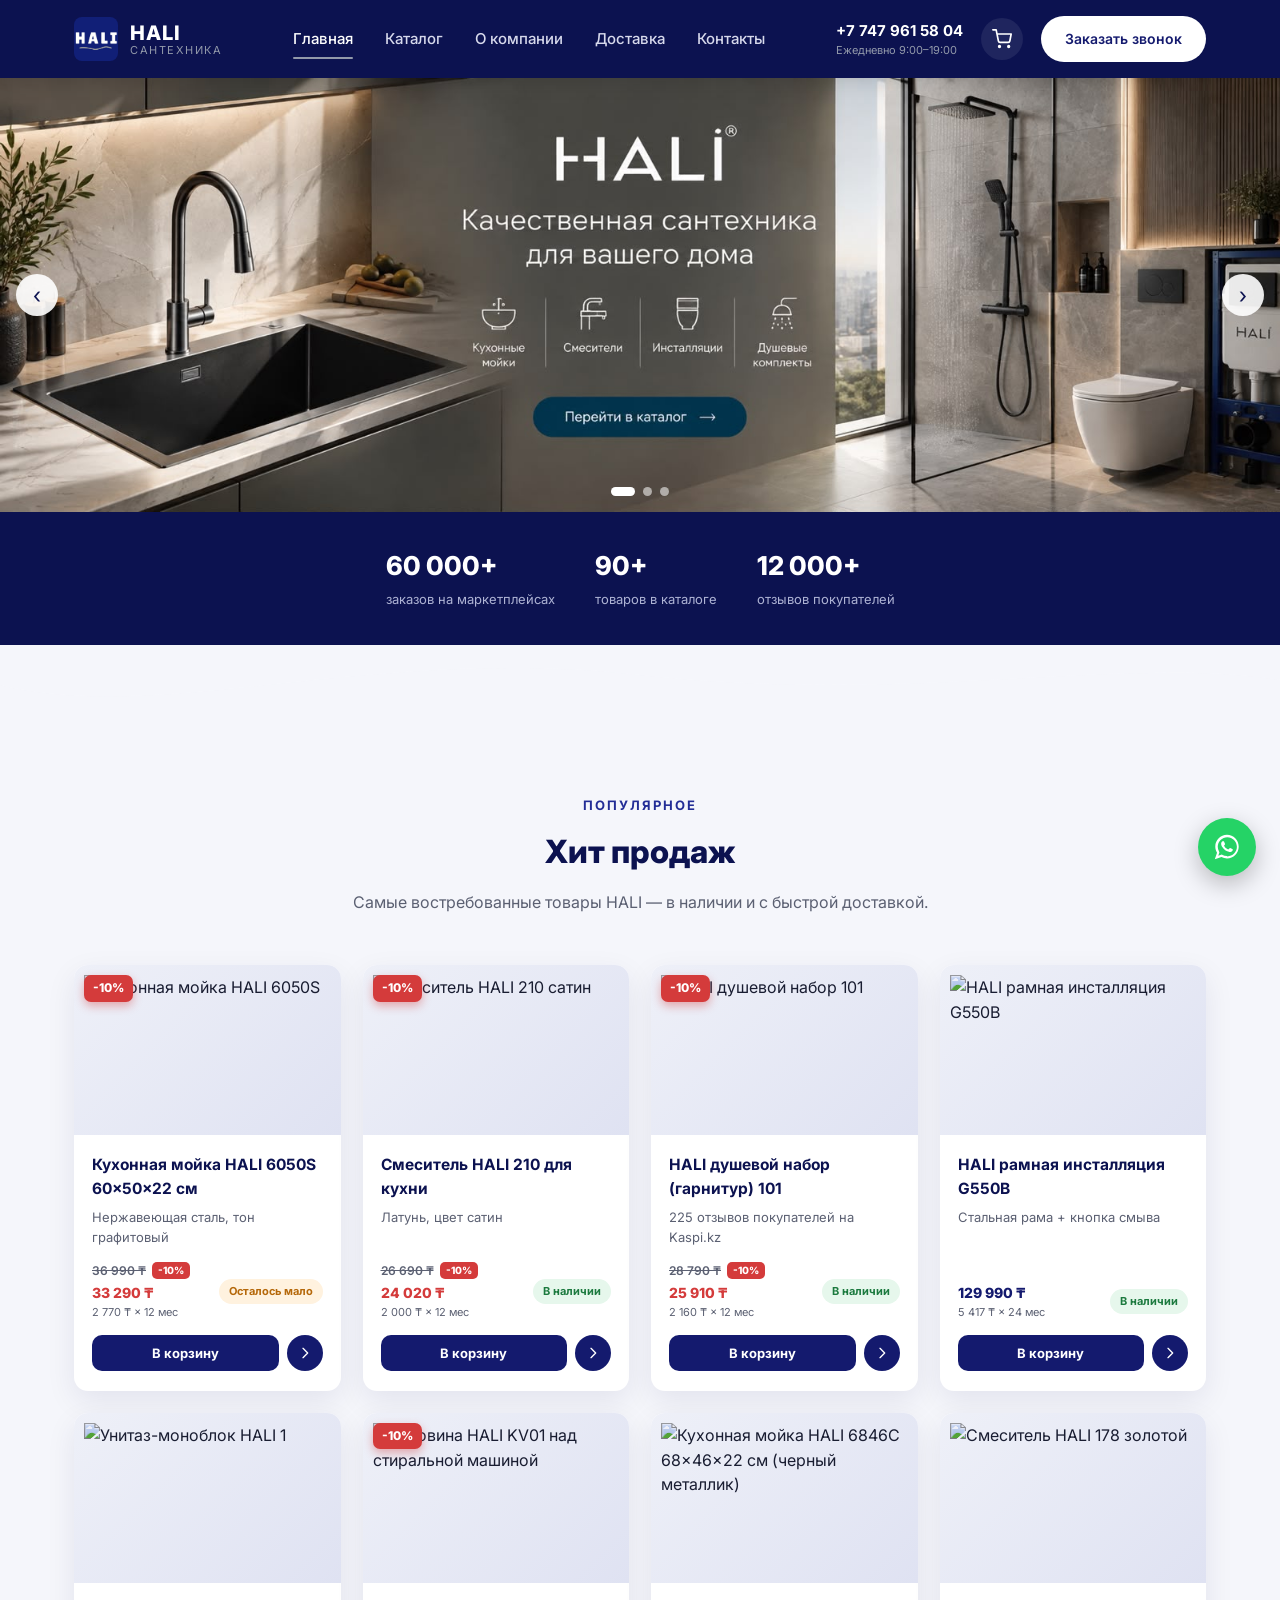
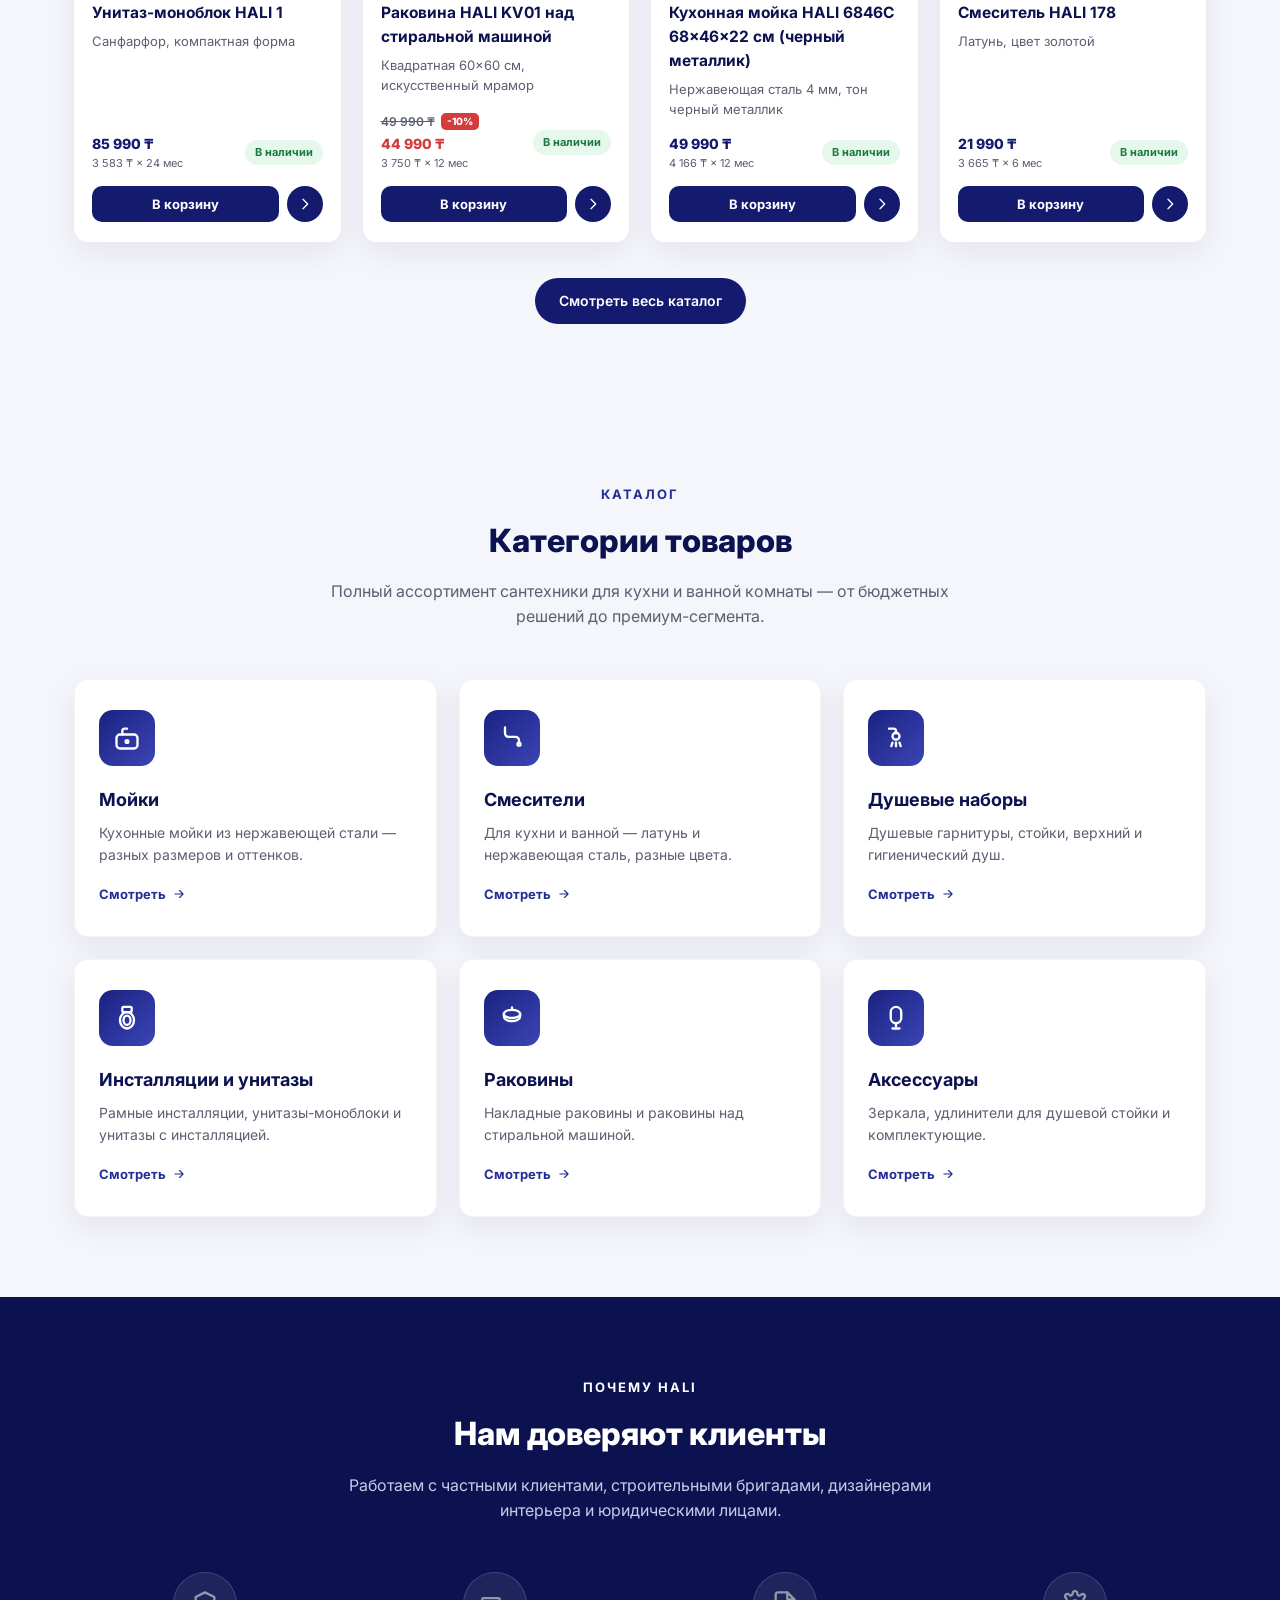
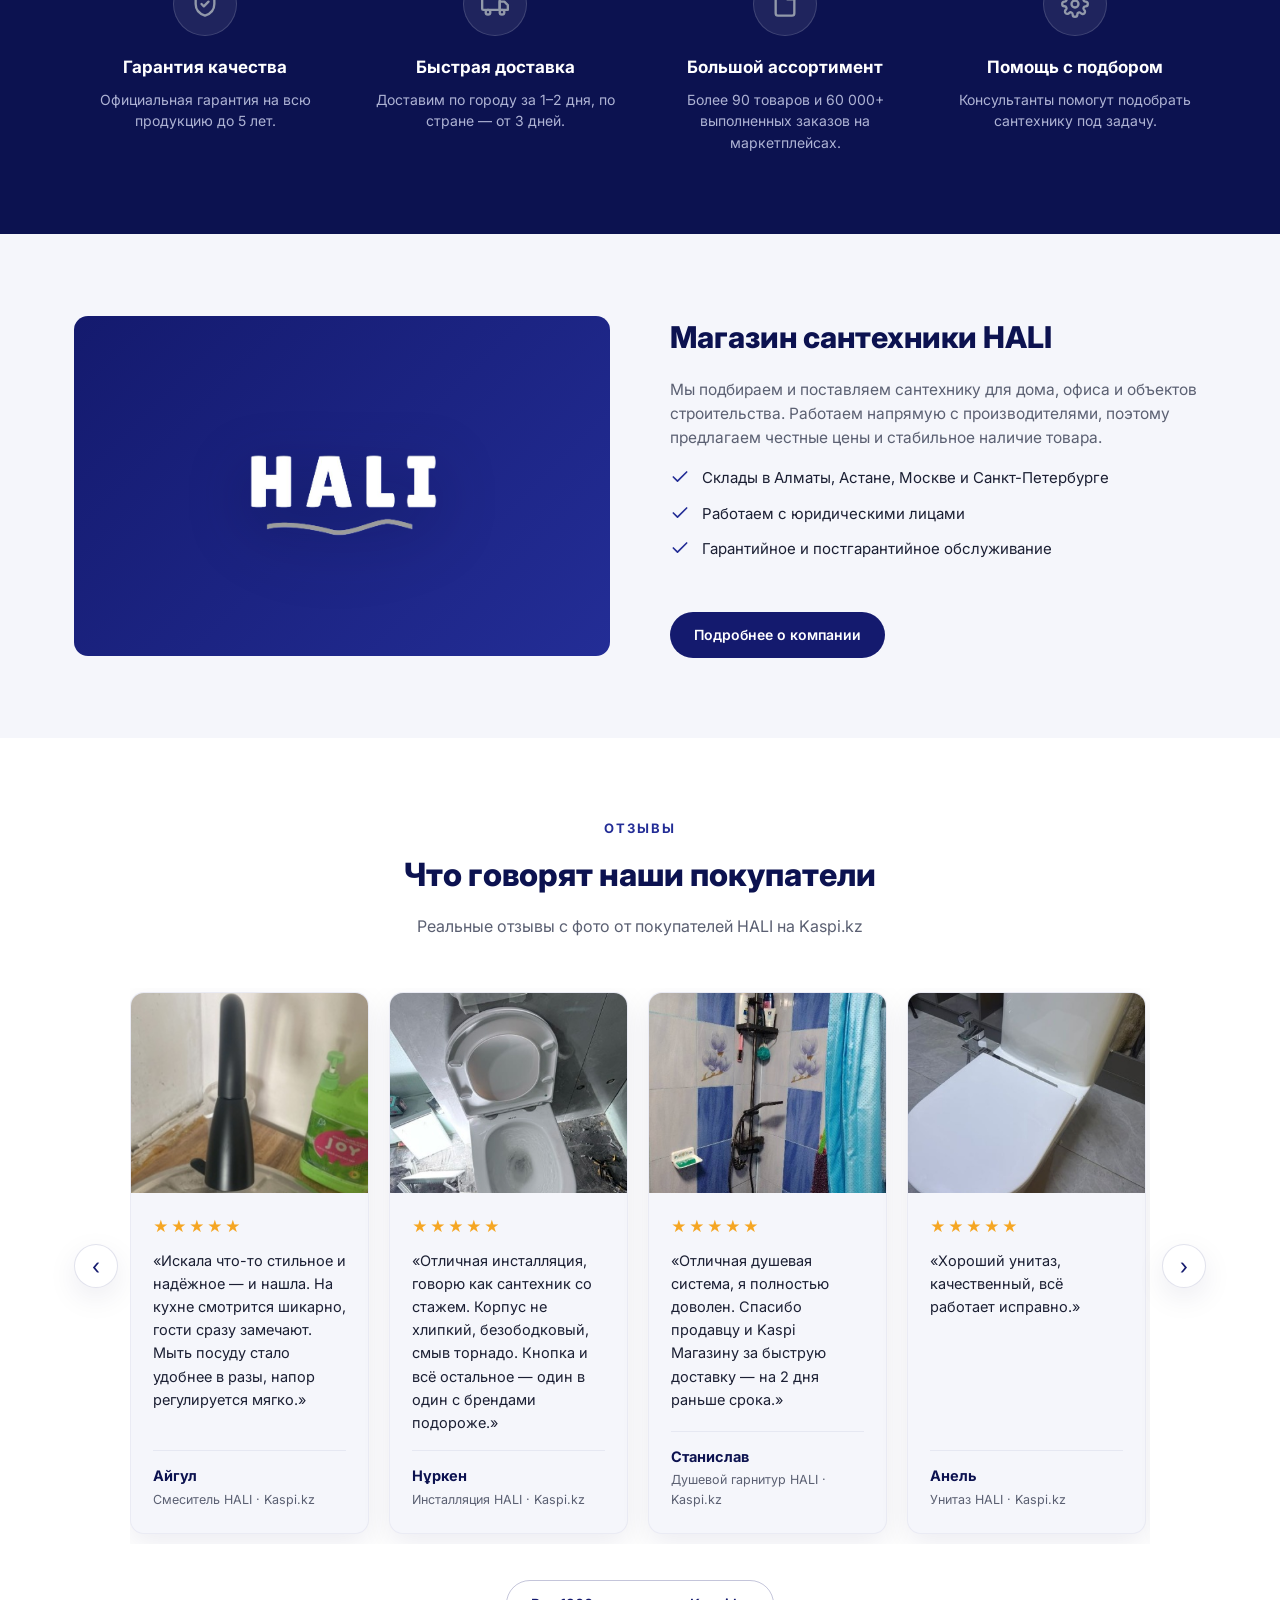
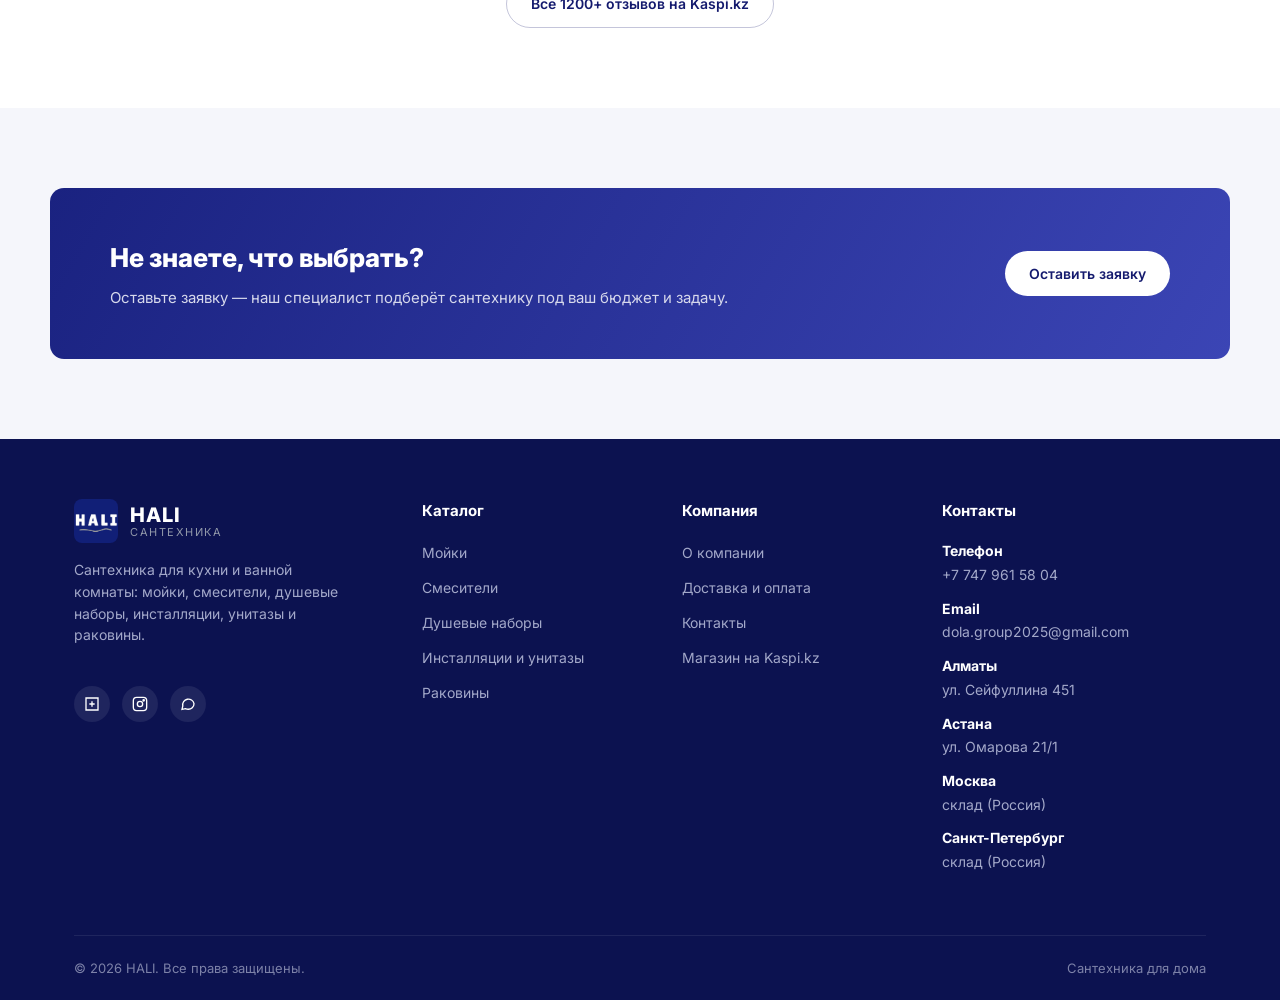
==== commit cdcb2740: "Update index.html" ====
--- a/index.html
+++ b/index.html
@@ -106,7 +106,7 @@
   <div class="container">
     <div class="section-head">
       <span class="section-eyebrow">Популярное</span>
-      <h2>Хиты каталога</h2>
+      <h2>Хит продаж</h2>
       <p>Самые востребованные товары HALI — в наличии и с быстрой доставкой.</p>
     </div>
     <div class="product-grid">
